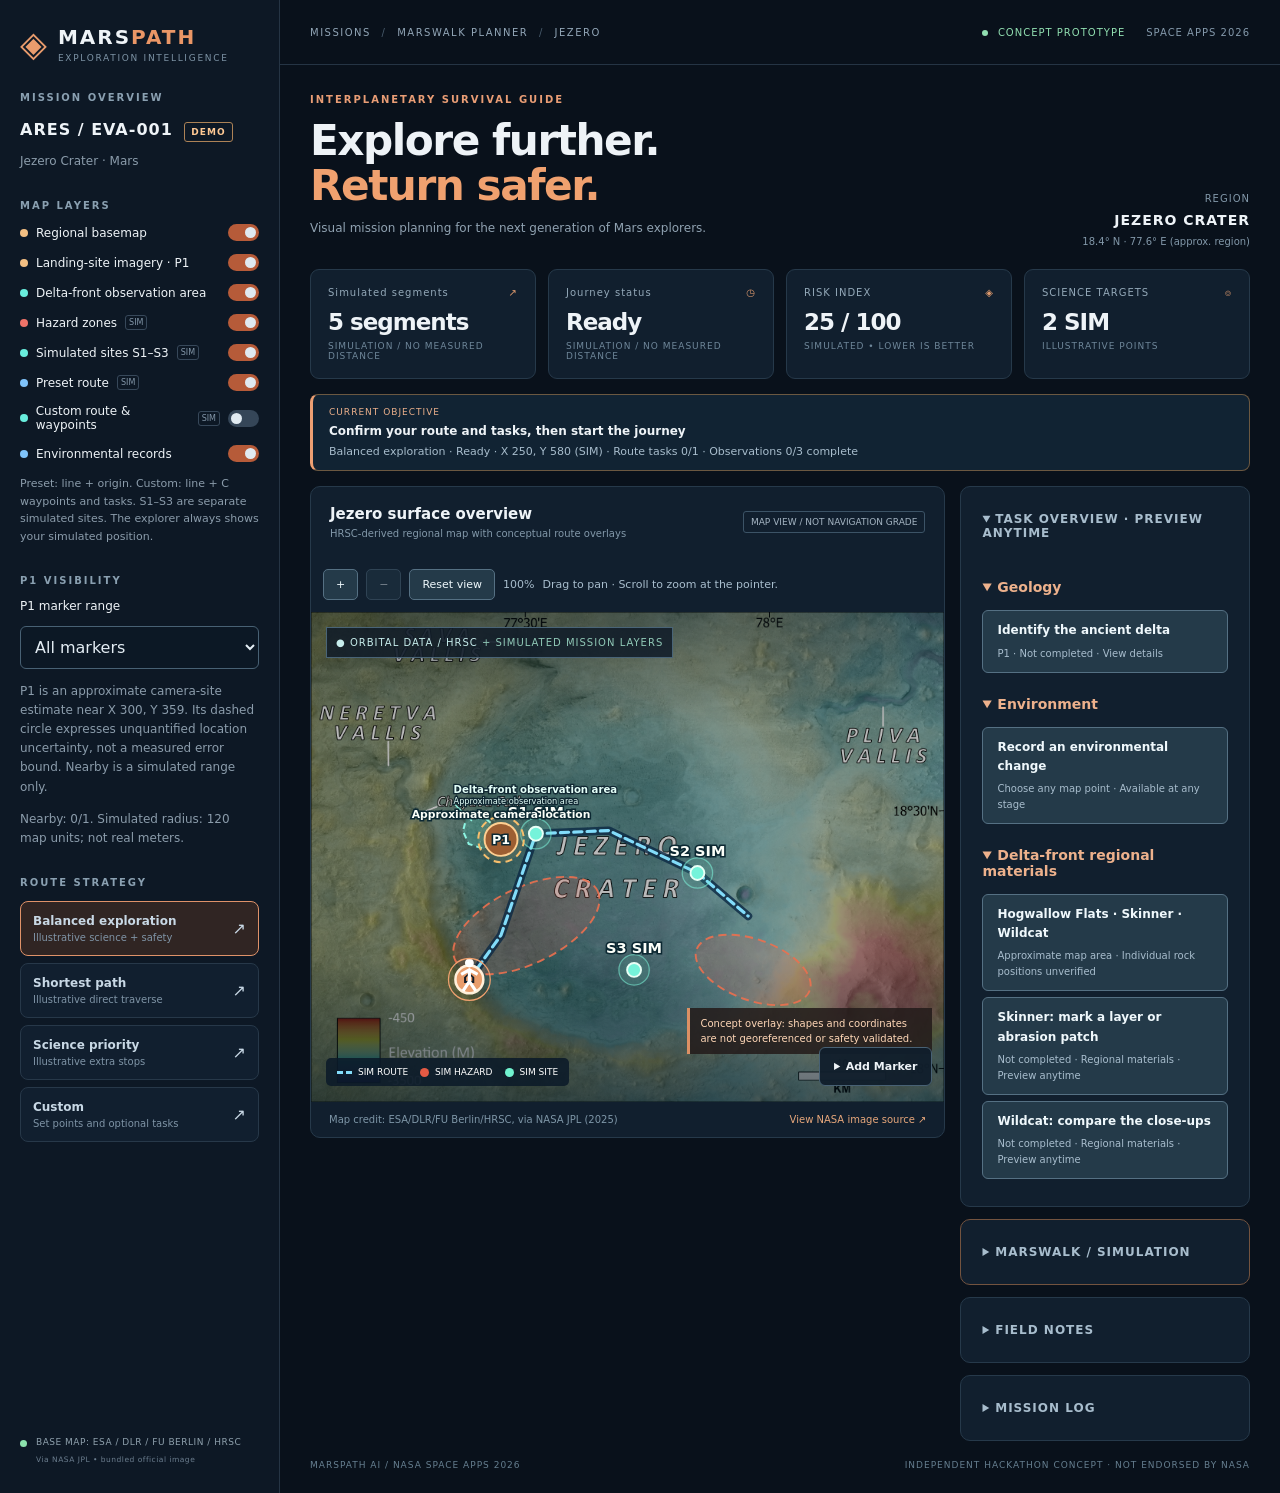
==== mission.html @ 4d2aa851 "Add Playwright tests for catalog assets, layers, and observation data - Implement tests for catalog " ====
<!DOCTYPE html>
<html lang="en">
  <head>
    <meta charset="UTF-8" />
    <meta name="viewport" content="width=device-width, initial-scale=1.0" />
    <meta name="theme-color" content="#0a111c" />
    <title>MarsPath AI | Marswalk Mission</title>
    <link rel="stylesheet" href="styles.css" />
    <link rel="stylesheet" href="mission.css" />
  </head>
  <body>
    <div class="app">
      <aside class="sidebar">
        <div class="brand">
          <span class="brand-icon">◈</span>
          <div>
            <strong>MARS<span>PATH</span></strong
            ><small>EXPLORATION INTELLIGENCE</small>
          </div>
        </div>
        <div class="side-section">
          <span class="eyebrow">MISSION OVERVIEW</span>
          <div class="mission-id">ARES / EVA-001 <span class="tag">DEMO</span></div>
          <p class="muted">Jezero Crater · Mars</p>
        </div>
        <div class="side-section">
          <span class="eyebrow">MAP LAYERS</span>
          <label class="toggle"
            ><span><b class="dot sand"></b> Regional basemap</span
            ><input type="checkbox" id="terrain" checked /><i></i
          ></label>
          <label class="toggle"
            ><span><b class="dot sand"></b> Landing-site imagery · P1</span
            ><input id="imagery" type="checkbox" checked /><i></i
          ></label>
          <label class="toggle"
            ><span><b class="dot teal"></b> Delta-front observation area</span
            ><input id="deltaFront" type="checkbox" checked /><i></i
          ></label>
          <label class="toggle"
            ><span><b class="dot red"></b> Hazard zones <em>SIM</em></span
            ><input type="checkbox" id="hazards" checked /><i></i
          ></label>
          <label class="toggle"
            ><span><b class="dot teal"></b> Simulated sites S1–S3 <em>SIM</em></span
            ><input type="checkbox" id="science" checked /><i></i
          ></label>
          <label class="toggle"
            ><span><b class="dot blue"></b> Preset route <em>SIM</em></span
            ><input type="checkbox" id="route" checked /><i></i
          ></label>
          <label class="toggle">
            <span
              ><b class="dot teal"></b> Custom route &amp; waypoints <em>SIM</em></span
            >
            <input type="checkbox" id="customMap" /><i></i>
          </label>
          <label class="toggle">
            <span><b class="dot blue"></b> Environmental records</span>
            <input type="checkbox" id="notes" checked /><i></i>
          </label>
          <p class="muted layer-help">
            Preset: line + origin. Custom: line + C waypoints and tasks. S1–S3 are
            separate simulated sites. The explorer always shows your simulated position.
          </p>
        </div>
        <div class="side-section">
          <span class="eyebrow">P1 VISIBILITY</span
          ><label for="markerMode">P1 marker range</label
          ><select id="markerMode">
            <option value="all">All markers</option>
            <option value="near">Nearby markers · Simulated range</option>
          </select>
          <p class="muted">
            P1 is an approximate camera-site estimate near X 300, Y 359. Its dashed circle
            expresses unquantified location uncertainty, not a measured error bound.
            Nearby is a simulated range only.
          </p>
          <p id="nearbySummary" class="muted" role="status"></p>
        </div>
        <div class="side-section">
          <span class="eyebrow">ROUTE STRATEGY</span>
          <div class="route-selector">
            <button class="route-choice active" data-route="balanced">
              <span
                ><strong>Balanced exploration</strong
                ><small>Illustrative science + safety</small></span
              ><span>↗</span>
            </button>
            <button class="route-choice" data-route="shortest">
              <span
                ><strong>Shortest path</strong
                ><small>Illustrative direct traverse</small></span
              ><span>↗</span>
            </button>
            <button class="route-choice" data-route="science">
              <span
                ><strong>Science priority</strong
                ><small>Illustrative extra stops</small></span
              ><span>↗</span>
            </button>
            <button class="route-choice" data-route="custom">
              <span
                ><strong>Custom</strong><small>Set points and optional tasks</small></span
              ><span>↗</span>
            </button>
          </div>
        </div>
        <div class="sidebar-bottom">
          <div class="source-dot"></div>
          <span
            >BASE MAP: ESA / DLR / FU BERLIN / HRSC<br /><small
              >Via NASA JPL • bundled official image</small
            ></span
          >
        </div>
      </aside>
      <main class="main">
        <header class="topbar">
          <div class="breadcrumb">
            MISSIONS <span>/</span> MARSWALK PLANNER <span>/</span> JEZERO
          </div>
          <div class="topright">
            <span class="status"><span></span> CONCEPT PROTOTYPE</span
            ><span class="date">SPACE APPS 2026</span>
          </div>
        </header>
        <section class="main-content">
          <div class="hero-heading">
            <div>
              <div class="eyebrow accent">INTERPLANETARY SURVIVAL GUIDE</div>
              <h1>Explore further.<br /><em>Return safer.</em></h1>
              <p>Visual mission planning for the next generation of Mars explorers.</p>
            </div>
            <div class="coordinates">
              REGION <strong>JEZERO CRATER</strong
              ><small>18.4° N · 77.6° E (approx. region)</small>
            </div>
          </div>
          <div class="metric-grid">
            <div class="metric">
              <div class="metric-label">Simulated segments <span>↗</span></div>
              <div class="metric-value" id="distance">5 <small>segments</small></div>
              <div class="metric-foot">SIMULATION / NO MEASURED DISTANCE</div>
            </div>
            <div class="metric">
              <div class="metric-label">Journey status <span>◷</span></div>
              <div class="metric-value" id="duration">Ready</div>
              <div class="metric-foot">SIMULATION / NO MEASURED DISTANCE</div>
            </div>
            <div class="metric">
              <div class="metric-label">RISK INDEX <span>◈</span></div>
              <div class="metric-value" id="risk">25 <small>/ 100</small></div>
              <div class="metric-foot">SIMULATED • LOWER IS BETTER</div>
            </div>
            <div class="metric">
              <div class="metric-label">SCIENCE TARGETS <span>⌾</span></div>
              <div class="metric-value" id="stops">2 <small>stops</small></div>
              <div class="metric-foot">ILLUSTRATIVE POINTS</div>
            </div>
          </div>
          <div class="mission-status" aria-label="Current journey objective">
            <div>
              <small>CURRENT OBJECTIVE</small
              ><strong id="activeObjective" role="status"></strong
              ><span id="activePosition"></span>
            </div>
            <div class="actions">
              <button id="quickPause" hidden>Pause</button
              ><button id="quickReturn" hidden>Return now</button>
            </div>
          </div>
          <div class="content-grid">
            <section class="map-card">
              <div class="card-header">
                <div>
                  <div class="card-title">Jezero surface overview</div>
                  <div class="subtle">
                    HRSC-derived regional map with conceptual route overlays
                  </div>
                </div>
                <span class="small-tag">MAP VIEW / NOT NAVIGATION GRADE</span>
              </div>
              <div class="map-toolbar">
                <button id="zoomIn" aria-label="Zoom in">+</button>
                <button id="zoomOut" aria-label="Zoom out">−</button>
                <button id="resetZoom">Reset view</button>
                <span id="zoomLevel" role="status">100%</span>
                <span>Drag to pan · Scroll to zoom at the pointer.</span>
              </div>
              <div class="map-wrap" id="mapWrap">
                <details class="note-map-toolbar" id="markerTools">
                  <summary>Add Marker</summary>
                  <div class="marker-tools-body">
                    <button id="pickNotePosition" aria-pressed="false">
                      Add note marker
                    </button>
                    <button id="cancelNotePosition" disabled>Cancel adding</button>
                    <span id="mapNoteMode" role="status">Browse map</span>
                  </div>
                </details>
                <div id="mapScene" class="map-scene">
                  <img
                    class="map-image"
                    src="assets/jezero-regional.jpg"
                    alt="Official HRSC regional map of Jezero crater, ESA/DLR/FU Berlin via NASA JPL. Mission overlays are schematic and unregistered."
                  />
                  <div class="map-shade"></div>
                  <svg
                    id="mapSvg"
                    viewBox="0 0 1000 773"
                    preserveAspectRatio="none"
                    role="img"
                    aria-label="Jezero Crater map with illustrative paths and science markers"
                  >
                    <g id="regionalObservationLayer">
                      <g
                        id="deltaFrontRegion"
                        role="button"
                        tabindex="0"
                        aria-label="Delta-front observation area: approximate region, open Skinner and Wildcat materials"
                        aria-pressed="false"
                      >
                        <title>
                          Delta-front observation area — approximate visual envelope, not
                          a surveyed boundary
                        </title>
                        <polygon
                          id="deltaFrontArea"
                          points="245,326 276,326 290,339 287,361 273,374 249,366 240,346"
                        />
                        <path class="region-leader" d="M225 302 L254 330" />
                        <g id="deltaFrontLabel" transform="translate(225 286)">
                          <text>Delta-front observation area</text>
                          <text y="17" class="region-precision-label">
                            Approximate observation area
                          </text>
                        </g>
                      </g>
                    </g>
                    <g id="hazardLayer">
                      <ellipse
                        cx="340"
                        cy="495"
                        rx="125"
                        ry="60"
                        class="hazard"
                        transform="rotate(-26 340 495)"
                      />
                      <ellipse
                        cx="698"
                        cy="565"
                        rx="95"
                        ry="48"
                        class="hazard"
                        transform="rotate(20 698 565)"
                      />
                    </g>
                    <g id="routeLayer">
                      <polyline id="routeGlow" class="route-glow" points="" />
                      <polyline id="routeLine" class="route-line" points="" />
                      <g
                        id="presetHomeMarker"
                        class="home-marker"
                        transform="translate(250 580)"
                      >
                        <circle r="22" />
                        <text y="5">⌂</text>
                      </g>
                    </g>
                    <g id="customMapLayer">
                      <polyline id="customRouteGlow" class="route-glow" points="" />
                      <polyline id="customRouteLine" class="route-line" points="" />
                      <g id="customWaypointLayer"></g>
                      <g
                        id="customHomeMarker"
                        class="home-marker"
                        transform="translate(250 580)"
                      >
                        <circle r="22" />
                        <text y="5">⌂</text>
                      </g>
                    </g>
                    <g id="scienceLayer">
                      <g
                        class="marker"
                        data-name="Sedimentary outcrop"
                        data-description="Illustrative science location; not a validated sample site."
                        transform="translate(355 350)"
                      >
                        <circle r="24" class="marker-halo" />
                        <circle r="11" class="marker-core" />
                        <text y="-27">S1</text>
                      </g>
                      <g
                        class="marker"
                        data-name="Crater floor study"
                        data-description="Illustrative science location; not a validated sample site."
                        transform="translate(610 412)"
                      >
                        <circle r="24" class="marker-halo" />
                        <circle r="11" class="marker-core" />
                        <text y="-27">S2</text>
                      </g>
                      <g
                        class="marker"
                        data-name="Rock layer observation"
                        data-description="Additional simulated science stop on Science Priority route."
                        transform="translate(510 565)"
                      >
                        <circle r="24" class="marker-halo" />
                        <circle r="11" class="marker-core" />
                        <text y="-27">S3</text>
                      </g>
                    </g>
                    <g id="imageryLayer">
                      <circle
                        id="p1Uncertainty"
                        cx="300"
                        cy="359"
                        r="36"
                        fill="#f7be6c"
                        fill-opacity=".1"
                        stroke="#f7be6c"
                        stroke-width="2"
                        stroke-dasharray="7 5"
                        pointer-events="none"
                      />
                      <g
                        id="photoMarker"
                        role="button"
                        tabindex="0"
                        aria-label="P1 Perseverance landing-site imagery"
                        class="marker"
                        transform="translate(300 359)"
                      >
                        <circle r="26" fill="#9d5e32" stroke="#ffcf91" stroke-width="3" />
                        <text y="7" style="font-size: 20px">P1</text>
                        <text y="-34" style="font-size: 17px">
                          Approximate camera location
                        </text>
                      </g>
                    </g>
                    <g
                      id="walker"
                      transform="translate(250 580)"
                      aria-label="Simulated explorer"
                      pointer-events="none"
                    >
                      <circle cy="-26" r="7" fill="#fff" />
                      <path
                        d="M0 -17 L0 3 M-13 -8 L0 -15 L13 -8 M0 3 L-10 18 M0 3 L10 18"
                        fill="none"
                        stroke="#fff"
                        stroke-width="5"
                      />
                      <circle r="33" fill="none" stroke="#f0a16f" stroke-width="2" />
                    </g>
                  </svg>
                </div>
                <div class="map-toplabel">
                  ● ORBITAL DATA / HRSC <span>+ SIMULATED MISSION LAYERS</span>
                </div>
                <div class="map-legend">
                  <div id="routeLegend"><b class="legend-line"></b> SIM ROUTE</div>
                  <div id="hazardLegend"><b class="legend-red"></b> SIM HAZARD</div>
                  <div id="scienceLegend"><b class="legend-teal"></b> SIM SITE</div>
                </div>
                <div class="map-alert" id="mapAlert">
                  Concept overlay: shapes and coordinates are not georeferenced or safety
                  validated.
                </div>
                <div class="map-tooltip" id="mapTooltip" hidden></div>
              </div>
              <div class="map-footer">
                <span>Map credit: ESA/DLR/FU Berlin/HRSC, via NASA JPL (2025)</span
                ><a
                  href="https://www.jpl.nasa.gov/images/map-of-mars-jezero-crater/"
                  target="_blank"
                  rel="noreferrer"
                  >View NASA image source ↗</a
                >
              </div>
            </section>
            <aside class="right-stack" id="taskSidebar">
              <details
                class="panel task-overview sidebar-section"
                name="mission-sidebar"
                open
              >
                <summary>TASK OVERVIEW · PREVIEW ANYTIME</summary>
                <div class="panel-body">
                  <details open>
                    <summary>Geology</summary>
                    <button class="task-card" id="previewDelta">
                      <strong>Identify the ancient delta</strong
                      ><small id="deltaTaskStatus"
                        >P1 · Not completed · View details</small
                      >
                    </button>
                  </details>
                  <details open>
                    <summary>Environment</summary>
                    <button class="task-card" id="previewEnvironment">
                      <strong>Record an environmental change</strong
                      ><small id="extraTaskStatus"
                        >Choose any map point · View details</small
                      >
                    </button>
                  </details>
                  <details open>
                    <summary>Delta-front regional materials</summary>
                    <button class="task-card" id="openRegion">
                      <strong>Hogwallow Flats · Skinner · Wildcat</strong
                      ><small
                        >Approximate map area · Individual rock positions
                        unverified</small
                      >
                    </button>
                    <button class="task-card" data-observation-node="N2">
                      <strong>Skinner: mark a layer or abrasion patch</strong
                      ><small id="skinnerTaskStatus"
                        >Not completed · Preview anytime</small
                      >
                    </button>
                    <button class="task-card" data-observation-node="N3">
                      <strong>Wildcat: compare the close-ups</strong
                      ><small id="wildcatTaskStatus"
                        >Not completed · Preview anytime</small
                      >
                    </button>
                  </details>
                  <details id="customTaskGroup" open hidden>
                    <summary>Custom route tasks</summary>
                    <div id="customTaskCards"></div>
                  </details>
                </div>
              </details>
              <details class="panel mission-panel sidebar-section" name="mission-sidebar">
                <summary>MARSWALK / SIMULATION</summary>
                <div class="panel-body">
                  <h2 id="routeName"></h2>
                  <label for="missionRoute">Select route</label
                  ><select id="missionRoute">
                    <option value="balanced">Balanced exploration</option>
                    <option value="shortest">Shortest path</option>
                    <option value="science">Science priority</option>
                    <option value="custom">Custom Route</option>
                  </select>
                  <details
                    id="customRouteEditor"
                    hidden
                    open
                    aria-labelledby="customRouteHeading"
                  >
                    <summary id="customRouteHeading">Custom Route editor</summary>
                    <p class="muted">
                      Map coordinates: X, Y in schematic map units (not meters or
                      latitude/longitude). X: 0–1000, left to right. Y: 0–773, top to
                      bottom. Example: 250, 580. First point = start; last point =
                      destination; intermediate points = waypoints.
                    </p>
                    <div class="actions">
                      <button id="drawCustomRoute">Add points on map</button>
                      <button id="stopCustomDrawing" hidden>Stop placing points</button>
                    </div>
                    <p class="muted">
                      Click the map in travel order. Dragging still pans. Or enter
                      coordinates below.
                    </p>
                    <form id="waypointForm">
                      <label for="waypointName">Point name</label>
                      <input
                        id="waypointName"
                        maxlength="120"
                        placeholder="For example: Delta overlook"
                      />
                      <label for="waypointX">X (map units)</label>
                      <input
                        id="waypointX"
                        type="number"
                        min="0"
                        max="1000"
                        step="any"
                        required
                      />
                      <label for="waypointY">Y (map units)</label>
                      <input
                        id="waypointY"
                        type="number"
                        min="0"
                        max="773"
                        step="any"
                        required
                      />
                      <label class="check"
                        ><input id="waypointHasTask" type="checkbox" />Set a task at this
                        point</label
                      >
                      <label for="waypointTitle"
                        >Task title (required when task is enabled)</label
                      >
                      <input id="waypointTitle" maxlength="120" />
                      <label for="waypointDescription">Task description</label>
                      <textarea id="waypointDescription" maxlength="2000"></textarea>
                      <div class="actions">
                        <button id="saveWaypoint" type="submit">
                          Add coordinate point
                        </button>
                        <button id="cancelWaypointEdit" type="button" hidden>
                          Cancel editing
                        </button>
                      </div>
                    </form>
                    <ol id="customWaypointList"></ol>
                    <button id="confirmCustomRoute" class="primary">
                      Confirm custom route
                    </button>
                    <p id="customRouteStatus" class="muted" role="status">
                      Add at least two points.
                    </p>
                  </details>
                  <label for="mainTask">Primary task</label
                  ><select id="mainTask">
                    <option value="delta">Identify the ancient delta</option>
                  </select>
                  <label class="check"
                    ><input type="checkbox" id="extraTask" />Optional task: record an
                    environmental change</label
                  >
                  <div class="objective">
                    <small>Current objective</small
                    ><strong id="objective" role="status"></strong
                    ><span id="position"></span>
                  </div>
                  <div class="actions">
                    <button id="start" class="primary">Start journey</button
                    ><button id="pause" hidden>Pause</button
                    ><button id="return" hidden>Return now</button>
                    <button id="newJourney" class="primary" hidden>
                      Plan a new journey
                    </button>
                  </div>
                  <label class="check"
                    ><input type="checkbox" id="complete" disabled />I have completed the
                    delta observation</label
                  >
                  <p id="taskHelp" class="muted">
                    At P1, mark the feature and save your notes, then check the box to
                    complete the task.
                  </p>
                  <p id="persistStatus" class="muted" role="status">
                    Automatically saved in this browser
                  </p>
                </div>
              </details>
              <details class="panel sidebar-section" name="mission-sidebar">
                <summary>FIELD NOTES</summary>
                <div class="panel-body">
                  <p id="notePosition" class="muted" role="status">
                    Select any map point, then write and save a field note.
                  </p>
                  <label for="environment">What do you observe at this point?</label>
                  <textarea
                    id="environment"
                    maxlength="1000"
                    placeholder="For example: the simulated terrain changes from scattered rocks to a flatter surface."
                  ></textarea
                  ><button id="saveEnvironment">Save field note</button>
                  <p id="noteStatus" role="status" class="muted"></p>
                </div>
              </details>
              <details class="panel sidebar-section" name="mission-sidebar">
                <summary>MISSION LOG</summary>
                <div class="panel-body">
                  <label for="logFilter">View records</label
                  ><select id="logFilter">
                    <option value="all">All records</option>
                    <option value="outbound">Outbound records</option>
                    <option value="returning">Return records</option>
                  </select>
                  <ol id="records"></ol>
                  <button id="exportLog">Export TXT</button>
                  <p id="exportStatus" class="muted" role="status"></p>
                </div>
              </details>
            </aside>
          </div>
          <footer>
            MARSPATH AI / NASA SPACE APPS 2026
            <span>INDEPENDENT HACKATHON CONCEPT · NOT ENDORSED BY NASA</span>
          </footer>
        </section>
      </main>
    </div>
    <dialog id="photoDialog" aria-labelledby="photoTitle">
      <div class="observation-header">
        <div class="dialog-head">
          <div>
            <div class="eyebrow" id="observationNodeId"></div>
            <h2 id="photoTitle"></h2>
          </div>
          <button id="closePhoto">Close</button>
        </div>
        <nav class="observation-tabs" aria-label="Observation nodes">
          <button data-observation-node="P1">P1 | Landing site</button
          ><button data-observation-node="N2">Skinner</button
          ><button data-observation-node="N3">Wildcat</button>
        </nav>
      </div>
      <p id="observationTaskPrompt"></p>
      <label class="check layer-dialog-control"
        ><input
          id="photoLayerControl"
          type="checkbox"
          data-layer-control="imagery"
          checked
        /><span id="photoLayerControlLabel">Landing-site imagery · P1</span> (turn off to
        hide this layer and close its card)</label
      >
      <label for="observationImage">Image / instrument</label
      ><select id="observationImage"></select>
      <section
        id="beginnerHelp"
        class="beginner-help"
        hidden
        aria-label="Observation tips"
      >
        <p id="beginnerHint"></p>
        <label class="check"
          ><input
            id="showReferences"
            type="checkbox"
            aria-controls="photoReferences comparisonReferences"
          />Show reference annotations</label
        >
        <small
          >Reference: cyan dashed boxes · Your mark: yellow +. Examples only; use your own
          words.</small
        >
      </section>
      <dl class="photo-metadata" id="photoMetadata"></dl>
      <div class="photo-layout">
        <section>
          <div
            id="photoCanvas"
            tabindex="0"
            role="button"
            aria-label="Mark a feature in the observation photo"
          >
            <img id="observationPhoto" src="assets/delta.jpg" alt="" />
            <div
              id="photoReferences"
              class="reference-overlay"
              hidden
              aria-hidden="true"
            ></div>
            <span id="annotation" hidden>+<small>My observation</small></span>
          </div>
          <p id="imageCaption"></p>
          <p class="credit" id="imageCredit"></p>
          <label for="observation">Observation notes / visible difference</label
          ><textarea
            id="observation"
            maxlength="1000"
            placeholder="Write one visible observation. Drafts are saved automatically for this node and image."
          ></textarea>
          <div class="actions">
            <button id="saveDraft">Save unfinished draft</button
            ><button id="saveObservation" class="primary">Save observation</button>
          </div>
          <label class="check"
            ><input id="confirmObservation" type="checkbox" />I confirm this node's task
            is complete</label
          >
          <p id="observationStatus" role="status"></p>
          <p class="muted" id="observationTimes"></p>
        </section>
        <aside>
          <section id="landingContext">
            <h3>Official landing-site inset | PIA24483</h3>
            <a href="assets/landing-site.jpg" target="_blank" rel="noreferrer"
              ><img
                class="orbital"
                src="assets/landing-site.jpg"
                alt="NASA HiRISE map with an official yellow star identifying Octavia E. Butler Landing"
            /></a>
            <p>
              The camera was at the landing site. The observed delta remnant is about 2.3
              km west of it; camera and target are different places. The yellow star is
              the official landing-site annotation.
            </p>
            <p class="credit">
              NASA/JPL-Caltech/University of Arizona |
              <a
                href="https://www.jpl.nasa.gov/images/pia24483-welcome-to-octavia-e-butler-landing/"
                target="_blank"
                rel="noreferrer"
                >Official source</a
              >
              | Published March 5, 2021; acquisition date not established.
            </p>
            <p class="muted">
              The regional estimate (300,359) comes from approximate reading of the map
              graticule using the review's landing-site reference. The dashed circle is an
              uncertainty symbol with no verified metric accuracy. Exact camera pose and
              map registration remain unverified. The 2.3 km is the caption's
              camera-to-target distance, not a walking distance.
            </p>
          </section>
          <section id="comparisonContext" hidden>
            <h3>Compare: Skinner Ridge</h3>
            <div class="comparison-canvas">
              <img
                id="comparisonPhoto"
                src="assets/skinner-closeup.png"
                alt="Skinner Ridge WATSON close-up, Thornton Gap, with original 5 mm scale"
              />
              <div
                id="comparisonReferences"
                class="reference-overlay"
                hidden
                aria-hidden="true"
              ></div>
            </div>
            <p>
              Use the Wildcat close-up in the main panel to compare visible texture with
              this Skinner image. The original scale bars are retained; image colors alone
              do not identify minerals or life.
            </p>
            <p class="credit">
              PIA24926-left | Captured June 29, 2022 (Sol 482) | SHERLOC/WATSON |
              NASA/JPL-Caltech/MSSS |
              <a
                href="https://science.nasa.gov/resource/two-abrasion-patches-from-perseverance-at-jezero-delta/"
                target="_blank"
                rel="noreferrer"
                >Paired close-up source</a
              >
            </p>
          </section>
          <section id="regionalNodeContext" hidden>
            <h3>Delta-front regional materials</h3>
            <p>
              Skinner and Wildcat are identified targets in the same local observation
              cluster. Their absolute camera and target coordinates have not been
              established here; these cards are not proximity-triggered.
            </p>
            <button id="regionFromPhoto">Open official regional context</button>
          </section>
        </aside>
      </div>
    </dialog>
    <dialog id="regionDialog" aria-labelledby="regionTitle">
      <label class="check layer-dialog-control"
        ><input type="checkbox" data-layer-control="deltaFront" checked />Delta-front
        observation area (turn off to close)</label
      >
      <div class="dialog-head">
        <div>
          <div class="eyebrow">REGIONAL MATERIALS | APPROXIMATE OBSERVATION AREA</div>
          <h2 id="regionTitle">Hogwallow Flats | Delta-front rock observations</h2>
        </div>
        <button id="closeRegion">Close</button>
      </div>
      <p>
        Hogwallow Flats is a named area in the delta-front context. Skinner Ridge and
        Wildcat Ridge are nearby rock targets in this local observation cluster. Their
        individual positions and the exact region boundary are not registered to our
        regional map. These materials stay available through this list, independently of
        All/Nearby filtering.
      </p>
      <p id="regionPrecision" class="region-precision-note">
        The map polygon is a broad visual envelope along the delta's eastern/southeastern
        margin, northwest of the approximate landing-site marker. It was cross-checked
        against the regional HRSC image and official HiRISE views, not fitted to surveyed
        control points. Its vertices express approximate coverage only, with no quantified
        accuracy. They do not locate either individual rock, define a traversable route,
        or participate in Nearby filtering.
      </p>
      <div class="region-grid">
        <figure>
          <a href="assets/delta-front-context.jpg" target="_blank" rel="noreferrer"
            ><img
              src="assets/delta-front-context.jpg"
              alt="Official MRO HiRISE context map labels Hogwallow Flats and other delta-front locations"
          /></a>
          <figcaption>
            Orbital context, PIA24923 | MRO/HiRISE | NASA/JPL-Caltech/University of
            Arizona/USGS. Published September 15, 2022; acquisition date unresolved. The
            red star is the rover in September 2022, not P1 or a June camera pose.
            <a
              href="https://www.jpl.nasa.gov/images/pia24923-perseverance-exploring-the-front-of-the-delta/"
              target="_blank"
              rel="noreferrer"
              >Source</a
            >
          </figcaption>
        </figure>
        <figure>
          <a href="assets/delta-targets-annotated.png" target="_blank" rel="noreferrer"
            ><img
              src="assets/delta-targets-annotated.png"
              alt="Official Mastcam-Z ground panorama with Skinner Ridge labeled upper right and Wildcat Ridge lower left"
          /></a>
          <figcaption>
            Ground panorama (not an orbital map), PIA24924 Figure A | August 4, 2022 / Sol
            518 | Mastcam-Z | Enhanced color | NASA/JPL-Caltech/ASU/MSSS. The official
            labels identify both targets; the caption places them about 20 m apart, not a
            measured walking route.
            <a
              href="https://www.jpl.nasa.gov/images/pia24924-2-perseverance-sampling-locations-in-jezeros-delta/"
              target="_blank"
              rel="noreferrer"
              >Source</a
            >
          </figcaption>
        </figure>
      </div>
      <div class="region-grid">
        <button class="task-card" data-observation-node="N2">
          <strong>Skinner Ridge</strong
          ><small
            >Workspace + WATSON close-up | Mark a layer or abrasion patch</small
          ></button
        ><button class="task-card" data-observation-node="N3">
          <strong>Wildcat Ridge</strong
          ><small
            >Workspace + paired WATSON close-ups | Record one visible difference</small
          >
        </button>
      </div>
    </dialog>
    <dialog id="fieldNoteDialog" aria-labelledby="fieldNoteTitle">
      <label class="check layer-dialog-control"
        ><input type="checkbox" data-layer-control="notes" checked />Environmental records
        (turn off to close)</label
      >
      <div class="dialog-head">
        <h2 id="fieldNoteTitle">Saved field note</h2>
        <button id="closeFieldNote">Close ×</button>
      </div>
      <p id="fieldNoteMeta" class="muted"></p>
      <p id="fieldNoteContent" style="white-space: pre-wrap; overflow-wrap: anywhere"></p>
      <label for="editFieldNote">Edit observation</label>
      <textarea id="editFieldNote" maxlength="1000"></textarea>
      <div class="actions">
        <button id="updateFieldNote">Save changes</button>
        <button id="moveFieldNote">Move marker</button>
        <button id="deleteFieldNote">Delete marker</button>
      </div>
      <p id="fieldNoteFeedback" role="status"></p>
    </dialog>
    <dialog id="environmentTaskDialog" aria-labelledby="environmentTaskTitle">
      <h2 id="environmentTaskTitle">Record an environmental change</h2>
      <p>
        Choose any point on the map, describe the terrain or a visible change, and save a
        field note. Open its N marker to review, edit, move or delete it. No journey is
        required.
      </p>
      <button id="closeEnvironmentTask">Close</button>
      <button id="startEnvironmentTask">Choose a map point</button>
    </dialog>
    <dialog id="customTaskDialog" aria-labelledby="customTaskTitle">
      <label class="check layer-dialog-control"
        ><input type="checkbox" data-layer-control="customMap" checked />Custom route
        &amp; waypoints (turn off to close)</label
      >
      <div class="dialog-head">
        <h2 id="customTaskTitle">Waypoint task</h2>
        <button id="closeCustomTask">Close</button>
      </div>
      <p id="customTaskLocation" class="muted"></p>
      <p
        id="customTaskDescription"
        style="white-space: pre-wrap; overflow-wrap: anywhere"
      ></p>
      <p id="customTaskStatus" role="status"></p>
      <form id="pointEditForm">
        <label for="pointName">Point name</label>
        <input id="pointName" maxlength="120" placeholder="For example: Delta overlook" />
        <p class="muted">
          Schematic map units: X 0–1000 (left to right), Y 0–773 (top to bottom). Not
          meters or geographic coordinates.
        </p>
        <div class="coordinate-fields">
          <div>
            <label for="pointX">X (map units)</label
            ><input id="pointX" type="number" min="0" max="1000" step="any" required />
          </div>
          <div>
            <label for="pointY">Y (map units)</label
            ><input id="pointY" type="number" min="0" max="773" step="any" required />
          </div>
        </div>
        <label class="check"
          ><input id="pointHasTask" type="checkbox" />Set a task at this point</label
        >
        <label for="pointTitle">Task title (required when task is enabled)</label>
        <input id="pointTitle" maxlength="120" />
        <label for="pointDescription">Task description</label>
        <textarea id="pointDescription" maxlength="2000"></textarea>
        <p id="pointEditStatus" role="status"></p>
        <div class="actions">
          <button type="submit" class="primary">Save point</button
          ><button id="cancelPointEdit" type="button">Cancel</button>
        </div>
      </form>
      <button id="completeCustomTask" class="primary">Complete waypoint task</button>
    </dialog>
    <script src="observation-data.js"></script>
    <script src="observation-viewer.js"></script>
    <script src="mission.js"></script>
  </body>
</html>
---- styles.css ----
:root{font-family:Inter,ui-sans-serif,system-ui,-apple-system,"Segoe UI",sans-serif;color:#eef3f7;background:#09111b;font-synthesis:none}*{box-sizing:border-box}body{margin:0}button{font:inherit}.app{min-height:100vh;display:flex}.sidebar{width:280px;flex-shrink:0;padding:25px 20px;background:#0d1825;border-right:1px solid #253444;display:flex;flex-direction:column;gap:29px}.brand{display:flex;align-items:center;gap:11px}.brand-icon{font-size:35px;line-height:1;color:#e99c6d}.brand strong{font-size:20px;letter-spacing:2px}.brand strong span{color:#ea9666}.brand small{display:block;margin-top:4px;font-size:9px;color:#7e94a6;letter-spacing:1.7px}.eyebrow{font-size:10px;letter-spacing:2px;font-weight:800;color:#8aa0b1}.accent{color:#e99d75}.side-section{display:flex;flex-direction:column;gap:13px}.mission-id{font-size:16px;font-weight:800;letter-spacing:1px;margin-top:4px}.tag{font-size:9px;border:1px solid #ac8256;padding:4px 6px;color:#ffc994;border-radius:3px;margin-left:5px}.muted{color:#8b9cab;font-size:12px;line-height:1.6;margin:0}.toggle{display:flex;align-items:center;justify-content:space-between;gap:8px;font-size:12px;cursor:pointer}.toggle span{display:flex;align-items:center;gap:8px}.toggle em{font-size:8px;font-style:normal;color:#8396a8;border:1px solid #37485a;border-radius:3px;padding:2px 3px}.toggle input{position:absolute;opacity:0}.toggle i{height:17px;width:31px;border-radius:14px;background:#354658;position:relative;transition:background .2s;flex-shrink:0}.toggle i:after{content:"";position:absolute;top:3px;left:3px;width:11px;height:11px;border-radius:50%;background:#e0eaf1;transition:transform .2s}.toggle input:checked+i{background:#b65b39}.toggle input:checked+i:after{transform:translateX(14px)}.dot{width:8px;height:8px;border-radius:50%}.sand{background:#f3bf83}.red{background:#ee7369}.teal{background:#68eddd}.blue{background:#7fc3fa}.route-selector{display:flex;flex-direction:column;gap:7px}.route-choice{border:1px solid #273849;background:#111f2f;border-radius:8px;padding:12px;color:#c8d8e5;display:flex;justify-content:space-between;align-items:center;text-align:left;cursor:pointer}.route-choice strong,.route-choice small{display:block}.route-choice strong{font-size:12px}.route-choice small{font-size:10px;color:#7f94a6;margin-top:4px}.route-choice.active{border-color:#df9269;background:#302523}.sidebar-bottom{margin-top:auto;display:flex;align-items:flex-start;gap:9px;font-size:9px;color:#8fa1ad;line-height:1.9;letter-spacing:.5px}.sidebar-bottom small{color:#6c7e8f}.source-dot{background:#8ce2ad;min-width:7px;height:7px;border-radius:50%;margin-top:6px}.main{flex:1;min-width:0}.topbar{height:65px;border-bottom:1px solid #253444;display:flex;align-items:center;justify-content:space-between;padding:0 30px;gap:12px}.breadcrumb{font-size:10px;letter-spacing:1.5px;color:#92a6b7}.breadcrumb span{color:#495c6d;margin:0 6px}.topright{display:flex;gap:21px;align-items:center;font-size:10px;letter-spacing:1px;color:#8499ab}.status{color:#91dfb1}.status span{display:inline-block;height:6px;width:6px;background:#91dfb1;border-radius:50%;margin-right:6px}.main-content{padding:29px 30px 18px;max-width:1700px;margin:auto}.hero-heading{display:flex;justify-content:space-between;align-items:flex-end;gap:20px;margin-bottom:22px}.hero-heading h1{font-size:clamp(31px,3.3vw,48px);line-height:1.07;letter-spacing:-1.5px;margin:13px 0}.hero-heading h1 em{font-style:normal;color:#f0a16f}.hero-heading p{font-size:12px;color:#90a2b1}.coordinates{text-align:right;font-size:10px;color:#8298a9;letter-spacing:1px}.coordinates strong,.coordinates small{display:block;margin-top:8px}.coordinates strong{font-size:14px;color:#eef3f7}.coordinates small{font-size:10px;letter-spacing:0}.metric-grid{display:grid;grid-template-columns:repeat(4,minmax(0,1fr));gap:12px;margin-bottom:15px}.metric{padding:17px;background:#111f2e;border:1px solid #26394a;border-radius:9px}.metric-label{color:#93a8b8;font-size:10px;letter-spacing:1px;display:flex;justify-content:space-between}.metric-label span{color:#df9a6d}.metric-value{font-size:27px;font-weight:750;margin:11px 0 6px;letter-spacing:-1px}.metric-value small{font-size:14px;color:#96a6b6;font-weight:400}.metric-foot{font-size:9px;color:#6f879a;letter-spacing:1px}.content-grid{display:grid;grid-template-columns:minmax(0,1.8fr) minmax(265px,.82fr);gap:15px;align-items:stretch}.map-card,.panel{background:#111f2e;border:1px solid #26394a;border-radius:10px;overflow:hidden}.card-header{display:flex;align-items:center;justify-content:space-between;padding:18px 19px;gap:10px}.card-title{font-size:15px;font-weight:700}.subtle{color:#8298a9;font-size:10px;margin-top:5px}.small-tag{font-size:9px;color:#a5b5c3;border:1px solid #3c5366;border-radius:3px;padding:5px 7px;white-space:nowrap}.map-wrap{width:100%;aspect-ratio:1000/773;position:relative;overflow:hidden;background:#4c675b}.map-image{position:absolute;inset:0;background-image:url('https://d2pn8kiwq2w21t.cloudfront.net/original_images/Katie_1_-_DLR_Jezero_hi_v2.jpg');background-size:100% 100%;background-position:center;filter:saturate(.76) brightness(.73)}.map-shade{position:absolute;inset:0;background:linear-gradient(180deg,rgba(0,16,27,.33),transparent 23%,transparent 70%,rgba(0,20,32,.50));pointer-events:none}#mapSvg{position:absolute;inset:0;width:100%;height:100%;overflow:visible}.hazard{fill:#e55a44;fill-opacity:.18;stroke:#ec704f;stroke-opacity:.9;stroke-width:3;stroke-dasharray:13 8}.route-glow{fill:none;stroke:#0a2844;stroke-width:13;opacity:.8;stroke-linejoin:round;stroke-linecap:round}.route-line{fill:none;stroke:#82dcfa;stroke-width:5;stroke-dasharray:13 8;stroke-linejoin:round;stroke-linecap:round}.marker{cursor:pointer}.marker-halo{fill:#71f3cf;fill-opacity:.13;stroke:#7ef5db;stroke-opacity:.55;stroke-width:2}.marker-core{fill:#75f3da;stroke:#e8fff6;stroke-width:3}.marker text{fill:#fcfff9;font-weight:800;font-size:23px;text-anchor:middle;paint-order:stroke;stroke:#0c2832;stroke-width:5}.home-marker circle{fill:#e89d6c;stroke:#fff0db;stroke-width:4}.home-marker text{font-size:28px;font-weight:bold;fill:#111c27;text-anchor:middle}.map-toplabel{position:absolute;top:15px;left:15px;font-size:10px;letter-spacing:1px;background:#101b28db;border:1px solid #496477;padding:9px;color:#c7edec}.map-toplabel span{color:#90c9b7}.map-legend{position:absolute;bottom:16px;left:15px;display:flex;gap:12px;flex-wrap:wrap;font-size:9px;color:white;background:#0b1a29de;padding:9px 11px;border-radius:5px}.map-legend div{display:flex;align-items:center;gap:6px}.legend-line{width:15px;border-top:3px dashed #82dcfa}.legend-red,.legend-teal{height:9px;width:9px;border-radius:50%;background:#e45a44}.legend-teal{background:#71f3cf}.map-alert{position:absolute;right:12px;bottom:13px;max-width:245px;background:#241c1bdf;border-left:3px solid #dc9064;color:#ffd7b7;padding:8px 10px;font-size:10px;line-height:1.5}.map-tooltip{position:absolute;top:55px;right:12px;background:#0d1b29f5;border:1px solid #78e9da;padding:11px;max-width:190px;font-size:11px;line-height:1.6;z-index:3}.map-tooltip strong{display:block;color:#83eed7}.map-footer{display:flex;align-items:center;justify-content:space-between;gap:8px;padding:12px 18px;font-size:10px;color:#7e96a7}.map-footer a{color:#e7a77b;text-decoration:none;white-space:nowrap}.right-stack{display:flex;flex-direction:column;gap:12px}.panel{padding:21px}.panel h2{font-size:19px;margin:11px 0;line-height:1.25}.panel .muted{margin-bottom:15px}.progress-title{display:flex;justify-content:space-between;margin:14px 0 8px;font-size:11px;color:#b0c1ce}.progress-title strong{color:#e3eef4}.progress{background:#263746;height:6px;border-radius:5px;overflow:hidden}.progress>div{height:100%;background:#5dd5c7;border-radius:5px;transition:width .25s}.progress.orange>div{background:#ec956b}.panel-notice{margin-top:17px;padding:11px;background:#352923;border:1px solid #5d4133;color:#f7c9a8;font-size:10px;line-height:1.5;border-radius:5px}.waypoint{display:flex;align-items:center;gap:10px;border-top:1px solid #2b3c4b;padding:13px 0}.waypoint:first-of-type{margin-top:12px}.wp-number{height:28px;width:28px;border:1px solid #3d5668;display:grid;place-items:center;border-radius:50%;font-size:10px;color:#e0ad8c}.waypoint strong{display:block;font-size:11px}.waypoint small{display:block;font-size:10px;color:#879eae;margin-top:3px}.panel.source{flex:1;background:linear-gradient(120deg,#1f302f,#13242d)}.source h2{color:#a9ecd2}.source p{font-size:11px;color:#a6b9c1;line-height:1.7}footer{padding:19px 0 5px;display:flex;justify-content:space-between;gap:8px;color:#667f90;font-size:9px;letter-spacing:1px}@media(max-width:1150px){.sidebar{width:235px}.main-content{padding:25px 20px}.content-grid{grid-template-columns:1fr}.right-stack{display:grid;grid-template-columns:repeat(3,1fr)}.map-alert{display:none}}@media(max-width:800px){.app{display:block}.sidebar{width:auto;padding:15px;gap:15px}.brand{margin-bottom:0}.side-section{gap:8px}.side-section:nth-of-type(2),.sidebar-bottom{display:none}.route-selector{flex-direction:row;overflow-x:auto}.route-choice{min-width:160px}.topbar{padding:0 15px}.date,.coordinates,.small-tag{display:none}.main-content{padding:20px 14px}.metric-grid{grid-template-columns:repeat(2,1fr)}.right-stack{grid-template-columns:1fr}.map-footer{flex-wrap:wrap}.map-legend{font-size:8px}.hero-heading h1{font-size:32px}}
---- mission.css ----
select,
textarea {
  width: 100%;
  font: inherit;
  color: #e4edf4;
  background: #0c1825;
  border: 1px solid #486174;
  border-radius: 6px;
  padding: 10px;
}
label {
  font-size: 12px;
}
button {
  cursor: pointer;
}
button:disabled {
  cursor: default;
  opacity: 0.45;
}
select:disabled {
  opacity: 0.65;
}
.panel label:not(.check) {
  display: block;
  margin: 13px 0 7px;
}
.check {
  display: flex;
  gap: 9px;
  align-items: center;
  line-height: 1.7;
  margin: 16px 0;
}
.check input {
  accent-color: #ed9a6a;
  flex-shrink: 0;
}
textarea {
  min-height: 84px;
  resize: vertical;
  line-height: 1.6;
}
.panel button,
dialog button {
  background: #243a49;
  color: #eff8fc;
  border: 1px solid #557083;
  border-radius: 6px;
  padding: 10px 14px;
  font: inherit;
  font-size: 12px;
}
.panel button.primary,
dialog button.primary {
  background: #ed9f72;
  color: #18202a;
  border-color: #ed9f72;
  font-weight: bold;
}
.objective {
  border-left: 3px solid #ed9f72;
  background: #192d3a;
  margin: 18px 0;
  padding: 13px;
}
.objective strong,
.objective span {
  display: block;
  margin-top: 9px;
}
.objective strong {
  font-size: 14px;
  line-height: 1.7;
}
.objective small,
.objective span {
  font-size: 11px;
  color: #a8bdcd;
}
.actions {
  display: flex;
  gap: 8px;
  flex-wrap: wrap;
}
.panel button + p {
  margin-top: 10px;
}
.mission-panel {
  border-color: #73533f;
}
.right-stack {
  align-self: start;
}
#records {
  padding-left: 18px;
  max-height: 340px;
  overflow: auto;
  font-size: 12px;
}
#records li {
  padding: 10px 0;
  border-bottom: 1px solid #314454;
  overflow-wrap: anywhere;
}
#records small {
  color: #93aabc;
  font-size: 10px;
}
#records p {
  white-space: pre-wrap;
  line-height: 1.6;
}
dialog {
  width: min(1160px, 95vw);
  max-height: 94vh;
  overflow: auto;
  color: #edf4f8;
  background: #101e2c;
  border: 1px solid #536d80;
  border-radius: 12px;
  padding: 24px;
}
dialog::backdrop {
  background: #020810d9;
}
.dialog-head {
  display: flex;
  align-items: start;
  justify-content: space-between;
  gap: 16px;
}
.dialog-head h2 {
  margin: 8px 0;
  font-size: 22px;
}
dialog p {
  font-size: 13px;
  line-height: 1.7;
}
.photo-layout {
  display: grid;
  grid-template-columns: 1.7fr 1fr;
  gap: 24px;
  margin-top: 18px;
}
.photo-layout img {
  width: 100%;
  display: block;
}
.photo-layout aside {
  border-left: 1px solid #324657;
  padding-left: 20px;
}
.photo-layout h3 {
  margin-top: 0;
  font-size: 15px;
}
#photoCanvas {
  position: relative;
  cursor: crosshair;
  line-height: 0;
}
#annotation {
  position: absolute;
  transform: translate(-50%, -50%);
  color: #fff500;
  text-shadow: 0 1px 4px #000;
  font-size: 34px;
  pointer-events: none;
  line-height: 1;
}
#annotation small {
  display: block;
  font-size: 12px;
  white-space: nowrap;
  background: #102334c9;
  padding: 3px;
}
.beginner-help {
  background: #142e39;
  border-left: 3px solid #75e3ed;
  padding: 10px 14px;
  margin: 12px 0;
  line-height: 1.6;
}
.beginner-help p {
  margin: 0;
}
.beginner-help small {
  color: #b6ced7;
}
.comparison-canvas {
  position: relative;
  line-height: 0;
}
#observationPhoto {
  display: block;
}
.reference-overlay {
  position: absolute;
  inset: 0;
  pointer-events: none;
  line-height: 1;
}
.reference-box {
  position: absolute;
  box-sizing: border-box;
  border: 2px dashed #79f0ff;
  border-radius: 7px;
  background: #45d8ee0c;
}
.reference-box > span {
  position: absolute;
  left: 0;
  bottom: 100%;
  background: #082c39ed;
  color: #b7f8ff;
  padding: 4px 5px;
  font:
    11px/1.3 system-ui,
    sans-serif;
  white-space: nowrap;
}
.credit {
  font-size: 10px;
  color: #91a9bb;
}
a {
  color: #efad83;
}
dialog label {
  display: block;
  margin: 12px 0 7px;
}
dialog button {
  margin-top: 8px;
}
dialog .muted {
  line-height: 1.7;
}
:focus-visible {
  outline: 3px solid #85e5e5;
  outline-offset: 3px;
}
.toggle input:focus-visible + i {
  outline: 3px solid #85e5e5;
}
.map-card {
  align-self: start;
}
.map-alert {
  bottom: 48px;
}
.map-toplabel {
  pointer-events: none;
}
.metric-value {
  font-size: 23px;
}
[hidden] {
  display: none !important;
}
@media (max-width: 1150px) {
  .right-stack {
    display: flex;
  }
  .photo-layout {
    grid-template-columns: 1.4fr 1fr;
  }
}
@media (max-width: 700px) {
  .photo-layout {
    grid-template-columns: 1fr;
  }
  .photo-layout aside {
    border-left: 0;
    padding-left: 0;
    border-top: 1px solid #324657;
    padding-top: 15px;
  }
  dialog {
    padding: 16px;
  }
  .dialog-head h2 {
    font-size: 17px;
  }
  .map-toplabel {
    font-size: 8px;
  }
  .sidebar .side-section {
    display: flex;
  }
}

.picking-note {
  cursor: crosshair;
}
#fieldNoteDialog {
  width: min(600px, 95vw);
}

.map-wrap {
  overflow: auto;
}
.map-scene {
  position: absolute;
  inset: 0 auto auto 0;
  width: 100%;
  height: 100%;
}
.map-toolbar {
  display: flex;
  flex-wrap: wrap;
  gap: 8px;
  align-items: center;
  padding: 12px;
  font-size: 11px;
  color: #a8bdcd;
}
.map-toolbar button {
  padding: 8px 12px;
  border: 1px solid #557083;
  border-radius: 5px;
  background: #243a49;
  color: #eff8fc;
}

.task-overview details {
  margin-top: 14px;
}
.task-overview summary {
  cursor: pointer;
  font-weight: bold;
  font-size: 14px;
  color: #edb18c;
  padding: 9px 0;
}
.task-card {
  display: block;
  width: 100%;
  text-align: left;
  margin: 6px 0;
}
.task-card strong,
.task-card small {
  display: block;
  line-height: 1.6;
}
.task-card small {
  color: #a8bdcd;
  margin-top: 5px;
}
.map-legend,
.map-alert {
  pointer-events: none;
}
.map-wrap {
  overflow: hidden;
  touch-action: none;
}
.map-scene {
  user-select: none;
  cursor: grab;
}
.dragging-map .map-scene {
  cursor: grabbing;
}
.picking-note .map-scene {
  cursor: crosshair;
}
.sidebar-section > summary {
  cursor: pointer;
  color: #a8bdcd;
  font-size: 12px;
  font-weight: bold;
  letter-spacing: 1px;
  padding: 4px 0;
}
.sidebar-section > .panel-body {
  padding-top: 12px;
}
.sidebar-section:not([open]) {
  padding-bottom: 21px;
}
.task-overview > summary {
  margin-top: 0;
}
.note-map-toolbar {
  position: absolute;
  z-index: 5;
  top: 60px;
  right: 12px;
  display: flex;
  flex-wrap: wrap;
  gap: 6px;
  max-width: calc(100% - 24px);
  padding: 8px;
  border: 1px solid #486174;
  border-radius: 6px;
  background: #101e2cf2;
  font-size: 11px;
}
.note-map-toolbar button {
  padding: 8px 10px;
  border: 1px solid #557083;
  border-radius: 5px;
  background: #243a49;
  color: #eff8fc;
}
.note-map-toolbar button[aria-pressed='true'] {
  background: #ed9f72;
  color: #18202a;
}
.note-map-toolbar span {
  flex-basis: 100%;
  color: #b9d0dc;
}
.note-map-toolbar {
  top: auto;
  bottom: 16px;
  right: 12px;
  display: block;
  max-width: min(290px, calc(100% - 24px));
}
.note-map-toolbar > summary {
  cursor: pointer;
  padding: 4px 6px;
  font-weight: bold;
}
.marker-tools-body {
  display: flex;
  flex-wrap: wrap;
  gap: 6px;
  padding-top: 8px;
}
.marker-tools-body > span {
  flex-basis: 100%;
}
.drawing-custom .map-scene {
  cursor: crosshair;
}
#customRouteEditor {
  margin: 16px 0;
  padding-top: 10px;
  border-top: 1px solid #486174;
}
#customRouteEditor input:not([type='checkbox']) {
  width: 100%;
  background: #0c1825;
  color: #e4edf4;
  border: 1px solid #486174;
  border-radius: 5px;
  padding: 9px;
  font: inherit;
}
#customWaypointList {
  padding-left: 20px;
  max-height: 340px;
  overflow: auto;
}
#customWaypointList li {
  border-bottom: 1px solid #324657;
  padding: 8px 0;
  overflow-wrap: anywhere;
}
#customWaypointList button {
  margin: 3px;
  padding: 6px 8px;
}
#customTaskDialog {
  max-width: 640px;
}
.home-marker {
  pointer-events: none;
}
#customRouteEditor > summary {
  cursor: pointer;
  color: #edb18c;
  padding: 10px 0;
  font-weight: bold;
}
#customTaskDialog {
  max-width: 560px;
}
#pointEditForm input:not([type='checkbox']) {
  width: 100%;
  padding: 9px;
  background: #0c1825;
  color: #e4edf4;
  border: 1px solid #486174;
  border-radius: 5px;
  font: inherit;
}
.coordinate-fields {
  display: grid;
  grid-template-columns: 1fr 1fr;
  gap: 12px;
}
#pointEditForm .muted {
  margin: 8px 0;
}
/* The official image is bundled so the map also loads without a network connection. */
.map-image {
  background-image: none;
  width: 100%;
  height: 100%;
  object-fit: fill;
  pointer-events: none;
}
.mission-status {
  position: sticky;
  top: 0;
  z-index: 9;
  display: flex;
  align-items: center;
  justify-content: space-between;
  gap: 12px;
  padding: 12px 16px;
  margin: 0 0 15px;
  background: #122535f5;
  border: 1px solid #6b5841;
  border-left: 3px solid #ed9f72;
  border-radius: 8px;
  font-size: 12px;
}
.mission-status small,
.mission-status strong,
.mission-status span {
  display: block;
}
.mission-status small {
  color: #edb18c;
  font-size: 9px;
  letter-spacing: 1px;
}
.mission-status strong {
  margin: 5px 0;
  line-height: 1.5;
}
.mission-status span {
  color: #a8bdcd;
  font-size: 11px;
}
.mission-status button {
  padding: 8px 10px;
  border: 1px solid #557083;
  border-radius: 5px;
  background: #243a49;
  color: #eff8fc;
  white-space: nowrap;
}
.photo-metadata {
  font-size: 12px;
  line-height: 1.6;
}
.photo-metadata > div {
  display: grid;
  grid-template-columns: 130px 1fr;
  gap: 10px;
  margin: 6px 0;
}
.photo-metadata dt {
  color: #a8bdcd;
}
.photo-metadata dd {
  margin: 0;
}
@media (max-width: 700px) {
  .mission-status {
    flex-wrap: wrap;
  }
}
#mapWrap,
#customRouteEditor,
.sidebar-section > summary {
  scroll-margin-top: 120px;
}
@media (max-width: 700px) {
  #mapWrap,
  #customRouteEditor,
  .sidebar-section > summary {
    scroll-margin-top: 190px;
  }
}
.observation-tabs {
  display: flex;
  gap: 7px;
  flex-wrap: wrap;
  margin: 14px 0;
}
.observation-tabs .active {
  border-color: #f0ad7a;
  background: #49382b;
}
.region-grid {
  display: grid;
  grid-template-columns: 1fr 1fr;
  gap: 18px;
}
.region-grid figure {
  margin: 0;
}
.region-grid img,
#comparisonPhoto {
  width: 100%;
  height: auto;
  display: block;
}
.region-grid figcaption {
  font-size: 11px;
  color: #a8bdcd;
  line-height: 1.7;
  margin: 10px 0;
}
#photoCanvas img {
  width: 100%;
  height: auto;
}
#observationTimes {
  font-size: 11px;
  line-height: 1.7;
}
#p1Uncertainty {
  vector-effect: non-scaling-stroke;
}
@media (max-width: 700px) {
  .region-grid {
    grid-template-columns: 1fr;
  }
}
.photo-layout.comparing {
  grid-template-columns: 1fr 1fr;
}
@media (max-width: 700px) {
  .photo-layout.comparing {
    grid-template-columns: 1fr;
  }
}
.observation-header {
  position: sticky;
  top: 0;
  z-index: 6;
  background: #101e2c;
  padding-bottom: 4px;
}
.photo-layout.comparing > aside {
  padding-left: 0;
  border-left: 0;
}
#deltaFrontRegion {
  cursor: pointer;
  outline: none;
}
.selected-location .marker-core,
.selected-location .marker-glyph > circle:first-child {
  stroke: #ffe5ad;
  stroke-width: 5;
  filter: drop-shadow(0 0 5px #ffca75);
}
.layer-dialog-control {
  padding: 8px 10px;
  background: #18323f;
  border: 1px solid #486775;
  font-size: 12px;
}
.layer-help {
  font-size: 11px;
  line-height: 1.6;
}
.map-legend > [hidden] {
  display: none;
}
#photoMarker text {
  pointer-events: none;
}
#deltaFrontArea {
  fill: #55d9c8;
  fill-opacity: 0.24;
  stroke: #8cf4e2;
  stroke-width: 2;
  stroke-dasharray: 6 4;
  vector-effect: non-scaling-stroke;
}
#deltaFrontRegion:hover #deltaFrontArea,
#deltaFrontRegion:focus-visible #deltaFrontArea {
  fill-opacity: 0.42;
  stroke: #f8f0ae;
}
#deltaFrontRegion.selected-region #deltaFrontArea {
  fill: #ffca75;
  fill-opacity: 0.46;
  stroke: #ffe5ad;
  stroke-width: 3;
}
.region-leader {
  fill: none;
  stroke: #8cf4e2;
  stroke-width: 1.5;
  vector-effect: non-scaling-stroke;
}
#deltaFrontLabel text {
  fill: #e4fff8;
  font-size: 16px;
  font-weight: bold;
  paint-order: stroke;
  stroke: #102732;
  stroke-width: 4;
}
#deltaFrontLabel .region-precision-label {
  font-size: 13px;
  font-weight: normal;
}
.region-precision-note {
  padding: 10px 12px;
  background: #19303a;
  border-left: 3px solid #6de6d1;
  font-size: 12px;
  line-height: 1.7;
}
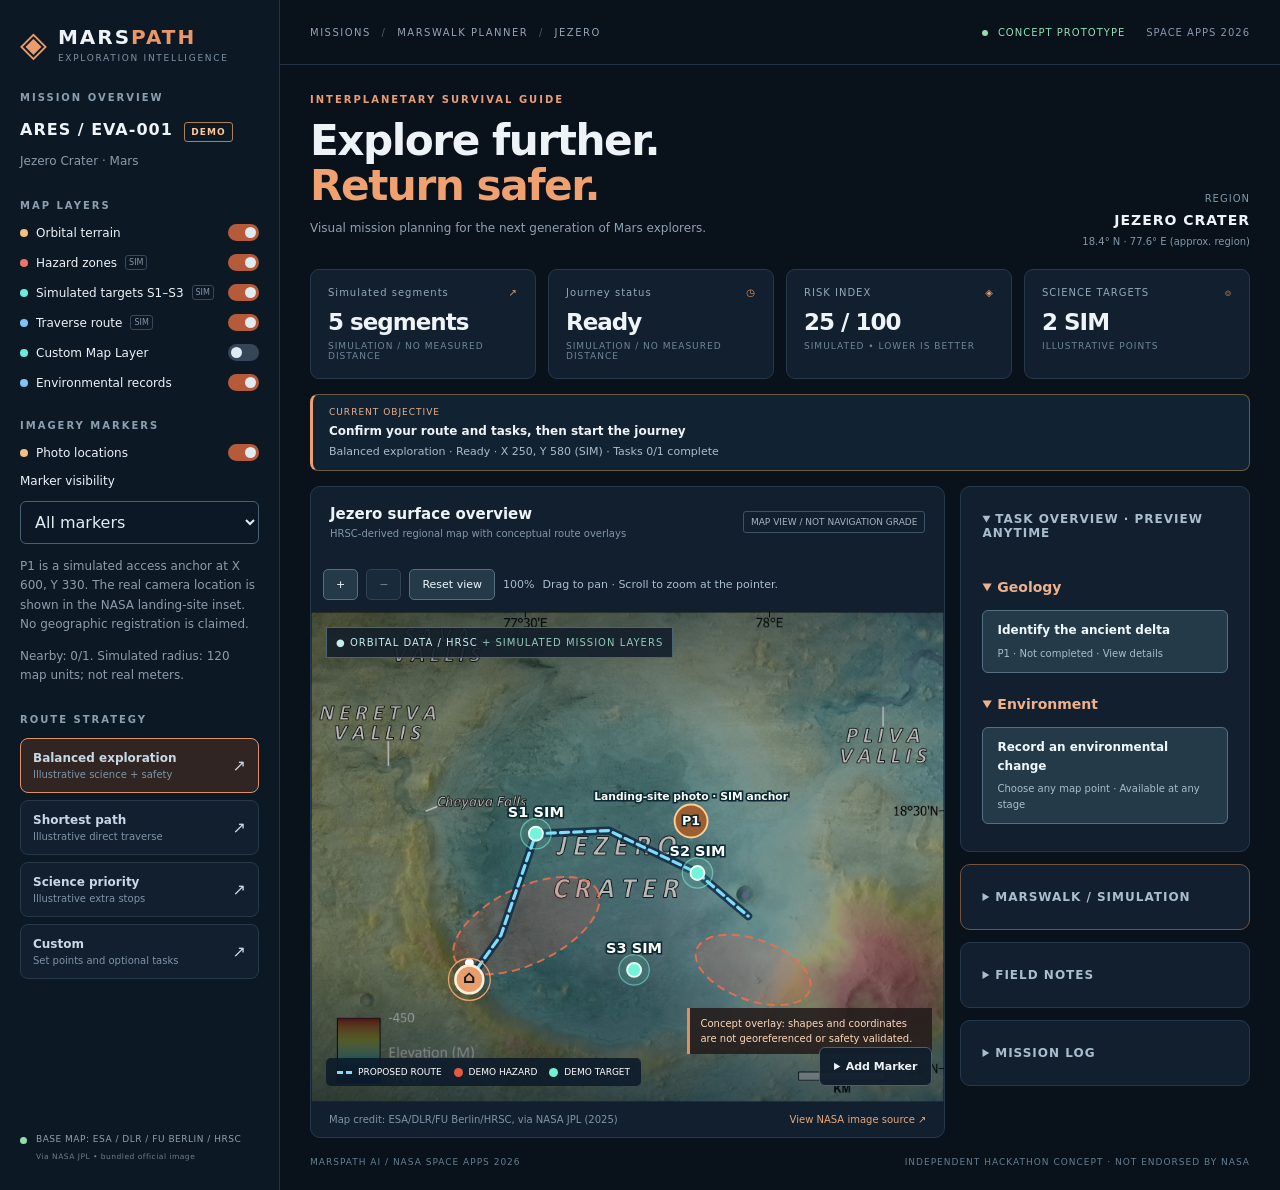
==== commit c6e6c406: "Merge pull request #1 from AngusWorkRecord/feature/marswalk-map-experience Add Marswalk mission plan" ====
--- a/mission.html
+++ b/mission.html
@@ -26,55 +26,43 @@
         <div class="side-section">
           <span class="eyebrow">MAP LAYERS</span>
           <label class="toggle"
-            ><span><b class="dot sand"></b> Regional basemap</span
+            ><span><b class="dot sand"></b> Orbital terrain</span
             ><input type="checkbox" id="terrain" checked /><i></i
-          ></label>
-          <label class="toggle"
-            ><span><b class="dot sand"></b> Landing-site imagery · P1</span
-            ><input id="imagery" type="checkbox" checked /><i></i
-          ></label>
-          <label class="toggle"
-            ><span><b class="dot teal"></b> Delta-front observation area</span
-            ><input id="deltaFront" type="checkbox" checked /><i></i
           ></label>
           <label class="toggle"
             ><span><b class="dot red"></b> Hazard zones <em>SIM</em></span
             ><input type="checkbox" id="hazards" checked /><i></i
           ></label>
           <label class="toggle"
-            ><span><b class="dot teal"></b> Simulated sites S1–S3 <em>SIM</em></span
+            ><span><b class="dot teal"></b> Simulated targets S1–S3 <em>SIM</em></span
             ><input type="checkbox" id="science" checked /><i></i
           ></label>
           <label class="toggle"
-            ><span><b class="dot blue"></b> Preset route <em>SIM</em></span
+            ><span><b class="dot blue"></b> Traverse route <em>SIM</em></span
             ><input type="checkbox" id="route" checked /><i></i
           ></label>
           <label class="toggle">
-            <span
-              ><b class="dot teal"></b> Custom route &amp; waypoints <em>SIM</em></span
-            >
+            <span><b class="dot teal"></b> Custom Map Layer</span>
             <input type="checkbox" id="customMap" /><i></i>
           </label>
           <label class="toggle">
             <span><b class="dot blue"></b> Environmental records</span>
             <input type="checkbox" id="notes" checked /><i></i>
           </label>
-          <p class="muted layer-help">
-            Preset: line + origin. Custom: line + C waypoints and tasks. S1–S3 are
-            separate simulated sites. The explorer always shows your simulated position.
-          </p>
         </div>
         <div class="side-section">
-          <span class="eyebrow">P1 VISIBILITY</span
-          ><label for="markerMode">P1 marker range</label
+          <span class="eyebrow">IMAGERY MARKERS</span
+          ><label class="toggle"
+            ><span><b class="dot sand"></b>Photo locations</span
+            ><input id="imagery" type="checkbox" checked /><i></i></label
+          ><label for="markerMode">Marker visibility</label
           ><select id="markerMode">
             <option value="all">All markers</option>
             <option value="near">Nearby markers · Simulated range</option>
           </select>
           <p class="muted">
-            P1 is an approximate camera-site estimate near X 300, Y 359. Its dashed circle
-            expresses unquantified location uncertainty, not a measured error bound.
-            Nearby is a simulated range only.
+            P1 is a simulated access anchor at X 600, Y 330. The real camera location is
+            shown in the NASA landing-site inset. No geographic registration is claimed.
           </p>
           <p id="nearbySummary" class="muted" role="status"></p>
         </div>
@@ -213,31 +201,6 @@
                     role="img"
                     aria-label="Jezero Crater map with illustrative paths and science markers"
                   >
-                    <g id="regionalObservationLayer">
-                      <g
-                        id="deltaFrontRegion"
-                        role="button"
-                        tabindex="0"
-                        aria-label="Delta-front observation area: approximate region, open Skinner and Wildcat materials"
-                        aria-pressed="false"
-                      >
-                        <title>
-                          Delta-front observation area — approximate visual envelope, not
-                          a surveyed boundary
-                        </title>
-                        <polygon
-                          id="deltaFrontArea"
-                          points="245,326 276,326 290,339 287,361 273,374 249,366 240,346"
-                        />
-                        <path class="region-leader" d="M225 302 L254 330" />
-                        <g id="deltaFrontLabel" transform="translate(225 286)">
-                          <text>Delta-front observation area</text>
-                          <text y="17" class="region-precision-label">
-                            Approximate observation area
-                          </text>
-                        </g>
-                      </g>
-                    </g>
                     <g id="hazardLayer">
                       <ellipse
                         cx="340"
@@ -259,27 +222,11 @@
                     <g id="routeLayer">
                       <polyline id="routeGlow" class="route-glow" points="" />
                       <polyline id="routeLine" class="route-line" points="" />
-                      <g
-                        id="presetHomeMarker"
-                        class="home-marker"
-                        transform="translate(250 580)"
-                      >
-                        <circle r="22" />
-                        <text y="5">⌂</text>
-                      </g>
                     </g>
                     <g id="customMapLayer">
                       <polyline id="customRouteGlow" class="route-glow" points="" />
                       <polyline id="customRouteLine" class="route-line" points="" />
                       <g id="customWaypointLayer"></g>
-                      <g
-                        id="customHomeMarker"
-                        class="home-marker"
-                        transform="translate(250 580)"
-                      >
-                        <circle r="22" />
-                        <text y="5">⌂</text>
-                      </g>
                     </g>
                     <g id="scienceLayer">
                       <g
@@ -314,30 +261,18 @@
                       </g>
                     </g>
                     <g id="imageryLayer">
-                      <circle
-                        id="p1Uncertainty"
-                        cx="300"
-                        cy="359"
-                        r="36"
-                        fill="#f7be6c"
-                        fill-opacity=".1"
-                        stroke="#f7be6c"
-                        stroke-width="2"
-                        stroke-dasharray="7 5"
-                        pointer-events="none"
-                      />
                       <g
                         id="photoMarker"
                         role="button"
                         tabindex="0"
                         aria-label="P1 Perseverance landing-site imagery"
                         class="marker"
-                        transform="translate(300 359)"
+                        transform="translate(600 330)"
                       >
                         <circle r="26" fill="#9d5e32" stroke="#ffcf91" stroke-width="3" />
                         <text y="7" style="font-size: 20px">P1</text>
                         <text y="-34" style="font-size: 17px">
-                          Approximate camera location
+                          Landing-site photo · SIM anchor
                         </text>
                       </g>
                     </g>
@@ -356,15 +291,19 @@
                       />
                       <circle r="33" fill="none" stroke="#f0a16f" stroke-width="2" />
                     </g>
+                    <g class="home-marker" transform="translate(250 580)">
+                      <circle r="22" />
+                      <text y="5">⌂</text>
+                    </g>
                   </svg>
                 </div>
                 <div class="map-toplabel">
                   ● ORBITAL DATA / HRSC <span>+ SIMULATED MISSION LAYERS</span>
                 </div>
                 <div class="map-legend">
-                  <div id="routeLegend"><b class="legend-line"></b> SIM ROUTE</div>
-                  <div id="hazardLegend"><b class="legend-red"></b> SIM HAZARD</div>
-                  <div id="scienceLegend"><b class="legend-teal"></b> SIM SITE</div>
+                  <div><b class="legend-line"></b> PROPOSED ROUTE</div>
+                  <div><b class="legend-red"></b> DEMO HAZARD</div>
+                  <div><b class="legend-teal"></b> DEMO TARGET</div>
                 </div>
                 <div class="map-alert" id="mapAlert">
                   Concept overlay: shapes and coordinates are not georeferenced or safety
@@ -405,28 +344,6 @@
                       <strong>Record an environmental change</strong
                       ><small id="extraTaskStatus"
                         >Choose any map point · View details</small
-                      >
-                    </button>
-                  </details>
-                  <details open>
-                    <summary>Delta-front regional materials</summary>
-                    <button class="task-card" id="openRegion">
-                      <strong>Hogwallow Flats · Skinner · Wildcat</strong
-                      ><small
-                        >Approximate map area · Individual rock positions
-                        unverified</small
-                      >
-                    </button>
-                    <button class="task-card" data-observation-node="N2">
-                      <strong>Skinner: mark a layer or abrasion patch</strong
-                      ><small id="skinnerTaskStatus"
-                        >Not completed · Preview anytime</small
-                      >
-                    </button>
-                    <button class="task-card" data-observation-node="N3">
-                      <strong>Wildcat: compare the close-ups</strong
-                      ><small id="wildcatTaskStatus"
-                        >Not completed · Preview anytime</small
                       >
                     </button>
                   </details>
@@ -594,248 +511,111 @@
       </main>
     </div>
     <dialog id="photoDialog" aria-labelledby="photoTitle">
-      <div class="observation-header">
-        <div class="dialog-head">
-          <div>
-            <div class="eyebrow" id="observationNodeId"></div>
-            <h2 id="photoTitle"></h2>
-          </div>
-          <button id="closePhoto">Close</button>
-        </div>
-        <nav class="observation-tabs" aria-label="Observation nodes">
-          <button data-observation-node="P1">P1 | Landing site</button
-          ><button data-observation-node="N2">Skinner</button
-          ><button data-observation-node="N3">Wildcat</button>
-        </nav>
+      <div class="dialog-head">
+        <div>
+          <div class="eyebrow">P1 / REAL IMAGERY</div>
+          <h2 id="photoTitle">Perseverance landing site · Looking west at the delta</h2>
+        </div>
+        <button id="closePhoto">Close ×</button>
       </div>
-      <p id="observationTaskPrompt"></p>
-      <label class="check layer-dialog-control"
-        ><input
-          id="photoLayerControl"
-          type="checkbox"
-          data-layer-control="imagery"
-          checked
-        /><span id="photoLayerControlLabel">Landing-site imagery · P1</span> (turn off to
-        hide this layer and close its card)</label
-      >
-      <label for="observationImage">Image / instrument</label
-      ><select id="observationImage"></select>
-      <section
-        id="beginnerHelp"
-        class="beginner-help"
-        hidden
-        aria-label="Observation tips"
-      >
-        <p id="beginnerHint"></p>
-        <label class="check"
-          ><input
-            id="showReferences"
-            type="checkbox"
-            aria-controls="photoReferences comparisonReferences"
-          />Show reference annotations</label
-        >
-        <small
-          >Reference: cyan dashed boxes · Your mark: yellow +. Examples only; use your own
-          words.</small
-        >
-      </section>
-      <dl class="photo-metadata" id="photoMetadata"></dl>
+      <dl class="photo-metadata">
+        <div>
+          <dt>Camera location</dt>
+          <dd>Octavia E. Butler Landing, Jezero crater</dd>
+        </div>
+        <div>
+          <dt>Direction</dt>
+          <dd>West</dd>
+        </div>
+        <div>
+          <dt>Captured</dt>
+          <dd>February 22, 2021 (Sol 4), Mastcam-Z</dd>
+        </div>
+        <div>
+          <dt>Observation target</dt>
+          <dd>Ancient delta remnant: raised dark-brown rock in the middle ground</dd>
+        </div>
+        <div>
+          <dt>Location precision</dt>
+          <dd>
+            Landing-site identification from the NASA caption and star-marked HiRISE
+            inset. Exact camera pose, heading in degrees and registration to the regional
+            mission map remain unverified.
+          </dd>
+        </div>
+      </dl>
+      <p class="muted">
+        P1 on the regional map is a simulated access anchor, not a measured camera
+        position. The official star in the inset identifies the landing site; do not treat
+        the planned walking route as the rover's historical path.
+      </p>
       <div class="photo-layout">
         <section>
           <div
             id="photoCanvas"
             tabindex="0"
             role="button"
-            aria-label="Mark a feature in the observation photo"
+            aria-label="Mark the ancient delta in the surface photo"
           >
-            <img id="observationPhoto" src="assets/delta.jpg" alt="" />
-            <div
-              id="photoReferences"
-              class="reference-overlay"
-              hidden
-              aria-hidden="true"
-            ></div>
-            <span id="annotation" hidden>+<small>My observation</small></span>
-          </div>
-          <p id="imageCaption"></p>
-          <p class="credit" id="imageCredit"></p>
-          <label for="observation">Observation notes / visible difference</label
+            <img
+              src="assets/delta.jpg"
+              alt="Perseverance looks west at the ancient delta: scattered rocks in the foreground and a raised, layered formation in the middle ground"
+            /><span id="annotation" hidden>＋<small>My observation</small></span>
+          </div>
+          <p class="credit">
+            NASA/JPL-Caltech/ASU/MSSS ·
+            <a
+              href="https://science.nasa.gov/resource/perseverance-view-of-the-delta-in-jezero-crater/"
+              target="_blank"
+              rel="noreferrer"
+              >NASA surface image source ↗</a
+            >
+          </p>
+          <label for="observation">Observation notes</label
           ><textarea
             id="observation"
             maxlength="1000"
-            placeholder="Write one visible observation. Drafts are saved automatically for this node and image."
+            placeholder="Describe the shape or layering that supports your identification."
           ></textarea>
-          <div class="actions">
-            <button id="saveDraft">Save unfinished draft</button
-            ><button id="saveObservation" class="primary">Save observation</button>
-          </div>
-          <label class="check"
-            ><input id="confirmObservation" type="checkbox" />I confirm this node's task
-            is complete</label
-          >
+          <p class="muted">
+            Click the photo to place a marker. Use arrow keys to move it and Enter to
+            confirm. Drafts are saved automatically.
+          </p>
+          <button id="saveObservation" class="primary">Save observation</button>
           <p id="observationStatus" role="status"></p>
-          <p class="muted" id="observationTimes"></p>
         </section>
         <aside>
-          <section id="landingContext">
-            <h3>Official landing-site inset | PIA24483</h3>
-            <a href="assets/landing-site.jpg" target="_blank" rel="noreferrer"
-              ><img
-                class="orbital"
-                src="assets/landing-site.jpg"
-                alt="NASA HiRISE map with an official yellow star identifying Octavia E. Butler Landing"
-            /></a>
-            <p>
-              The camera was at the landing site. The observed delta remnant is about 2.3
-              km west of it; camera and target are different places. The yellow star is
-              the official landing-site annotation.
-            </p>
-            <p class="credit">
-              NASA/JPL-Caltech/University of Arizona |
-              <a
-                href="https://www.jpl.nasa.gov/images/pia24483-welcome-to-octavia-e-butler-landing/"
-                target="_blank"
-                rel="noreferrer"
-                >Official source</a
-              >
-              | Published March 5, 2021; acquisition date not established.
-            </p>
-            <p class="muted">
-              The regional estimate (300,359) comes from approximate reading of the map
-              graticule using the review's landing-site reference. The dashed circle is an
-              uncertainty symbol with no verified metric accuracy. Exact camera pose and
-              map registration remain unverified. The 2.3 km is the caption's
-              camera-to-target distance, not a walking distance.
-            </p>
-          </section>
-          <section id="comparisonContext" hidden>
-            <h3>Compare: Skinner Ridge</h3>
-            <div class="comparison-canvas">
-              <img
-                id="comparisonPhoto"
-                src="assets/skinner-closeup.png"
-                alt="Skinner Ridge WATSON close-up, Thornton Gap, with original 5 mm scale"
-              />
-              <div
-                id="comparisonReferences"
-                class="reference-overlay"
-                hidden
-                aria-hidden="true"
-              ></div>
-            </div>
-            <p>
-              Use the Wildcat close-up in the main panel to compare visible texture with
-              this Skinner image. The original scale bars are retained; image colors alone
-              do not identify minerals or life.
-            </p>
-            <p class="credit">
-              PIA24926-left | Captured June 29, 2022 (Sol 482) | SHERLOC/WATSON |
-              NASA/JPL-Caltech/MSSS |
-              <a
-                href="https://science.nasa.gov/resource/two-abrasion-patches-from-perseverance-at-jezero-delta/"
-                target="_blank"
-                rel="noreferrer"
-                >Paired close-up source</a
-              >
-            </p>
-          </section>
-          <section id="regionalNodeContext" hidden>
-            <h3>Delta-front regional materials</h3>
-            <p>
-              Skinner and Wildcat are identified targets in the same local observation
-              cluster. Their absolute camera and target coordinates have not been
-              established here; these cards are not proximity-triggered.
-            </p>
-            <button id="regionFromPhoto">Open official regional context</button>
-          </section>
+          <h3>Official landing-site inset ? PIA24483</h3>
+          <a href="assets/landing-site.jpg" target="_blank" rel="noreferrer"
+            ><img
+              class="orbital"
+              src="assets/landing-site.jpg"
+              alt="NASA HiRISE map with an official yellow star and label identifying Octavia E. Butler Landing"
+          /></a>
+          <p>
+            The yellow star is NASA's annotation of the landing location. The
+            surface-photo caption identifies this landing site as the camera location.
+            This supports the named site, not an independently surveyed camera coordinate.
+          </p>
+          <p class="credit">
+            NASA/JPL-Caltech/University of Arizona ?
+            <a
+              href="https://www.jpl.nasa.gov/images/pia24483-welcome-to-octavia-e-butler-landing/"
+              target="_blank"
+              rel="noreferrer"
+              >NASA official landing-site annotation ?</a
+            >
+            ? Published March 5, 2021; orbital acquisition date not established here.
+          </p>
+          <p class="muted">
+            Click the inset to open the full image. Nearby filtering uses a radius of 120
+            schematic map units around the explorer and the simulated P1 anchor. This is a
+            simulated range, with no conversion to real meters.
+          </p>
         </aside>
       </div>
     </dialog>
-    <dialog id="regionDialog" aria-labelledby="regionTitle">
-      <label class="check layer-dialog-control"
-        ><input type="checkbox" data-layer-control="deltaFront" checked />Delta-front
-        observation area (turn off to close)</label
-      >
-      <div class="dialog-head">
-        <div>
-          <div class="eyebrow">REGIONAL MATERIALS | APPROXIMATE OBSERVATION AREA</div>
-          <h2 id="regionTitle">Hogwallow Flats | Delta-front rock observations</h2>
-        </div>
-        <button id="closeRegion">Close</button>
-      </div>
-      <p>
-        Hogwallow Flats is a named area in the delta-front context. Skinner Ridge and
-        Wildcat Ridge are nearby rock targets in this local observation cluster. Their
-        individual positions and the exact region boundary are not registered to our
-        regional map. These materials stay available through this list, independently of
-        All/Nearby filtering.
-      </p>
-      <p id="regionPrecision" class="region-precision-note">
-        The map polygon is a broad visual envelope along the delta's eastern/southeastern
-        margin, northwest of the approximate landing-site marker. It was cross-checked
-        against the regional HRSC image and official HiRISE views, not fitted to surveyed
-        control points. Its vertices express approximate coverage only, with no quantified
-        accuracy. They do not locate either individual rock, define a traversable route,
-        or participate in Nearby filtering.
-      </p>
-      <div class="region-grid">
-        <figure>
-          <a href="assets/delta-front-context.jpg" target="_blank" rel="noreferrer"
-            ><img
-              src="assets/delta-front-context.jpg"
-              alt="Official MRO HiRISE context map labels Hogwallow Flats and other delta-front locations"
-          /></a>
-          <figcaption>
-            Orbital context, PIA24923 | MRO/HiRISE | NASA/JPL-Caltech/University of
-            Arizona/USGS. Published September 15, 2022; acquisition date unresolved. The
-            red star is the rover in September 2022, not P1 or a June camera pose.
-            <a
-              href="https://www.jpl.nasa.gov/images/pia24923-perseverance-exploring-the-front-of-the-delta/"
-              target="_blank"
-              rel="noreferrer"
-              >Source</a
-            >
-          </figcaption>
-        </figure>
-        <figure>
-          <a href="assets/delta-targets-annotated.png" target="_blank" rel="noreferrer"
-            ><img
-              src="assets/delta-targets-annotated.png"
-              alt="Official Mastcam-Z ground panorama with Skinner Ridge labeled upper right and Wildcat Ridge lower left"
-          /></a>
-          <figcaption>
-            Ground panorama (not an orbital map), PIA24924 Figure A | August 4, 2022 / Sol
-            518 | Mastcam-Z | Enhanced color | NASA/JPL-Caltech/ASU/MSSS. The official
-            labels identify both targets; the caption places them about 20 m apart, not a
-            measured walking route.
-            <a
-              href="https://www.jpl.nasa.gov/images/pia24924-2-perseverance-sampling-locations-in-jezeros-delta/"
-              target="_blank"
-              rel="noreferrer"
-              >Source</a
-            >
-          </figcaption>
-        </figure>
-      </div>
-      <div class="region-grid">
-        <button class="task-card" data-observation-node="N2">
-          <strong>Skinner Ridge</strong
-          ><small
-            >Workspace + WATSON close-up | Mark a layer or abrasion patch</small
-          ></button
-        ><button class="task-card" data-observation-node="N3">
-          <strong>Wildcat Ridge</strong
-          ><small
-            >Workspace + paired WATSON close-ups | Record one visible difference</small
-          >
-        </button>
-      </div>
-    </dialog>
     <dialog id="fieldNoteDialog" aria-labelledby="fieldNoteTitle">
-      <label class="check layer-dialog-control"
-        ><input type="checkbox" data-layer-control="notes" checked />Environmental records
-        (turn off to close)</label
-      >
       <div class="dialog-head">
         <h2 id="fieldNoteTitle">Saved field note</h2>
         <button id="closeFieldNote">Close ×</button>
@@ -862,10 +642,6 @@
       <button id="startEnvironmentTask">Choose a map point</button>
     </dialog>
     <dialog id="customTaskDialog" aria-labelledby="customTaskTitle">
-      <label class="check layer-dialog-control"
-        ><input type="checkbox" data-layer-control="customMap" checked />Custom route
-        &amp; waypoints (turn off to close)</label
-      >
       <div class="dialog-head">
         <h2 id="customTaskTitle">Waypoint task</h2>
         <button id="closeCustomTask">Close</button>
@@ -908,8 +684,6 @@
       </form>
       <button id="completeCustomTask" class="primary">Complete waypoint task</button>
     </dialog>
-    <script src="observation-data.js"></script>
-    <script src="observation-viewer.js"></script>
     <script src="mission.js"></script>
   </body>
 </html>
--- a/mission.css
+++ b/mission.css
@@ -177,51 +177,6 @@
   background: #102334c9;
   padding: 3px;
 }
-.beginner-help {
-  background: #142e39;
-  border-left: 3px solid #75e3ed;
-  padding: 10px 14px;
-  margin: 12px 0;
-  line-height: 1.6;
-}
-.beginner-help p {
-  margin: 0;
-}
-.beginner-help small {
-  color: #b6ced7;
-}
-.comparison-canvas {
-  position: relative;
-  line-height: 0;
-}
-#observationPhoto {
-  display: block;
-}
-.reference-overlay {
-  position: absolute;
-  inset: 0;
-  pointer-events: none;
-  line-height: 1;
-}
-.reference-box {
-  position: absolute;
-  box-sizing: border-box;
-  border: 2px dashed #79f0ff;
-  border-radius: 7px;
-  background: #45d8ee0c;
-}
-.reference-box > span {
-  position: absolute;
-  left: 0;
-  bottom: 100%;
-  background: #082c39ed;
-  color: #b7f8ff;
-  padding: 4px 5px;
-  font:
-    11px/1.3 system-ui,
-    sans-serif;
-  white-space: nowrap;
-}
 .credit {
   font-size: 10px;
   color: #91a9bb;
@@ -583,138 +538,3 @@
     scroll-margin-top: 190px;
   }
 }
-.observation-tabs {
-  display: flex;
-  gap: 7px;
-  flex-wrap: wrap;
-  margin: 14px 0;
-}
-.observation-tabs .active {
-  border-color: #f0ad7a;
-  background: #49382b;
-}
-.region-grid {
-  display: grid;
-  grid-template-columns: 1fr 1fr;
-  gap: 18px;
-}
-.region-grid figure {
-  margin: 0;
-}
-.region-grid img,
-#comparisonPhoto {
-  width: 100%;
-  height: auto;
-  display: block;
-}
-.region-grid figcaption {
-  font-size: 11px;
-  color: #a8bdcd;
-  line-height: 1.7;
-  margin: 10px 0;
-}
-#photoCanvas img {
-  width: 100%;
-  height: auto;
-}
-#observationTimes {
-  font-size: 11px;
-  line-height: 1.7;
-}
-#p1Uncertainty {
-  vector-effect: non-scaling-stroke;
-}
-@media (max-width: 700px) {
-  .region-grid {
-    grid-template-columns: 1fr;
-  }
-}
-.photo-layout.comparing {
-  grid-template-columns: 1fr 1fr;
-}
-@media (max-width: 700px) {
-  .photo-layout.comparing {
-    grid-template-columns: 1fr;
-  }
-}
-.observation-header {
-  position: sticky;
-  top: 0;
-  z-index: 6;
-  background: #101e2c;
-  padding-bottom: 4px;
-}
-.photo-layout.comparing > aside {
-  padding-left: 0;
-  border-left: 0;
-}
-#deltaFrontRegion {
-  cursor: pointer;
-  outline: none;
-}
-.selected-location .marker-core,
-.selected-location .marker-glyph > circle:first-child {
-  stroke: #ffe5ad;
-  stroke-width: 5;
-  filter: drop-shadow(0 0 5px #ffca75);
-}
-.layer-dialog-control {
-  padding: 8px 10px;
-  background: #18323f;
-  border: 1px solid #486775;
-  font-size: 12px;
-}
-.layer-help {
-  font-size: 11px;
-  line-height: 1.6;
-}
-.map-legend > [hidden] {
-  display: none;
-}
-#photoMarker text {
-  pointer-events: none;
-}
-#deltaFrontArea {
-  fill: #55d9c8;
-  fill-opacity: 0.24;
-  stroke: #8cf4e2;
-  stroke-width: 2;
-  stroke-dasharray: 6 4;
-  vector-effect: non-scaling-stroke;
-}
-#deltaFrontRegion:hover #deltaFrontArea,
-#deltaFrontRegion:focus-visible #deltaFrontArea {
-  fill-opacity: 0.42;
-  stroke: #f8f0ae;
-}
-#deltaFrontRegion.selected-region #deltaFrontArea {
-  fill: #ffca75;
-  fill-opacity: 0.46;
-  stroke: #ffe5ad;
-  stroke-width: 3;
-}
-.region-leader {
-  fill: none;
-  stroke: #8cf4e2;
-  stroke-width: 1.5;
-  vector-effect: non-scaling-stroke;
-}
-#deltaFrontLabel text {
-  fill: #e4fff8;
-  font-size: 16px;
-  font-weight: bold;
-  paint-order: stroke;
-  stroke: #102732;
-  stroke-width: 4;
-}
-#deltaFrontLabel .region-precision-label {
-  font-size: 13px;
-  font-weight: normal;
-}
-.region-precision-note {
-  padding: 10px 12px;
-  background: #19303a;
-  border-left: 3px solid #6de6d1;
-  font-size: 12px;
-  line-height: 1.7;
-}
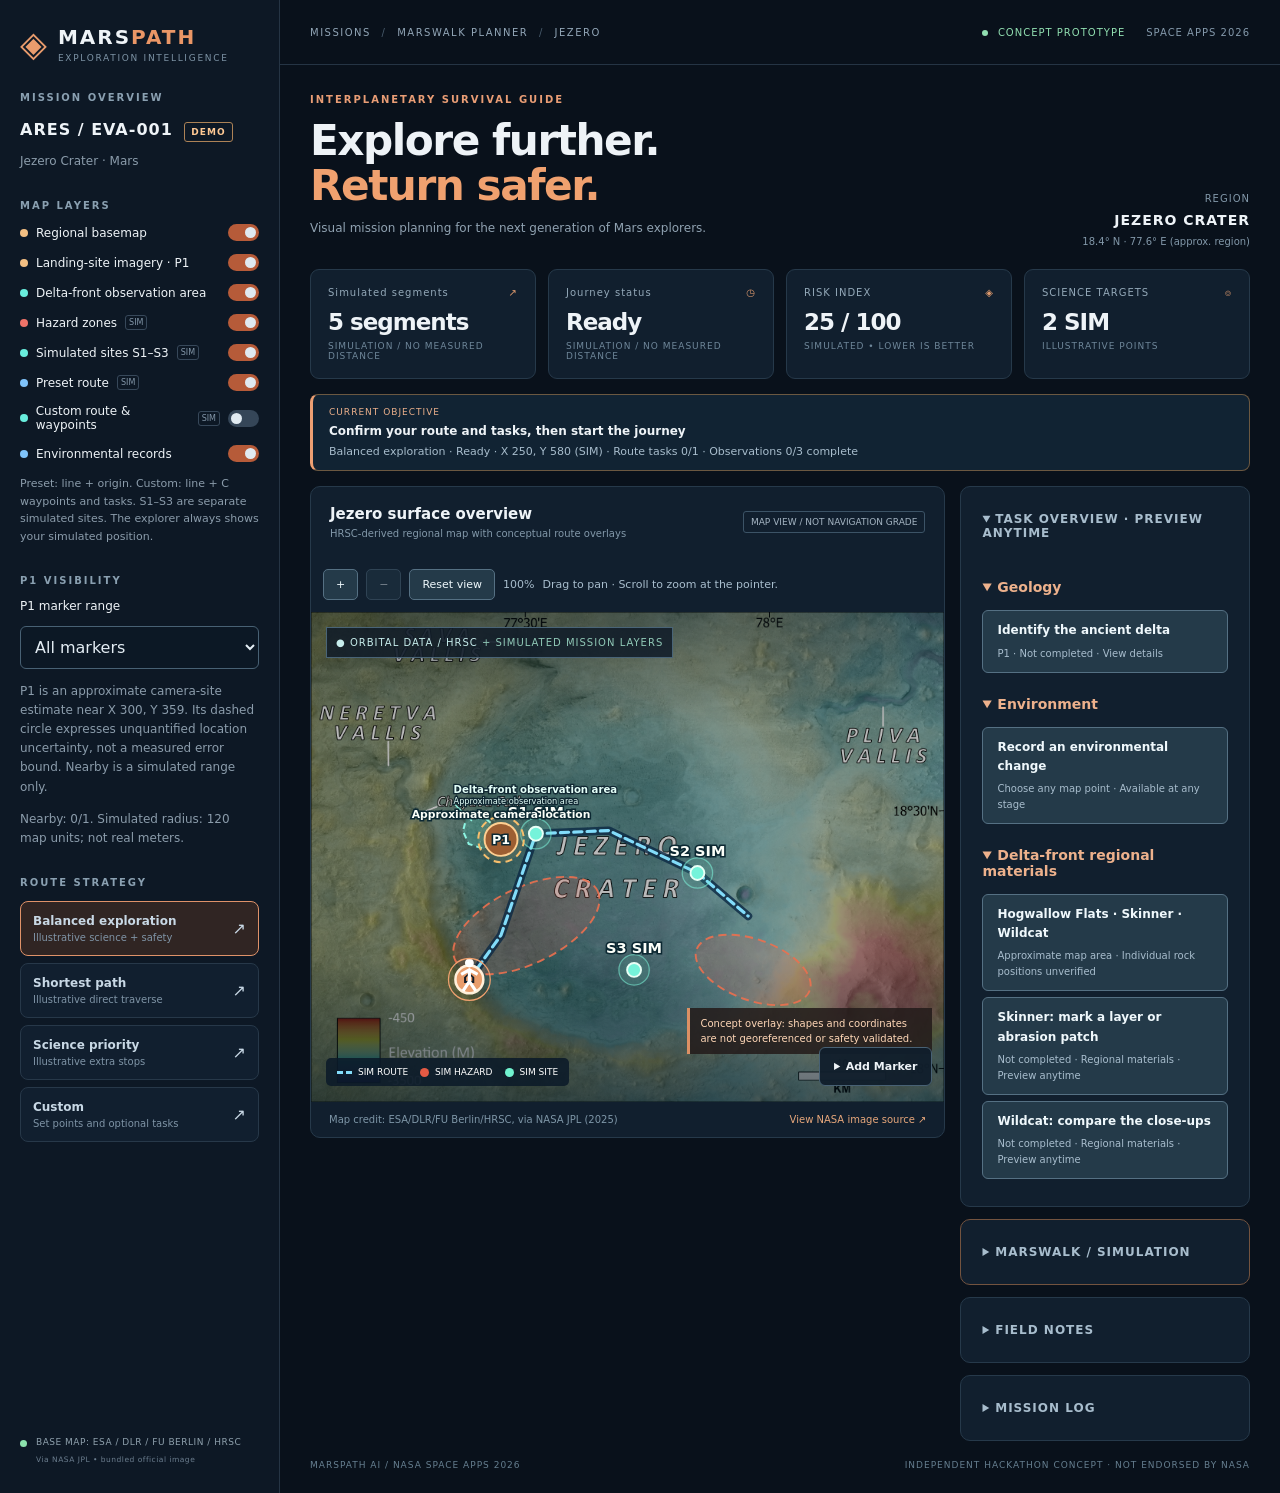
==== commit 42ab0efb: "Merge pull request #2 from AngusWorkRecord/feature/observation-data Add Playwright tests for catalog" ====
--- a/mission.html
+++ b/mission.html
@@ -26,43 +26,55 @@
         <div class="side-section">
           <span class="eyebrow">MAP LAYERS</span>
           <label class="toggle"
-            ><span><b class="dot sand"></b> Orbital terrain</span
+            ><span><b class="dot sand"></b> Regional basemap</span
             ><input type="checkbox" id="terrain" checked /><i></i
+          ></label>
+          <label class="toggle"
+            ><span><b class="dot sand"></b> Landing-site imagery · P1</span
+            ><input id="imagery" type="checkbox" checked /><i></i
+          ></label>
+          <label class="toggle"
+            ><span><b class="dot teal"></b> Delta-front observation area</span
+            ><input id="deltaFront" type="checkbox" checked /><i></i
           ></label>
           <label class="toggle"
             ><span><b class="dot red"></b> Hazard zones <em>SIM</em></span
             ><input type="checkbox" id="hazards" checked /><i></i
           ></label>
           <label class="toggle"
-            ><span><b class="dot teal"></b> Simulated targets S1–S3 <em>SIM</em></span
+            ><span><b class="dot teal"></b> Simulated sites S1–S3 <em>SIM</em></span
             ><input type="checkbox" id="science" checked /><i></i
           ></label>
           <label class="toggle"
-            ><span><b class="dot blue"></b> Traverse route <em>SIM</em></span
+            ><span><b class="dot blue"></b> Preset route <em>SIM</em></span
             ><input type="checkbox" id="route" checked /><i></i
           ></label>
           <label class="toggle">
-            <span><b class="dot teal"></b> Custom Map Layer</span>
+            <span
+              ><b class="dot teal"></b> Custom route &amp; waypoints <em>SIM</em></span
+            >
             <input type="checkbox" id="customMap" /><i></i>
           </label>
           <label class="toggle">
             <span><b class="dot blue"></b> Environmental records</span>
             <input type="checkbox" id="notes" checked /><i></i>
           </label>
+          <p class="muted layer-help">
+            Preset: line + origin. Custom: line + C waypoints and tasks. S1–S3 are
+            separate simulated sites. The explorer always shows your simulated position.
+          </p>
         </div>
         <div class="side-section">
-          <span class="eyebrow">IMAGERY MARKERS</span
-          ><label class="toggle"
-            ><span><b class="dot sand"></b>Photo locations</span
-            ><input id="imagery" type="checkbox" checked /><i></i></label
-          ><label for="markerMode">Marker visibility</label
+          <span class="eyebrow">P1 VISIBILITY</span
+          ><label for="markerMode">P1 marker range</label
           ><select id="markerMode">
             <option value="all">All markers</option>
             <option value="near">Nearby markers · Simulated range</option>
           </select>
           <p class="muted">
-            P1 is a simulated access anchor at X 600, Y 330. The real camera location is
-            shown in the NASA landing-site inset. No geographic registration is claimed.
+            P1 is an approximate camera-site estimate near X 300, Y 359. Its dashed circle
+            expresses unquantified location uncertainty, not a measured error bound.
+            Nearby is a simulated range only.
           </p>
           <p id="nearbySummary" class="muted" role="status"></p>
         </div>
@@ -201,6 +213,31 @@
                     role="img"
                     aria-label="Jezero Crater map with illustrative paths and science markers"
                   >
+                    <g id="regionalObservationLayer">
+                      <g
+                        id="deltaFrontRegion"
+                        role="button"
+                        tabindex="0"
+                        aria-label="Delta-front observation area: approximate region, open Skinner and Wildcat materials"
+                        aria-pressed="false"
+                      >
+                        <title>
+                          Delta-front observation area — approximate visual envelope, not
+                          a surveyed boundary
+                        </title>
+                        <polygon
+                          id="deltaFrontArea"
+                          points="245,326 276,326 290,339 287,361 273,374 249,366 240,346"
+                        />
+                        <path class="region-leader" d="M225 302 L254 330" />
+                        <g id="deltaFrontLabel" transform="translate(225 286)">
+                          <text>Delta-front observation area</text>
+                          <text y="17" class="region-precision-label">
+                            Approximate observation area
+                          </text>
+                        </g>
+                      </g>
+                    </g>
                     <g id="hazardLayer">
                       <ellipse
                         cx="340"
@@ -222,11 +259,27 @@
                     <g id="routeLayer">
                       <polyline id="routeGlow" class="route-glow" points="" />
                       <polyline id="routeLine" class="route-line" points="" />
+                      <g
+                        id="presetHomeMarker"
+                        class="home-marker"
+                        transform="translate(250 580)"
+                      >
+                        <circle r="22" />
+                        <text y="5">⌂</text>
+                      </g>
                     </g>
                     <g id="customMapLayer">
                       <polyline id="customRouteGlow" class="route-glow" points="" />
                       <polyline id="customRouteLine" class="route-line" points="" />
                       <g id="customWaypointLayer"></g>
+                      <g
+                        id="customHomeMarker"
+                        class="home-marker"
+                        transform="translate(250 580)"
+                      >
+                        <circle r="22" />
+                        <text y="5">⌂</text>
+                      </g>
                     </g>
                     <g id="scienceLayer">
                       <g
@@ -261,18 +314,30 @@
                       </g>
                     </g>
                     <g id="imageryLayer">
+                      <circle
+                        id="p1Uncertainty"
+                        cx="300"
+                        cy="359"
+                        r="36"
+                        fill="#f7be6c"
+                        fill-opacity=".1"
+                        stroke="#f7be6c"
+                        stroke-width="2"
+                        stroke-dasharray="7 5"
+                        pointer-events="none"
+                      />
                       <g
                         id="photoMarker"
                         role="button"
                         tabindex="0"
                         aria-label="P1 Perseverance landing-site imagery"
                         class="marker"
-                        transform="translate(600 330)"
+                        transform="translate(300 359)"
                       >
                         <circle r="26" fill="#9d5e32" stroke="#ffcf91" stroke-width="3" />
                         <text y="7" style="font-size: 20px">P1</text>
                         <text y="-34" style="font-size: 17px">
-                          Landing-site photo · SIM anchor
+                          Approximate camera location
                         </text>
                       </g>
                     </g>
@@ -291,19 +356,15 @@
                       />
                       <circle r="33" fill="none" stroke="#f0a16f" stroke-width="2" />
                     </g>
-                    <g class="home-marker" transform="translate(250 580)">
-                      <circle r="22" />
-                      <text y="5">⌂</text>
-                    </g>
                   </svg>
                 </div>
                 <div class="map-toplabel">
                   ● ORBITAL DATA / HRSC <span>+ SIMULATED MISSION LAYERS</span>
                 </div>
                 <div class="map-legend">
-                  <div><b class="legend-line"></b> PROPOSED ROUTE</div>
-                  <div><b class="legend-red"></b> DEMO HAZARD</div>
-                  <div><b class="legend-teal"></b> DEMO TARGET</div>
+                  <div id="routeLegend"><b class="legend-line"></b> SIM ROUTE</div>
+                  <div id="hazardLegend"><b class="legend-red"></b> SIM HAZARD</div>
+                  <div id="scienceLegend"><b class="legend-teal"></b> SIM SITE</div>
                 </div>
                 <div class="map-alert" id="mapAlert">
                   Concept overlay: shapes and coordinates are not georeferenced or safety
@@ -344,6 +405,28 @@
                       <strong>Record an environmental change</strong
                       ><small id="extraTaskStatus"
                         >Choose any map point · View details</small
+                      >
+                    </button>
+                  </details>
+                  <details open>
+                    <summary>Delta-front regional materials</summary>
+                    <button class="task-card" id="openRegion">
+                      <strong>Hogwallow Flats · Skinner · Wildcat</strong
+                      ><small
+                        >Approximate map area · Individual rock positions
+                        unverified</small
+                      >
+                    </button>
+                    <button class="task-card" data-observation-node="N2">
+                      <strong>Skinner: mark a layer or abrasion patch</strong
+                      ><small id="skinnerTaskStatus"
+                        >Not completed · Preview anytime</small
+                      >
+                    </button>
+                    <button class="task-card" data-observation-node="N3">
+                      <strong>Wildcat: compare the close-ups</strong
+                      ><small id="wildcatTaskStatus"
+                        >Not completed · Preview anytime</small
                       >
                     </button>
                   </details>
@@ -511,111 +594,248 @@
       </main>
     </div>
     <dialog id="photoDialog" aria-labelledby="photoTitle">
-      <div class="dialog-head">
-        <div>
-          <div class="eyebrow">P1 / REAL IMAGERY</div>
-          <h2 id="photoTitle">Perseverance landing site · Looking west at the delta</h2>
+      <div class="observation-header">
+        <div class="dialog-head">
+          <div>
+            <div class="eyebrow" id="observationNodeId"></div>
+            <h2 id="photoTitle"></h2>
+          </div>
+          <button id="closePhoto">Close</button>
         </div>
-        <button id="closePhoto">Close ×</button>
+        <nav class="observation-tabs" aria-label="Observation nodes">
+          <button data-observation-node="P1">P1 | Landing site</button
+          ><button data-observation-node="N2">Skinner</button
+          ><button data-observation-node="N3">Wildcat</button>
+        </nav>
       </div>
-      <dl class="photo-metadata">
-        <div>
-          <dt>Camera location</dt>
-          <dd>Octavia E. Butler Landing, Jezero crater</dd>
-        </div>
-        <div>
-          <dt>Direction</dt>
-          <dd>West</dd>
-        </div>
-        <div>
-          <dt>Captured</dt>
-          <dd>February 22, 2021 (Sol 4), Mastcam-Z</dd>
-        </div>
-        <div>
-          <dt>Observation target</dt>
-          <dd>Ancient delta remnant: raised dark-brown rock in the middle ground</dd>
-        </div>
-        <div>
-          <dt>Location precision</dt>
-          <dd>
-            Landing-site identification from the NASA caption and star-marked HiRISE
-            inset. Exact camera pose, heading in degrees and registration to the regional
-            mission map remain unverified.
-          </dd>
-        </div>
-      </dl>
-      <p class="muted">
-        P1 on the regional map is a simulated access anchor, not a measured camera
-        position. The official star in the inset identifies the landing site; do not treat
-        the planned walking route as the rover's historical path.
-      </p>
+      <p id="observationTaskPrompt"></p>
+      <label class="check layer-dialog-control"
+        ><input
+          id="photoLayerControl"
+          type="checkbox"
+          data-layer-control="imagery"
+          checked
+        /><span id="photoLayerControlLabel">Landing-site imagery · P1</span> (turn off to
+        hide this layer and close its card)</label
+      >
+      <label for="observationImage">Image / instrument</label
+      ><select id="observationImage"></select>
+      <section
+        id="beginnerHelp"
+        class="beginner-help"
+        hidden
+        aria-label="Observation tips"
+      >
+        <p id="beginnerHint"></p>
+        <label class="check"
+          ><input
+            id="showReferences"
+            type="checkbox"
+            aria-controls="photoReferences comparisonReferences"
+          />Show reference annotations</label
+        >
+        <small
+          >Reference: cyan dashed boxes · Your mark: yellow +. Examples only; use your own
+          words.</small
+        >
+      </section>
+      <dl class="photo-metadata" id="photoMetadata"></dl>
       <div class="photo-layout">
         <section>
           <div
             id="photoCanvas"
             tabindex="0"
             role="button"
-            aria-label="Mark the ancient delta in the surface photo"
+            aria-label="Mark a feature in the observation photo"
           >
-            <img
-              src="assets/delta.jpg"
-              alt="Perseverance looks west at the ancient delta: scattered rocks in the foreground and a raised, layered formation in the middle ground"
-            /><span id="annotation" hidden>＋<small>My observation</small></span>
-          </div>
-          <p class="credit">
-            NASA/JPL-Caltech/ASU/MSSS ·
-            <a
-              href="https://science.nasa.gov/resource/perseverance-view-of-the-delta-in-jezero-crater/"
-              target="_blank"
-              rel="noreferrer"
-              >NASA surface image source ↗</a
-            >
-          </p>
-          <label for="observation">Observation notes</label
+            <img id="observationPhoto" src="assets/delta.jpg" alt="" />
+            <div
+              id="photoReferences"
+              class="reference-overlay"
+              hidden
+              aria-hidden="true"
+            ></div>
+            <span id="annotation" hidden>+<small>My observation</small></span>
+          </div>
+          <p id="imageCaption"></p>
+          <p class="credit" id="imageCredit"></p>
+          <label for="observation">Observation notes / visible difference</label
           ><textarea
             id="observation"
             maxlength="1000"
-            placeholder="Describe the shape or layering that supports your identification."
+            placeholder="Write one visible observation. Drafts are saved automatically for this node and image."
           ></textarea>
-          <p class="muted">
-            Click the photo to place a marker. Use arrow keys to move it and Enter to
-            confirm. Drafts are saved automatically.
-          </p>
-          <button id="saveObservation" class="primary">Save observation</button>
+          <div class="actions">
+            <button id="saveDraft">Save unfinished draft</button
+            ><button id="saveObservation" class="primary">Save observation</button>
+          </div>
+          <label class="check"
+            ><input id="confirmObservation" type="checkbox" />I confirm this node's task
+            is complete</label
+          >
           <p id="observationStatus" role="status"></p>
+          <p class="muted" id="observationTimes"></p>
         </section>
         <aside>
-          <h3>Official landing-site inset ? PIA24483</h3>
-          <a href="assets/landing-site.jpg" target="_blank" rel="noreferrer"
-            ><img
-              class="orbital"
-              src="assets/landing-site.jpg"
-              alt="NASA HiRISE map with an official yellow star and label identifying Octavia E. Butler Landing"
-          /></a>
-          <p>
-            The yellow star is NASA's annotation of the landing location. The
-            surface-photo caption identifies this landing site as the camera location.
-            This supports the named site, not an independently surveyed camera coordinate.
-          </p>
-          <p class="credit">
-            NASA/JPL-Caltech/University of Arizona ?
-            <a
-              href="https://www.jpl.nasa.gov/images/pia24483-welcome-to-octavia-e-butler-landing/"
-              target="_blank"
-              rel="noreferrer"
-              >NASA official landing-site annotation ?</a
-            >
-            ? Published March 5, 2021; orbital acquisition date not established here.
-          </p>
-          <p class="muted">
-            Click the inset to open the full image. Nearby filtering uses a radius of 120
-            schematic map units around the explorer and the simulated P1 anchor. This is a
-            simulated range, with no conversion to real meters.
-          </p>
+          <section id="landingContext">
+            <h3>Official landing-site inset | PIA24483</h3>
+            <a href="assets/landing-site.jpg" target="_blank" rel="noreferrer"
+              ><img
+                class="orbital"
+                src="assets/landing-site.jpg"
+                alt="NASA HiRISE map with an official yellow star identifying Octavia E. Butler Landing"
+            /></a>
+            <p>
+              The camera was at the landing site. The observed delta remnant is about 2.3
+              km west of it; camera and target are different places. The yellow star is
+              the official landing-site annotation.
+            </p>
+            <p class="credit">
+              NASA/JPL-Caltech/University of Arizona |
+              <a
+                href="https://www.jpl.nasa.gov/images/pia24483-welcome-to-octavia-e-butler-landing/"
+                target="_blank"
+                rel="noreferrer"
+                >Official source</a
+              >
+              | Published March 5, 2021; acquisition date not established.
+            </p>
+            <p class="muted">
+              The regional estimate (300,359) comes from approximate reading of the map
+              graticule using the review's landing-site reference. The dashed circle is an
+              uncertainty symbol with no verified metric accuracy. Exact camera pose and
+              map registration remain unverified. The 2.3 km is the caption's
+              camera-to-target distance, not a walking distance.
+            </p>
+          </section>
+          <section id="comparisonContext" hidden>
+            <h3>Compare: Skinner Ridge</h3>
+            <div class="comparison-canvas">
+              <img
+                id="comparisonPhoto"
+                src="assets/skinner-closeup.png"
+                alt="Skinner Ridge WATSON close-up, Thornton Gap, with original 5 mm scale"
+              />
+              <div
+                id="comparisonReferences"
+                class="reference-overlay"
+                hidden
+                aria-hidden="true"
+              ></div>
+            </div>
+            <p>
+              Use the Wildcat close-up in the main panel to compare visible texture with
+              this Skinner image. The original scale bars are retained; image colors alone
+              do not identify minerals or life.
+            </p>
+            <p class="credit">
+              PIA24926-left | Captured June 29, 2022 (Sol 482) | SHERLOC/WATSON |
+              NASA/JPL-Caltech/MSSS |
+              <a
+                href="https://science.nasa.gov/resource/two-abrasion-patches-from-perseverance-at-jezero-delta/"
+                target="_blank"
+                rel="noreferrer"
+                >Paired close-up source</a
+              >
+            </p>
+          </section>
+          <section id="regionalNodeContext" hidden>
+            <h3>Delta-front regional materials</h3>
+            <p>
+              Skinner and Wildcat are identified targets in the same local observation
+              cluster. Their absolute camera and target coordinates have not been
+              established here; these cards are not proximity-triggered.
+            </p>
+            <button id="regionFromPhoto">Open official regional context</button>
+          </section>
         </aside>
       </div>
     </dialog>
+    <dialog id="regionDialog" aria-labelledby="regionTitle">
+      <label class="check layer-dialog-control"
+        ><input type="checkbox" data-layer-control="deltaFront" checked />Delta-front
+        observation area (turn off to close)</label
+      >
+      <div class="dialog-head">
+        <div>
+          <div class="eyebrow">REGIONAL MATERIALS | APPROXIMATE OBSERVATION AREA</div>
+          <h2 id="regionTitle">Hogwallow Flats | Delta-front rock observations</h2>
+        </div>
+        <button id="closeRegion">Close</button>
+      </div>
+      <p>
+        Hogwallow Flats is a named area in the delta-front context. Skinner Ridge and
+        Wildcat Ridge are nearby rock targets in this local observation cluster. Their
+        individual positions and the exact region boundary are not registered to our
+        regional map. These materials stay available through this list, independently of
+        All/Nearby filtering.
+      </p>
+      <p id="regionPrecision" class="region-precision-note">
+        The map polygon is a broad visual envelope along the delta's eastern/southeastern
+        margin, northwest of the approximate landing-site marker. It was cross-checked
+        against the regional HRSC image and official HiRISE views, not fitted to surveyed
+        control points. Its vertices express approximate coverage only, with no quantified
+        accuracy. They do not locate either individual rock, define a traversable route,
+        or participate in Nearby filtering.
+      </p>
+      <div class="region-grid">
+        <figure>
+          <a href="assets/delta-front-context.jpg" target="_blank" rel="noreferrer"
+            ><img
+              src="assets/delta-front-context.jpg"
+              alt="Official MRO HiRISE context map labels Hogwallow Flats and other delta-front locations"
+          /></a>
+          <figcaption>
+            Orbital context, PIA24923 | MRO/HiRISE | NASA/JPL-Caltech/University of
+            Arizona/USGS. Published September 15, 2022; acquisition date unresolved. The
+            red star is the rover in September 2022, not P1 or a June camera pose.
+            <a
+              href="https://www.jpl.nasa.gov/images/pia24923-perseverance-exploring-the-front-of-the-delta/"
+              target="_blank"
+              rel="noreferrer"
+              >Source</a
+            >
+          </figcaption>
+        </figure>
+        <figure>
+          <a href="assets/delta-targets-annotated.png" target="_blank" rel="noreferrer"
+            ><img
+              src="assets/delta-targets-annotated.png"
+              alt="Official Mastcam-Z ground panorama with Skinner Ridge labeled upper right and Wildcat Ridge lower left"
+          /></a>
+          <figcaption>
+            Ground panorama (not an orbital map), PIA24924 Figure A | August 4, 2022 / Sol
+            518 | Mastcam-Z | Enhanced color | NASA/JPL-Caltech/ASU/MSSS. The official
+            labels identify both targets; the caption places them about 20 m apart, not a
+            measured walking route.
+            <a
+              href="https://www.jpl.nasa.gov/images/pia24924-2-perseverance-sampling-locations-in-jezeros-delta/"
+              target="_blank"
+              rel="noreferrer"
+              >Source</a
+            >
+          </figcaption>
+        </figure>
+      </div>
+      <div class="region-grid">
+        <button class="task-card" data-observation-node="N2">
+          <strong>Skinner Ridge</strong
+          ><small
+            >Workspace + WATSON close-up | Mark a layer or abrasion patch</small
+          ></button
+        ><button class="task-card" data-observation-node="N3">
+          <strong>Wildcat Ridge</strong
+          ><small
+            >Workspace + paired WATSON close-ups | Record one visible difference</small
+          >
+        </button>
+      </div>
+    </dialog>
     <dialog id="fieldNoteDialog" aria-labelledby="fieldNoteTitle">
+      <label class="check layer-dialog-control"
+        ><input type="checkbox" data-layer-control="notes" checked />Environmental records
+        (turn off to close)</label
+      >
       <div class="dialog-head">
         <h2 id="fieldNoteTitle">Saved field note</h2>
         <button id="closeFieldNote">Close ×</button>
@@ -642,6 +862,10 @@
       <button id="startEnvironmentTask">Choose a map point</button>
     </dialog>
     <dialog id="customTaskDialog" aria-labelledby="customTaskTitle">
+      <label class="check layer-dialog-control"
+        ><input type="checkbox" data-layer-control="customMap" checked />Custom route
+        &amp; waypoints (turn off to close)</label
+      >
       <div class="dialog-head">
         <h2 id="customTaskTitle">Waypoint task</h2>
         <button id="closeCustomTask">Close</button>
@@ -684,6 +908,8 @@
       </form>
       <button id="completeCustomTask" class="primary">Complete waypoint task</button>
     </dialog>
+    <script src="observation-data.js"></script>
+    <script src="observation-viewer.js"></script>
     <script src="mission.js"></script>
   </body>
 </html>
--- a/mission.css
+++ b/mission.css
@@ -176,6 +176,51 @@
   white-space: nowrap;
   background: #102334c9;
   padding: 3px;
+}
+.beginner-help {
+  background: #142e39;
+  border-left: 3px solid #75e3ed;
+  padding: 10px 14px;
+  margin: 12px 0;
+  line-height: 1.6;
+}
+.beginner-help p {
+  margin: 0;
+}
+.beginner-help small {
+  color: #b6ced7;
+}
+.comparison-canvas {
+  position: relative;
+  line-height: 0;
+}
+#observationPhoto {
+  display: block;
+}
+.reference-overlay {
+  position: absolute;
+  inset: 0;
+  pointer-events: none;
+  line-height: 1;
+}
+.reference-box {
+  position: absolute;
+  box-sizing: border-box;
+  border: 2px dashed #79f0ff;
+  border-radius: 7px;
+  background: #45d8ee0c;
+}
+.reference-box > span {
+  position: absolute;
+  left: 0;
+  bottom: 100%;
+  background: #082c39ed;
+  color: #b7f8ff;
+  padding: 4px 5px;
+  font:
+    11px/1.3 system-ui,
+    sans-serif;
+  white-space: nowrap;
 }
 .credit {
   font-size: 10px;
@@ -538,3 +583,138 @@
     scroll-margin-top: 190px;
   }
 }
+.observation-tabs {
+  display: flex;
+  gap: 7px;
+  flex-wrap: wrap;
+  margin: 14px 0;
+}
+.observation-tabs .active {
+  border-color: #f0ad7a;
+  background: #49382b;
+}
+.region-grid {
+  display: grid;
+  grid-template-columns: 1fr 1fr;
+  gap: 18px;
+}
+.region-grid figure {
+  margin: 0;
+}
+.region-grid img,
+#comparisonPhoto {
+  width: 100%;
+  height: auto;
+  display: block;
+}
+.region-grid figcaption {
+  font-size: 11px;
+  color: #a8bdcd;
+  line-height: 1.7;
+  margin: 10px 0;
+}
+#photoCanvas img {
+  width: 100%;
+  height: auto;
+}
+#observationTimes {
+  font-size: 11px;
+  line-height: 1.7;
+}
+#p1Uncertainty {
+  vector-effect: non-scaling-stroke;
+}
+@media (max-width: 700px) {
+  .region-grid {
+    grid-template-columns: 1fr;
+  }
+}
+.photo-layout.comparing {
+  grid-template-columns: 1fr 1fr;
+}
+@media (max-width: 700px) {
+  .photo-layout.comparing {
+    grid-template-columns: 1fr;
+  }
+}
+.observation-header {
+  position: sticky;
+  top: 0;
+  z-index: 6;
+  background: #101e2c;
+  padding-bottom: 4px;
+}
+.photo-layout.comparing > aside {
+  padding-left: 0;
+  border-left: 0;
+}
+#deltaFrontRegion {
+  cursor: pointer;
+  outline: none;
+}
+.selected-location .marker-core,
+.selected-location .marker-glyph > circle:first-child {
+  stroke: #ffe5ad;
+  stroke-width: 5;
+  filter: drop-shadow(0 0 5px #ffca75);
+}
+.layer-dialog-control {
+  padding: 8px 10px;
+  background: #18323f;
+  border: 1px solid #486775;
+  font-size: 12px;
+}
+.layer-help {
+  font-size: 11px;
+  line-height: 1.6;
+}
+.map-legend > [hidden] {
+  display: none;
+}
+#photoMarker text {
+  pointer-events: none;
+}
+#deltaFrontArea {
+  fill: #55d9c8;
+  fill-opacity: 0.24;
+  stroke: #8cf4e2;
+  stroke-width: 2;
+  stroke-dasharray: 6 4;
+  vector-effect: non-scaling-stroke;
+}
+#deltaFrontRegion:hover #deltaFrontArea,
+#deltaFrontRegion:focus-visible #deltaFrontArea {
+  fill-opacity: 0.42;
+  stroke: #f8f0ae;
+}
+#deltaFrontRegion.selected-region #deltaFrontArea {
+  fill: #ffca75;
+  fill-opacity: 0.46;
+  stroke: #ffe5ad;
+  stroke-width: 3;
+}
+.region-leader {
+  fill: none;
+  stroke: #8cf4e2;
+  stroke-width: 1.5;
+  vector-effect: non-scaling-stroke;
+}
+#deltaFrontLabel text {
+  fill: #e4fff8;
+  font-size: 16px;
+  font-weight: bold;
+  paint-order: stroke;
+  stroke: #102732;
+  stroke-width: 4;
+}
+#deltaFrontLabel .region-precision-label {
+  font-size: 13px;
+  font-weight: normal;
+}
+.region-precision-note {
+  padding: 10px 12px;
+  background: #19303a;
+  border-left: 3px solid #6de6d1;
+  font-size: 12px;
+  line-height: 1.7;
+}
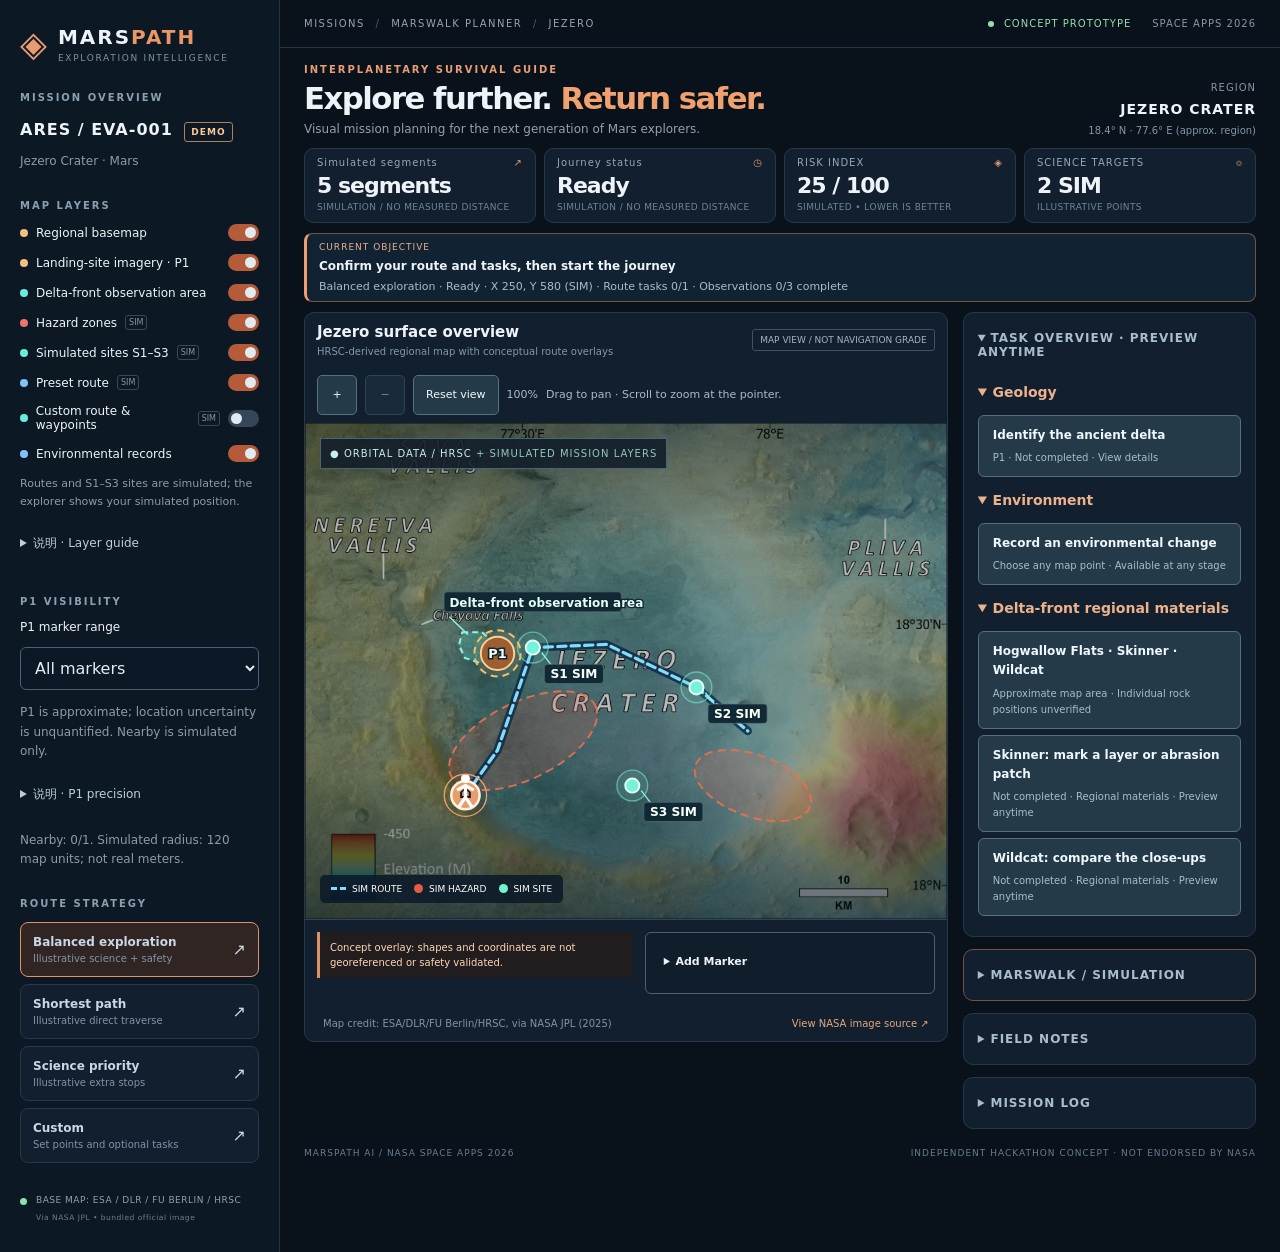
==== commit 44b4a144: "Enhance mission interface with new layout and tooltip support" ====
--- a/mission.html
+++ b/mission.html
@@ -4,6 +4,7 @@
     <meta charset="UTF-8" />
     <meta name="viewport" content="width=device-width, initial-scale=1.0" />
     <meta name="theme-color" content="#0a111c" />
+    <link rel="icon" href="data:image/svg+xml,%3Csvg xmlns='http://www.w3.org/2000/svg' viewBox='0 0 32 32'%3E%3Cpath fill='%23ed9f72' d='M16 2 30 16 16 30 2 16z'/%3E%3C/svg%3E" />
     <title>MarsPath AI | Marswalk Mission</title>
     <link rel="stylesheet" href="styles.css" />
     <link rel="stylesheet" href="mission.css" />
@@ -59,10 +60,14 @@
             <span><b class="dot blue"></b> Environmental records</span>
             <input type="checkbox" id="notes" checked /><i></i>
           </label>
+          <p class="muted layer-help">Routes and S1–S3 sites are simulated; the explorer shows your simulated position.</p>
+          <details class="sidebar-help">
+            <summary>说明 · Layer guide</summary>
           <p class="muted layer-help">
             Preset: line + origin. Custom: line + C waypoints and tasks. S1–S3 are
             separate simulated sites. The explorer always shows your simulated position.
           </p>
+          </details>
         </div>
         <div class="side-section">
           <span class="eyebrow">P1 VISIBILITY</span
@@ -71,11 +76,15 @@
             <option value="all">All markers</option>
             <option value="near">Nearby markers · Simulated range</option>
           </select>
+          <p class="muted">P1 is approximate; location uncertainty is unquantified. Nearby is simulated only.</p>
+          <details class="sidebar-help">
+            <summary>说明 · P1 precision</summary>
           <p class="muted">
             P1 is an approximate camera-site estimate near X 300, Y 359. Its dashed circle
             expresses unquantified location uncertainty, not a measured error bound.
             Nearby is a simulated range only.
           </p>
+          </details>
           <p id="nearbySummary" class="muted" role="status"></p>
         </div>
         <div class="side-section">
@@ -189,16 +198,6 @@
                 <span>Drag to pan · Scroll to zoom at the pointer.</span>
               </div>
               <div class="map-wrap" id="mapWrap">
-                <details class="note-map-toolbar" id="markerTools">
-                  <summary>Add Marker</summary>
-                  <div class="marker-tools-body">
-                    <button id="pickNotePosition" aria-pressed="false">
-                      Add note marker
-                    </button>
-                    <button id="cancelNotePosition" disabled>Cancel adding</button>
-                    <span id="mapNoteMode" role="status">Browse map</span>
-                  </div>
-                </details>
                 <div id="mapScene" class="map-scene">
                   <img
                     class="map-image"
@@ -231,10 +230,8 @@
                         />
                         <path class="region-leader" d="M225 302 L254 330" />
                         <g id="deltaFrontLabel" transform="translate(225 286)">
+                          <rect x="-8" y="-22" width="266" height="30" rx="5" class="map-label-backplate" />
                           <text>Delta-front observation area</text>
-                          <text y="17" class="region-precision-label">
-                            Approximate observation area
-                          </text>
                         </g>
                       </g>
                     </g>
@@ -290,7 +287,9 @@
                       >
                         <circle r="24" class="marker-halo" />
                         <circle r="11" class="marker-core" />
-                        <text y="-27">S1</text>
+                        <path class="site-label-leader" d="M14 8 L31 30" />
+                        <rect x="18" y="26" width="92" height="30" rx="5" class="map-label-backplate" />
+                        <text x="64" y="48">S1</text>
                       </g>
                       <g
                         class="marker"
@@ -300,7 +299,9 @@
                       >
                         <circle r="24" class="marker-halo" />
                         <circle r="11" class="marker-core" />
-                        <text y="-27">S2</text>
+                        <path class="site-label-leader" d="M14 8 L31 30" />
+                        <rect x="18" y="26" width="92" height="30" rx="5" class="map-label-backplate" />
+                        <text x="64" y="48">S2</text>
                       </g>
                       <g
                         class="marker"
@@ -310,7 +311,9 @@
                       >
                         <circle r="24" class="marker-halo" />
                         <circle r="11" class="marker-core" />
-                        <text y="-27">S3</text>
+                        <path class="site-label-leader" d="M14 8 L31 30" />
+                        <rect x="18" y="26" width="92" height="30" rx="5" class="map-label-backplate" />
+                        <text x="64" y="48">S3</text>
                       </g>
                     </g>
                     <g id="imageryLayer">
@@ -336,9 +339,6 @@
                       >
                         <circle r="26" fill="#9d5e32" stroke="#ffcf91" stroke-width="3" />
                         <text y="7" style="font-size: 20px">P1</text>
-                        <text y="-34" style="font-size: 17px">
-                          Approximate camera location
-                        </text>
                       </g>
                     </g>
                     <g
@@ -366,11 +366,23 @@
                   <div id="hazardLegend"><b class="legend-red"></b> SIM HAZARD</div>
                   <div id="scienceLegend"><b class="legend-teal"></b> SIM SITE</div>
                 </div>
+                <div class="map-tooltip" id="mapTooltip" hidden></div>
+              </div>
+              <div class="map-support">
                 <div class="map-alert" id="mapAlert">
                   Concept overlay: shapes and coordinates are not georeferenced or safety
                   validated.
                 </div>
-                <div class="map-tooltip" id="mapTooltip" hidden></div>
+                <details class="note-map-toolbar" id="markerTools">
+                  <summary>Add Marker</summary>
+                  <div class="marker-tools-body">
+                    <button id="pickNotePosition" aria-pressed="false">
+                      Add note marker
+                    </button>
+                    <button id="cancelNotePosition" disabled>Cancel adding</button>
+                    <span id="mapNoteMode" role="status">Browse map</span>
+                  </div>
+                </details>
               </div>
               <div class="map-footer">
                 <span>Map credit: ESA/DLR/FU Berlin/HRSC, via NASA JPL (2025)</span
@@ -679,6 +691,7 @@
         <aside>
           <section id="landingContext">
             <h3>Official landing-site inset | PIA24483</h3>
+            <p>Approximate camera location · P1. Position and camera pose are not verified.</p>
             <a href="assets/landing-site.jpg" target="_blank" rel="noreferrer"
               ><img
                 class="orbital"
--- a/mission.css
+++ b/mission.css
@@ -718,3 +718,70 @@
   font-size: 12px;
   line-height: 1.7;
 }
+
+/* Keep disclosure controls and the full disclaimer in normal flow. */
+.map-support {
+  display: flex;
+  flex-wrap: wrap;
+  align-items: flex-start;
+  gap: 12px;
+  padding: 12px;
+  border-top: 1px solid #324657;
+}
+.map-support .map-alert {
+  display: block;
+  position: static;
+  flex: 1 1 240px;
+  max-width: none;
+}
+.map-support .note-map-toolbar {
+  position: static;
+  flex: 0 1 290px;
+  max-width: 100%;
+}
+.note-map-toolbar > summary {
+  min-height: 44px;
+  padding: 14px 10px;
+}
+.marker-tools-body button { min-height: 44px; }
+
+/* Label plates separate overlay text from the printed HRSC basemap labels. */
+.map-label-backplate { fill: #102732; fill-opacity: .96; stroke: #547681; stroke-width: 1; }
+.site-label-leader { fill: none; stroke: #8cf4e2; stroke-width: 2; }
+#scienceLayer .marker text { font-size: 19px; }
+#deltaFrontLabel text { font-size: 18px; }
+
+/* Compact mission header, leaving the map and current tasks above the fold. */
+.topbar { height: 48px; padding-inline: 24px; }
+.main-content { padding: 16px 24px; }
+.hero-heading { margin-bottom: 12px; gap: 16px; }
+.hero-heading h1 { font-size: clamp(28px, 2.4vw, 36px); margin: 7px 0; line-height: 1.08; }
+.hero-heading h1 br { display: none; }
+.hero-heading h1 em::before { content: " "; }
+.hero-heading p { margin: 6px 0 0; }
+.metric-grid { gap: 8px; margin-bottom: 10px; }
+.metric { padding: 8px 12px; }
+.metric-value { font-size: 22px; margin: 5px 0 3px; }
+.metric-foot { letter-spacing: .4px; line-height: 1.4; }
+.mission-status { padding: 8px 12px; margin-bottom: 10px; }
+.card-header { padding: 10px 12px; flex-wrap: wrap; }
+.map-toolbar { padding: 8px 12px; }
+.map-toolbar button { min-height: 40px; min-width: 40px; }
+.panel { padding: 14px; }
+.sidebar-section:not([open]) { padding-bottom: 14px; }
+.task-overview details { margin-top: 6px; }
+.sidebar-section > .panel-body { padding-top: 6px; }
+@media (min-width: 1000px) and (max-width: 1150px) {
+  .sidebar { width: 220px; padding-inline: 14px; }
+  .main-content { padding-inline: 16px; }
+  .content-grid { grid-template-columns: minmax(0, 1fr) 250px; gap: 12px; }
+  .right-stack { display: flex; }
+  .coordinates { max-width: 170px; }
+}
+@media (max-width: 800px) {
+  .main-content { padding: 14px; }
+  .hero-heading h1 { font-size: 28px; }
+}
+
+.sidebar-help > summary { cursor: pointer; min-height: 44px; padding: 12px 0; color: #b9d0dc; font-size: 12px; }
+.sidebar-help p { padding-bottom: 8px; }
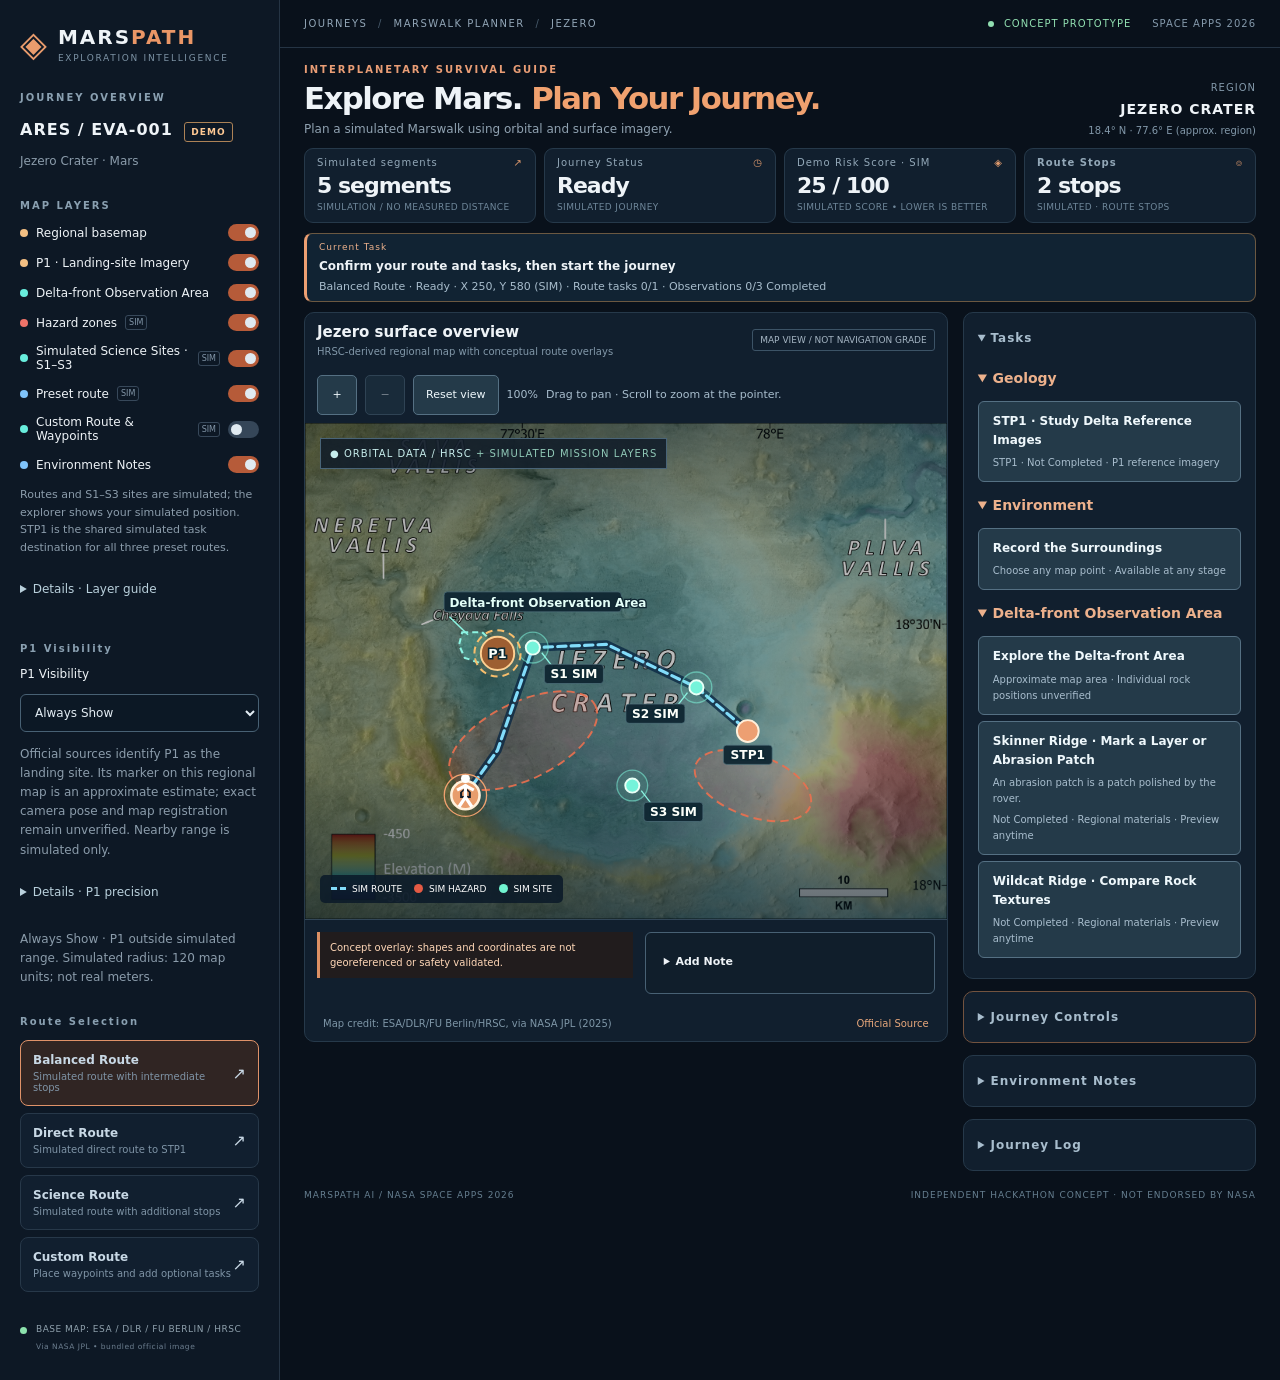
==== commit 0b4e0dd1: "Refactor observation data and viewer for improved clarity and consistency - Updated observation area" ====
--- a/mission.html
+++ b/mission.html
@@ -5,7 +5,7 @@
     <meta name="viewport" content="width=device-width, initial-scale=1.0" />
     <meta name="theme-color" content="#0a111c" />
     <link rel="icon" href="data:image/svg+xml,%3Csvg xmlns='http://www.w3.org/2000/svg' viewBox='0 0 32 32'%3E%3Cpath fill='%23ed9f72' d='M16 2 30 16 16 30 2 16z'/%3E%3C/svg%3E" />
-    <title>MarsPath AI | Marswalk Mission</title>
+    <title>MarsPath · Marswalk Simulator</title>
     <link rel="stylesheet" href="styles.css" />
     <link rel="stylesheet" href="mission.css" />
   </head>
@@ -20,7 +20,7 @@
           </div>
         </div>
         <div class="side-section">
-          <span class="eyebrow">MISSION OVERVIEW</span>
+          <span class="eyebrow">JOURNEY OVERVIEW</span>
           <div class="mission-id">ARES / EVA-001 <span class="tag">DEMO</span></div>
           <p class="muted">Jezero Crater · Mars</p>
         </div>
@@ -31,11 +31,11 @@
             ><input type="checkbox" id="terrain" checked /><i></i
           ></label>
           <label class="toggle"
-            ><span><b class="dot sand"></b> Landing-site imagery · P1</span
+            ><span><b class="dot sand"></b> P1 · Landing-site Imagery</span
             ><input id="imagery" type="checkbox" checked /><i></i
           ></label>
           <label class="toggle"
-            ><span><b class="dot teal"></b> Delta-front observation area</span
+            ><span><b class="dot teal"></b> Delta-front Observation Area</span
             ><input id="deltaFront" type="checkbox" checked /><i></i
           ></label>
           <label class="toggle"
@@ -43,7 +43,7 @@
             ><input type="checkbox" id="hazards" checked /><i></i
           ></label>
           <label class="toggle"
-            ><span><b class="dot teal"></b> Simulated sites S1–S3 <em>SIM</em></span
+            ><span><b class="dot teal"></b> Simulated Science Sites · S1–S3 <em>SIM</em></span
             ><input type="checkbox" id="science" checked /><i></i
           ></label>
           <label class="toggle"
@@ -52,65 +52,65 @@
           ></label>
           <label class="toggle">
             <span
-              ><b class="dot teal"></b> Custom route &amp; waypoints <em>SIM</em></span
+              ><b class="dot teal"></b> Custom Route &amp; Waypoints <em>SIM</em></span
             >
             <input type="checkbox" id="customMap" /><i></i>
           </label>
           <label class="toggle">
-            <span><b class="dot blue"></b> Environmental records</span>
+            <span><b class="dot blue"></b> Environment Notes</span>
             <input type="checkbox" id="notes" checked /><i></i>
           </label>
-          <p class="muted layer-help">Routes and S1–S3 sites are simulated; the explorer shows your simulated position.</p>
+          <p class="muted layer-help">Routes and S1–S3 sites are simulated; the explorer shows your simulated position. STP1 is the shared simulated task destination for all three preset routes.</p>
           <details class="sidebar-help">
-            <summary>说明 · Layer guide</summary>
+            <summary>Details · Layer guide</summary>
           <p class="muted layer-help">
             Preset: line + origin. Custom: line + C waypoints and tasks. S1–S3 are
-            separate simulated sites. The explorer always shows your simulated position.
+            independent simulated science sites. The explorer always shows your simulated position.
           </p>
           </details>
         </div>
         <div class="side-section">
-          <span class="eyebrow">P1 VISIBILITY</span
-          ><label for="markerMode">P1 marker range</label
+          <span class="eyebrow">P1 Visibility</span
+          ><label for="markerMode">P1 Visibility</label
           ><select id="markerMode">
-            <option value="all">All markers</option>
-            <option value="near">Nearby markers · Simulated range</option>
+            <option value="all">Always Show</option>
+            <option value="near">Show When Nearby · SIM</option>
           </select>
-          <p class="muted">P1 is approximate; location uncertainty is unquantified. Nearby is simulated only.</p>
+          <p class="muted">Official sources identify P1 as the landing site. Its marker on this regional map is an approximate estimate; exact camera pose and map registration remain unverified. Nearby range is simulated only.</p>
           <details class="sidebar-help">
-            <summary>说明 · P1 precision</summary>
+            <summary>Details · P1 precision</summary>
           <p class="muted">
             P1 is an approximate camera-site estimate near X 300, Y 359. Its dashed circle
             expresses unquantified location uncertainty, not a measured error bound.
-            Nearby is a simulated range only.
+            Show When Nearby · SIM uses a simulated range only, not a verified distance.
           </p>
           </details>
           <p id="nearbySummary" class="muted" role="status"></p>
         </div>
         <div class="side-section">
-          <span class="eyebrow">ROUTE STRATEGY</span>
+          <span class="eyebrow">Route Selection</span>
           <div class="route-selector">
             <button class="route-choice active" data-route="balanced">
               <span
-                ><strong>Balanced exploration</strong
-                ><small>Illustrative science + safety</small></span
+                ><strong>Balanced Route</strong
+                ><small>Simulated route with intermediate stops</small></span
               ><span>↗</span>
             </button>
             <button class="route-choice" data-route="shortest">
               <span
-                ><strong>Shortest path</strong
-                ><small>Illustrative direct traverse</small></span
+                ><strong>Direct Route</strong
+                ><small>Simulated direct route to STP1</small></span
               ><span>↗</span>
             </button>
             <button class="route-choice" data-route="science">
               <span
-                ><strong>Science priority</strong
-                ><small>Illustrative extra stops</small></span
+                ><strong>Science Route</strong
+                ><small>Simulated route with additional stops</small></span
               ><span>↗</span>
             </button>
             <button class="route-choice" data-route="custom">
               <span
-                ><strong>Custom</strong><small>Set points and optional tasks</small></span
+                ><strong>Custom Route</strong><small>Place waypoints and add optional tasks</small></span
               ><span>↗</span>
             </button>
           </div>
@@ -127,7 +127,7 @@
       <main class="main">
         <header class="topbar">
           <div class="breadcrumb">
-            MISSIONS <span>/</span> MARSWALK PLANNER <span>/</span> JEZERO
+            JOURNEYS <span>/</span> MARSWALK PLANNER <span>/</span> JEZERO
           </div>
           <div class="topright">
             <span class="status"><span></span> CONCEPT PROTOTYPE</span
@@ -138,8 +138,8 @@
           <div class="hero-heading">
             <div>
               <div class="eyebrow accent">INTERPLANETARY SURVIVAL GUIDE</div>
-              <h1>Explore further.<br /><em>Return safer.</em></h1>
-              <p>Visual mission planning for the next generation of Mars explorers.</p>
+              <h1>Explore Mars.<br /><em>Plan Your Journey.</em></h1>
+              <p>Plan a simulated Marswalk using orbital and surface imagery.</p>
             </div>
             <div class="coordinates">
               REGION <strong>JEZERO CRATER</strong
@@ -153,30 +153,30 @@
               <div class="metric-foot">SIMULATION / NO MEASURED DISTANCE</div>
             </div>
             <div class="metric">
-              <div class="metric-label">Journey status <span>◷</span></div>
+              <div class="metric-label">Journey Status <span>◷</span></div>
               <div class="metric-value" id="duration">Ready</div>
-              <div class="metric-foot">SIMULATION / NO MEASURED DISTANCE</div>
+              <div class="metric-foot">SIMULATED JOURNEY</div>
             </div>
             <div class="metric">
-              <div class="metric-label">RISK INDEX <span>◈</span></div>
+              <div class="metric-label">Demo Risk Score · SIM <span>◈</span></div>
               <div class="metric-value" id="risk">25 <small>/ 100</small></div>
-              <div class="metric-foot">SIMULATED • LOWER IS BETTER</div>
+              <div class="metric-foot">SIMULATED SCORE • LOWER IS BETTER</div>
             </div>
             <div class="metric">
-              <div class="metric-label">SCIENCE TARGETS <span>⌾</span></div>
+              <div class="metric-label"><b id="stopsLabel">Route Stops</b> <span>⌾</span></div>
               <div class="metric-value" id="stops">2 <small>stops</small></div>
-              <div class="metric-foot">ILLUSTRATIVE POINTS</div>
+              <div class="metric-foot">SIMULATED · <span id="stopsUnit">ROUTE STOPS</span></div>
             </div>
           </div>
-          <div class="mission-status" aria-label="Current journey objective">
+          <div class="mission-status" aria-label="Current Task">
             <div>
-              <small>CURRENT OBJECTIVE</small
+              <small>Current Task</small
               ><strong id="activeObjective" role="status"></strong
               ><span id="activePosition"></span>
             </div>
             <div class="actions">
               <button id="quickPause" hidden>Pause</button
-              ><button id="quickReturn" hidden>Return now</button>
+              ><button id="quickReturn" hidden>Return to Start</button>
             </div>
           </div>
           <div class="content-grid">
@@ -217,11 +217,11 @@
                         id="deltaFrontRegion"
                         role="button"
                         tabindex="0"
-                        aria-label="Delta-front observation area: approximate region, open Skinner and Wildcat materials"
+                        aria-label="Delta-front Observation Area: approximate region, open Skinner Ridge and Wildcat Ridge materials"
                         aria-pressed="false"
                       >
                         <title>
-                          Delta-front observation area — approximate visual envelope, not
+                          Delta-front Observation Area — approximate visual envelope, not
                           a surveyed boundary
                         </title>
                         <polygon
@@ -231,7 +231,7 @@
                         <path class="region-leader" d="M225 302 L254 330" />
                         <g id="deltaFrontLabel" transform="translate(225 286)">
                           <rect x="-8" y="-22" width="266" height="30" rx="5" class="map-label-backplate" />
-                          <text>Delta-front observation area</text>
+                          <text>Delta-front Observation Area</text>
                         </g>
                       </g>
                     </g>
@@ -264,6 +264,12 @@
                         <circle r="22" />
                         <text y="5">⌂</text>
                       </g>
+                      <g id="stp1Marker" class="marker" transform="translate(690 480)" role="button" tabindex="0" aria-label="STP1 · Study Delta Reference Images, simulated task location; open P1 reference imagery">
+                        <title>STP1 — Simulated Task Point 1. Conceptual task location; reference photos were taken at P1, not here.</title>
+                        <circle r="17" fill="#ed9f72" stroke="#fff0db" stroke-width="3" />
+                        <rect x="-38" y="22" width="76" height="30" rx="5" class="map-label-backplate" />
+                        <text y="44" style="font-size:19px">STP1</text>
+                      </g>
                     </g>
                     <g id="customMapLayer">
                       <polyline id="customRouteGlow" class="route-glow" points="" />
@@ -299,14 +305,14 @@
                       >
                         <circle r="24" class="marker-halo" />
                         <circle r="11" class="marker-core" />
-                        <path class="site-label-leader" d="M14 8 L31 30" />
-                        <rect x="18" y="26" width="92" height="30" rx="5" class="map-label-backplate" />
-                        <text x="64" y="48">S2</text>
+                        <path class="site-label-leader" d="M-14 8 L-31 30" />
+                        <rect x="-110" y="26" width="92" height="30" rx="5" class="map-label-backplate" />
+                        <text x="-64" y="48">S2</text>
                       </g>
                       <g
                         class="marker"
                         data-name="Rock layer observation"
-                        data-description="Additional simulated science stop on Science Priority route."
+                        data-description="Additional simulated science stop on Science Route."
                         transform="translate(510 565)"
                       >
                         <circle r="24" class="marker-halo" />
@@ -333,7 +339,7 @@
                         id="photoMarker"
                         role="button"
                         tabindex="0"
-                        aria-label="P1 Perseverance landing-site imagery"
+                        aria-label="P1 · Landing-site Imagery"
                         class="marker"
                         transform="translate(300 359)"
                       >
@@ -374,10 +380,10 @@
                   validated.
                 </div>
                 <details class="note-map-toolbar" id="markerTools">
-                  <summary>Add Marker</summary>
+                  <summary>Add Note</summary>
                   <div class="marker-tools-body">
                     <button id="pickNotePosition" aria-pressed="false">
-                      Add note marker
+                      Choose Location
                     </button>
                     <button id="cancelNotePosition" disabled>Cancel adding</button>
                     <span id="mapNoteMode" role="status">Browse map</span>
@@ -390,7 +396,7 @@
                   href="https://www.jpl.nasa.gov/images/map-of-mars-jezero-crater/"
                   target="_blank"
                   rel="noreferrer"
-                  >View NASA image source ↗</a
+                  >Official Source</a
                 >
               </div>
             </section>
@@ -400,63 +406,64 @@
                 name="mission-sidebar"
                 open
               >
-                <summary>TASK OVERVIEW · PREVIEW ANYTIME</summary>
+                <summary>Tasks</summary>
                 <div class="panel-body">
                   <details open>
                     <summary>Geology</summary>
                     <button class="task-card" id="previewDelta">
-                      <strong>Identify the ancient delta</strong
+                      <strong>STP1 · Study Delta Reference Images</strong
                       ><small id="deltaTaskStatus"
-                        >P1 · Not completed · View details</small
+                        >STP1 · Not Completed · P1 reference imagery</small
                       >
                     </button>
                   </details>
                   <details open>
                     <summary>Environment</summary>
                     <button class="task-card" id="previewEnvironment">
-                      <strong>Record an environmental change</strong
+                      <strong>Record the Surroundings</strong
                       ><small id="extraTaskStatus"
                         >Choose any map point · View details</small
                       >
                     </button>
                   </details>
                   <details open>
-                    <summary>Delta-front regional materials</summary>
+                    <summary>Delta-front Observation Area</summary>
                     <button class="task-card" id="openRegion">
-                      <strong>Hogwallow Flats · Skinner · Wildcat</strong
+                      <strong>Explore the Delta-front Area</strong
                       ><small
                         >Approximate map area · Individual rock positions
                         unverified</small
                       >
                     </button>
                     <button class="task-card" data-observation-node="N2">
-                      <strong>Skinner: mark a layer or abrasion patch</strong
+                      <strong>Skinner Ridge · Mark a Layer or Abrasion Patch</strong
+                      ><small>An abrasion patch is a patch polished by the rover.</small
                       ><small id="skinnerTaskStatus"
-                        >Not completed · Preview anytime</small
+                        >Not Completed · Preview anytime</small
                       >
                     </button>
                     <button class="task-card" data-observation-node="N3">
-                      <strong>Wildcat: compare the close-ups</strong
+                      <strong>Wildcat Ridge · Compare Rock Textures</strong
                       ><small id="wildcatTaskStatus"
-                        >Not completed · Preview anytime</small
+                        >Not Completed · Preview anytime</small
                       >
                     </button>
                   </details>
                   <details id="customTaskGroup" open hidden>
-                    <summary>Custom route tasks</summary>
+                    <summary>Custom Route Tasks</summary>
                     <div id="customTaskCards"></div>
                   </details>
                 </div>
               </details>
               <details class="panel mission-panel sidebar-section" name="mission-sidebar">
-                <summary>MARSWALK / SIMULATION</summary>
+                <summary>Journey Controls</summary>
                 <div class="panel-body">
                   <h2 id="routeName"></h2>
                   <label for="missionRoute">Select route</label
                   ><select id="missionRoute">
-                    <option value="balanced">Balanced exploration</option>
-                    <option value="shortest">Shortest path</option>
-                    <option value="science">Science priority</option>
+                    <option value="balanced">Balanced Route</option>
+                    <option value="shortest">Direct Route</option>
+                    <option value="science">Science Route</option>
                     <option value="custom">Custom Route</option>
                   </select>
                   <details
@@ -465,23 +472,23 @@
                     open
                     aria-labelledby="customRouteHeading"
                   >
-                    <summary id="customRouteHeading">Custom Route editor</summary>
+                    <summary id="customRouteHeading">Route Editor</summary>
                     <p class="muted">
-                      Map coordinates: X, Y in schematic map units (not meters or
+                      Schematic Map Coordinates: X, Y in schematic map units (not meters or
                       latitude/longitude). X: 0–1000, left to right. Y: 0–773, top to
-                      bottom. Example: 250, 580. First point = start; last point =
-                      destination; intermediate points = waypoints.
+                      bottom. Example: 250, 580. First waypoint = start; last waypoint =
+                      destination; intermediate waypoints = route stops.
                     </p>
                     <div class="actions">
-                      <button id="drawCustomRoute">Add points on map</button>
-                      <button id="stopCustomDrawing" hidden>Stop placing points</button>
+                      <button id="drawCustomRoute">Place Waypoints</button>
+                      <button id="stopCustomDrawing" hidden>Finish Placing</button>
                     </div>
                     <p class="muted">
                       Click the map in travel order. Dragging still pans. Or enter
                       coordinates below.
                     </p>
                     <form id="waypointForm">
-                      <label for="waypointName">Point name</label>
+                      <label for="waypointName">Waypoint Name</label>
                       <input
                         id="waypointName"
                         maxlength="120"
@@ -506,8 +513,7 @@
                         required
                       />
                       <label class="check"
-                        ><input id="waypointHasTask" type="checkbox" />Set a task at this
-                        point</label
+                        ><input id="waypointHasTask" type="checkbox" />Add a Task to This Waypoint</label
                       >
                       <label for="waypointTitle"
                         >Task title (required when task is enabled)</label
@@ -517,7 +523,7 @@
                       <textarea id="waypointDescription" maxlength="2000"></textarea>
                       <div class="actions">
                         <button id="saveWaypoint" type="submit">
-                          Add coordinate point
+                          Add Waypoint
                         </button>
                         <button id="cancelWaypointEdit" type="button" hidden>
                           Cancel editing
@@ -526,39 +532,38 @@
                     </form>
                     <ol id="customWaypointList"></ol>
                     <button id="confirmCustomRoute" class="primary">
-                      Confirm custom route
+                      Confirm Route
                     </button>
                     <p id="customRouteStatus" class="muted" role="status">
-                      Add at least two points.
+                      Add at least two waypoints.
                     </p>
                   </details>
-                  <label for="mainTask">Primary task</label
-                  ><select id="mainTask">
-                    <option value="delta">Identify the ancient delta</option>
+                  <label for="mainTask">Main Task</label
+                  ><select id="mainTask" aria-describedby="mainTaskName">
+                    <option value="delta">STP1 · Study Delta Reference Images</option>
                   </select>
+                  <p id="mainTaskName" class="muted">STP1 · Study Delta Reference Images</p>
                   <label class="check"
-                    ><input type="checkbox" id="extraTask" />Optional task: record an
-                    environmental change</label
+                    ><input type="checkbox" id="extraTask" />Optional task: Record the Surroundings</label
                   >
                   <div class="objective">
-                    <small>Current objective</small
+                    <small>Current Task</small
                     ><strong id="objective" role="status"></strong
                     ><span id="position"></span>
                   </div>
                   <div class="actions">
-                    <button id="start" class="primary">Start journey</button
+                    <button id="start" class="primary">Start Journey</button
                     ><button id="pause" hidden>Pause</button
-                    ><button id="return" hidden>Return now</button>
+                    ><button id="return" hidden>Return to Start</button>
                     <button id="newJourney" class="primary" hidden>
-                      Plan a new journey
+                      New Journey
                     </button>
                   </div>
                   <label class="check"
-                    ><input type="checkbox" id="complete" disabled />I have completed the
-                    delta observation</label
+                    ><input type="checkbox" id="complete" disabled />Mark Task as Completed</label
                   >
                   <p id="taskHelp" class="muted">
-                    At P1, mark the feature and save your notes, then check the box to
+                    At STP1, use P1 reference imagery, mark the feature and save your notes, then check the box to
                     complete the task.
                   </p>
                   <p id="persistStatus" class="muted" role="status">
@@ -567,23 +572,23 @@
                 </div>
               </details>
               <details class="panel sidebar-section" name="mission-sidebar">
-                <summary>FIELD NOTES</summary>
+                <summary>Environment Notes</summary>
                 <div class="panel-body">
                   <p id="notePosition" class="muted" role="status">
-                    Select any map point, then write and save a field note.
+                    Choose a map location, then write and save an environment note.
                   </p>
-                  <label for="environment">What do you observe at this point?</label>
+                  <label for="environment">Describe the terrain, obstacles, or changes at this location.</label>
                   <textarea
                     id="environment"
                     maxlength="1000"
                     placeholder="For example: the simulated terrain changes from scattered rocks to a flatter surface."
                   ></textarea
-                  ><button id="saveEnvironment">Save field note</button>
+                  ><button id="saveEnvironment">Save Note</button>
                   <p id="noteStatus" role="status" class="muted"></p>
                 </div>
               </details>
               <details class="panel sidebar-section" name="mission-sidebar">
-                <summary>MISSION LOG</summary>
+                <summary>Journey Log</summary>
                 <div class="panel-body">
                   <label for="logFilter">View records</label
                   ><select id="logFilter">
@@ -614,10 +619,10 @@
           </div>
           <button id="closePhoto">Close</button>
         </div>
-        <nav class="observation-tabs" aria-label="Observation nodes">
-          <button data-observation-node="P1">P1 | Landing site</button
-          ><button data-observation-node="N2">Skinner</button
-          ><button data-observation-node="N3">Wildcat</button>
+        <nav class="observation-tabs" aria-label="Observation locations">
+          <button data-observation-node="P1">P1 · Landing-site Imagery</button
+          ><button data-observation-node="N2">Skinner Ridge</button
+          ><button data-observation-node="N3">Wildcat Ridge</button>
         </nav>
       </div>
       <p id="observationTaskPrompt"></p>
@@ -627,10 +632,10 @@
           type="checkbox"
           data-layer-control="imagery"
           checked
-        /><span id="photoLayerControlLabel">Landing-site imagery · P1</span> (turn off to
+        /><span id="photoLayerControlLabel">P1 · Landing-site Imagery</span> (turn off to
         hide this layer and close its card)</label
       >
-      <label for="observationImage">Image / instrument</label
+      <label for="observationImage">Select Image</label
       ><select id="observationImage"></select>
       <section
         id="beginnerHelp"
@@ -644,10 +649,10 @@
             id="showReferences"
             type="checkbox"
             aria-controls="photoReferences comparisonReferences"
-          />Show reference annotations</label
+          />Show Reference Marks</label
         >
         <small
-          >Reference: cyan dashed boxes · Your mark: yellow +. Examples only; use your own
+          >Reference: cyan dashed boxes · Your Mark: yellow +. Examples only; use your own
           words.</small
         >
       </section>
@@ -667,23 +672,22 @@
               hidden
               aria-hidden="true"
             ></div>
-            <span id="annotation" hidden>+<small>My observation</small></span>
+            <span id="annotation" hidden>+<small>Your Mark</small></span>
           </div>
           <p id="imageCaption"></p>
           <p class="credit" id="imageCredit"></p>
-          <label for="observation">Observation notes / visible difference</label
+          <label for="observation">Observation Notes</label
           ><textarea
             id="observation"
             maxlength="1000"
-            placeholder="Write one visible observation. Drafts are saved automatically for this node and image."
+            placeholder="Write one visible observation. Drafts are saved automatically for this location and image."
           ></textarea>
           <div class="actions">
-            <button id="saveDraft">Save unfinished draft</button
-            ><button id="saveObservation" class="primary">Save observation</button>
+            <button id="saveDraft">Save Draft</button
+            ><button id="saveObservation" class="primary">Save Observation</button>
           </div>
           <label class="check"
-            ><input id="confirmObservation" type="checkbox" />I confirm this node's task
-            is complete</label
+            ><input id="confirmObservation" type="checkbox" />Mark Task as Completed</label
           >
           <p id="observationStatus" role="status"></p>
           <p class="muted" id="observationTimes"></p>
@@ -691,7 +695,7 @@
         <aside>
           <section id="landingContext">
             <h3>Official landing-site inset | PIA24483</h3>
-            <p>Approximate camera location · P1. Position and camera pose are not verified.</p>
+            <p>P1 · Landing-site Imagery: official sources establish the landing-site identity. The marker on this regional map is an approximate location estimate. Exact camera pose and map registration remain unverified.</p>
             <a href="assets/landing-site.jpg" target="_blank" rel="noreferrer"
               ><img
                 class="orbital"
@@ -709,9 +713,9 @@
                 href="https://www.jpl.nasa.gov/images/pia24483-welcome-to-octavia-e-butler-landing/"
                 target="_blank"
                 rel="noreferrer"
-                >Official source</a
+                >Official Source</a
               >
-              | Published March 5, 2021; acquisition date not established.
+              | Published March 5, 2021; Image Captured: not established.
             </p>
             <p class="muted">
               The regional estimate (300,359) comes from approximate reading of the map
@@ -737,42 +741,41 @@
               ></div>
             </div>
             <p>
-              Use the Wildcat close-up in the main panel to compare visible texture with
-              this Skinner image. The original scale bars are retained; image colors alone
+              Use the Wildcat Ridge close-up in the main panel to compare visible texture with
+              this Skinner Ridge image. The original scale bars are retained; image colors alone
               do not identify minerals or life.
             </p>
             <p class="credit">
-              PIA24926-left | Captured June 29, 2022 (Sol 482) | SHERLOC/WATSON |
+              PIA24926-left | Image Captured June 29, 2022 (Sol 482) | SHERLOC/WATSON |
               NASA/JPL-Caltech/MSSS |
               <a
                 href="https://science.nasa.gov/resource/two-abrasion-patches-from-perseverance-at-jezero-delta/"
                 target="_blank"
                 rel="noreferrer"
-                >Paired close-up source</a
+                >Official Source</a
               >
             </p>
           </section>
           <section id="regionalNodeContext" hidden>
-            <h3>Delta-front regional materials</h3>
+            <h3>Delta-front Observation Area</h3>
             <p>
-              Skinner and Wildcat are identified targets in the same local observation
+              Skinner Ridge and Wildcat Ridge are identified targets in the same local observation
               cluster. Their absolute camera and target coordinates have not been
               established here; these cards are not proximity-triggered.
             </p>
-            <button id="regionFromPhoto">Open official regional context</button>
+            <button id="regionFromPhoto">View Regional Images</button>
           </section>
         </aside>
       </div>
     </dialog>
     <dialog id="regionDialog" aria-labelledby="regionTitle">
       <label class="check layer-dialog-control"
-        ><input type="checkbox" data-layer-control="deltaFront" checked />Delta-front
-        observation area (turn off to close)</label
+        ><input type="checkbox" data-layer-control="deltaFront" checked />Delta-front Observation Area (turn off to close)</label
       >
       <div class="dialog-head">
         <div>
           <div class="eyebrow">REGIONAL MATERIALS | APPROXIMATE OBSERVATION AREA</div>
-          <h2 id="regionTitle">Hogwallow Flats | Delta-front rock observations</h2>
+          <h2 id="regionTitle">Delta-front Observation Area</h2>
         </div>
         <button id="closeRegion">Close</button>
       </div>
@@ -781,7 +784,7 @@
         Wildcat Ridge are nearby rock targets in this local observation cluster. Their
         individual positions and the exact region boundary are not registered to our
         regional map. These materials stay available through this list, independently of
-        All/Nearby filtering.
+        P1 Visibility filtering.
       </p>
       <p id="regionPrecision" class="region-precision-note">
         The map polygon is a broad visual envelope along the delta's eastern/southeastern
@@ -789,7 +792,7 @@
         against the regional HRSC image and official HiRISE views, not fitted to surveyed
         control points. Its vertices express approximate coverage only, with no quantified
         accuracy. They do not locate either individual rock, define a traversable route,
-        or participate in Nearby filtering.
+        or participate in Show When Nearby · SIM filtering.
       </p>
       <div class="region-grid">
         <figure>
@@ -800,13 +803,13 @@
           /></a>
           <figcaption>
             Orbital context, PIA24923 | MRO/HiRISE | NASA/JPL-Caltech/University of
-            Arizona/USGS. Published September 15, 2022; acquisition date unresolved. The
+            Arizona/USGS. Published September 15, 2022; Image Captured: not established. The
             red star is the rover in September 2022, not P1 or a June camera pose.
             <a
               href="https://www.jpl.nasa.gov/images/pia24923-perseverance-exploring-the-front-of-the-delta/"
               target="_blank"
               rel="noreferrer"
-              >Source</a
+              >Official Source</a
             >
           </figcaption>
         </figure>
@@ -817,7 +820,7 @@
               alt="Official Mastcam-Z ground panorama with Skinner Ridge labeled upper right and Wildcat Ridge lower left"
           /></a>
           <figcaption>
-            Ground panorama (not an orbital map), PIA24924 Figure A | August 4, 2022 / Sol
+            Ground panorama (not an orbital map), PIA24924 Figure A | Image Captured: August 4, 2022 / Sol
             518 | Mastcam-Z | Enhanced color | NASA/JPL-Caltech/ASU/MSSS. The official
             labels identify both targets; the caption places them about 20 m apart, not a
             measured walking route.
@@ -825,7 +828,7 @@
               href="https://www.jpl.nasa.gov/images/pia24924-2-perseverance-sampling-locations-in-jezeros-delta/"
               target="_blank"
               rel="noreferrer"
-              >Source</a
+              >Official Source</a
             >
           </figcaption>
         </figure>
@@ -834,7 +837,7 @@
         <button class="task-card" data-observation-node="N2">
           <strong>Skinner Ridge</strong
           ><small
-            >Workspace + WATSON close-up | Mark a layer or abrasion patch</small
+            >Workspace + WATSON close-up | Mark a layer or abrasion patch (a patch polished by the rover) (a patch polished by the rover)</small
           ></button
         ><button class="task-card" data-observation-node="N3">
           <strong>Wildcat Ridge</strong
@@ -846,38 +849,38 @@
     </dialog>
     <dialog id="fieldNoteDialog" aria-labelledby="fieldNoteTitle">
       <label class="check layer-dialog-control"
-        ><input type="checkbox" data-layer-control="notes" checked />Environmental records
+        ><input type="checkbox" data-layer-control="notes" checked />Environment Notes
         (turn off to close)</label
       >
       <div class="dialog-head">
-        <h2 id="fieldNoteTitle">Saved field note</h2>
-        <button id="closeFieldNote">Close ×</button>
+        <h2 id="fieldNoteTitle">Environment Note</h2>
+        <button id="closeFieldNote">Close</button>
       </div>
       <p id="fieldNoteMeta" class="muted"></p>
       <p id="fieldNoteContent" style="white-space: pre-wrap; overflow-wrap: anywhere"></p>
-      <label for="editFieldNote">Edit observation</label>
+      <label for="editFieldNote">Edit Note</label>
       <textarea id="editFieldNote" maxlength="1000"></textarea>
       <div class="actions">
-        <button id="updateFieldNote">Save changes</button>
-        <button id="moveFieldNote">Move marker</button>
-        <button id="deleteFieldNote">Delete marker</button>
+        <button id="updateFieldNote">Save Note</button>
+        <button id="moveFieldNote">Move Note</button>
+        <button id="deleteFieldNote">Delete Note</button>
       </div>
       <p id="fieldNoteFeedback" role="status"></p>
     </dialog>
     <dialog id="environmentTaskDialog" aria-labelledby="environmentTaskTitle">
-      <h2 id="environmentTaskTitle">Record an environmental change</h2>
+      <h2 id="environmentTaskTitle">Record the Surroundings</h2>
       <p>
-        Choose any point on the map, describe the terrain or a visible change, and save a
-        field note. Open its N marker to review, edit, move or delete it. No journey is
+        Choose any location on the map, describe the terrain, obstacles, or changes, and save an
+        environment note. Open its N marker to review, edit, move or delete it. No journey is
         required.
       </p>
       <button id="closeEnvironmentTask">Close</button>
-      <button id="startEnvironmentTask">Choose a map point</button>
+      <button id="startEnvironmentTask">Choose Location</button>
     </dialog>
     <dialog id="customTaskDialog" aria-labelledby="customTaskTitle">
       <label class="check layer-dialog-control"
-        ><input type="checkbox" data-layer-control="customMap" checked />Custom route
-        &amp; waypoints (turn off to close)</label
+        ><input type="checkbox" data-layer-control="customMap" checked />Custom Route
+        &amp; Waypoints (turn off to close)</label
       >
       <div class="dialog-head">
         <h2 id="customTaskTitle">Waypoint task</h2>
@@ -890,10 +893,10 @@
       ></p>
       <p id="customTaskStatus" role="status"></p>
       <form id="pointEditForm">
-        <label for="pointName">Point name</label>
+        <label for="pointName">Waypoint Name</label>
         <input id="pointName" maxlength="120" placeholder="For example: Delta overlook" />
         <p class="muted">
-          Schematic map units: X 0–1000 (left to right), Y 0–773 (top to bottom). Not
+          Schematic Map Coordinates: X 0–1000 (left to right), Y 0–773 (top to bottom). Not
           meters or geographic coordinates.
         </p>
         <div class="coordinate-fields">
@@ -907,7 +910,7 @@
           </div>
         </div>
         <label class="check"
-          ><input id="pointHasTask" type="checkbox" />Set a task at this point</label
+          ><input id="pointHasTask" type="checkbox" />Add a Task to This Waypoint</label
         >
         <label for="pointTitle">Task title (required when task is enabled)</label>
         <input id="pointTitle" maxlength="120" />
@@ -915,11 +918,11 @@
         <textarea id="pointDescription" maxlength="2000"></textarea>
         <p id="pointEditStatus" role="status"></p>
         <div class="actions">
-          <button type="submit" class="primary">Save point</button
+          <button type="submit" class="primary">Save Waypoint</button
           ><button id="cancelPointEdit" type="button">Cancel</button>
         </div>
       </form>
-      <button id="completeCustomTask" class="primary">Complete waypoint task</button>
+      <button id="completeCustomTask" class="primary">Complete Task</button>
     </dialog>
     <script src="observation-data.js"></script>
     <script src="observation-viewer.js"></script>
--- a/mission.css
+++ b/mission.css
@@ -785,3 +785,8 @@
 
 .sidebar-help > summary { cursor: pointer; min-height: 44px; padding: 12px 0; color: #b9d0dc; font-size: 12px; }
 .sidebar-help p { padding-bottom: 8px; }
+
+/* Keep the full selected task readable when a native select clips its text. */
+#mainTaskName { margin-top: 8px; overflow-wrap: anywhere; }
+#markerMode { font-size: 12px; }
+.toggle .dot { flex-shrink: 0; }
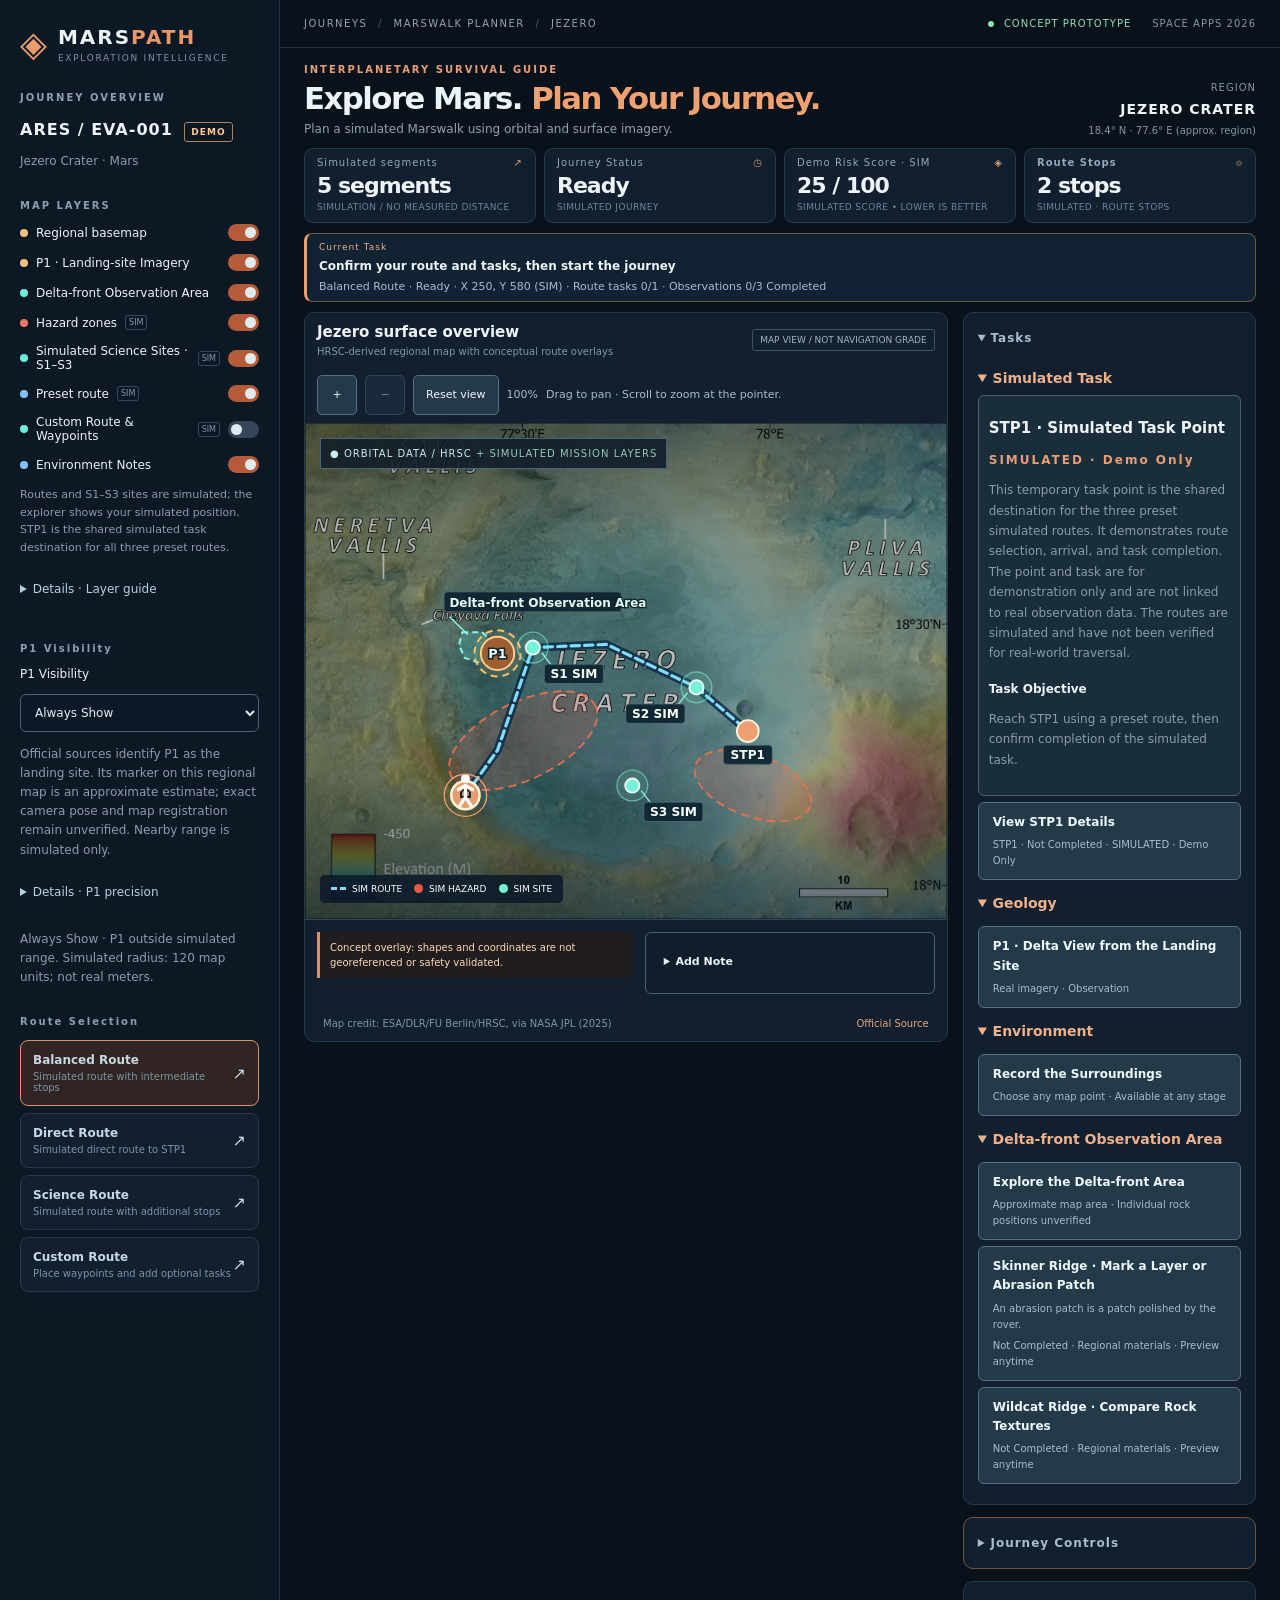
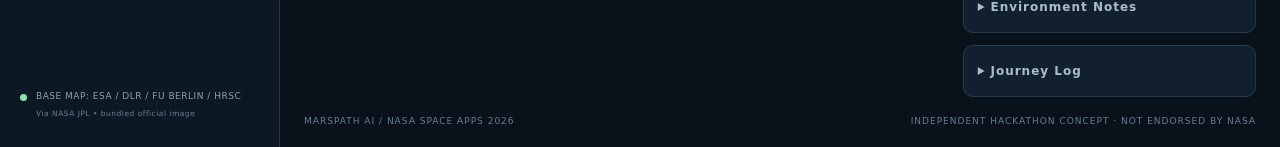
==== commit ea266637: "Implement STP1 simulated task details and UI enhancements" ====
--- a/mission.html
+++ b/mission.html
@@ -264,8 +264,8 @@
                         <circle r="22" />
                         <text y="5">⌂</text>
                       </g>
-                      <g id="stp1Marker" class="marker" transform="translate(690 480)" role="button" tabindex="0" aria-label="STP1 · Study Delta Reference Images, simulated task location; open P1 reference imagery">
-                        <title>STP1 — Simulated Task Point 1. Conceptual task location; reference photos were taken at P1, not here.</title>
+                      <g id="stp1Marker" class="marker" transform="translate(690 480)" role="button" tabindex="0" aria-label="STP1 · Simulated Task Point, open demo task details">
+                        <title>STP1 · Simulated Task Point. SIMULATED · Demo Only.</title>
                         <circle r="17" fill="#ed9f72" stroke="#fff0db" stroke-width="3" />
                         <rect x="-38" y="22" width="76" height="30" rx="5" class="map-label-backplate" />
                         <text y="44" style="font-size:19px">STP1</text>
@@ -409,12 +409,20 @@
                 <summary>Tasks</summary>
                 <div class="panel-body">
                   <details open>
+                    <summary>Simulated Task</summary>
+                    <div id="stp1TaskDetails" class="stp1-details"></div>
+                    <button class="task-card" id="previewDelta">
+                      <strong>View STP1 Details</strong
+                      ><small id="deltaTaskStatus"
+                        >STP1 · Not Completed · SIMULATED · Demo Only</small
+                      >
+                    </button>
+                  </details>
+                  <details open>
                     <summary>Geology</summary>
-                    <button class="task-card" id="previewDelta">
-                      <strong>STP1 · Study Delta Reference Images</strong
-                      ><small id="deltaTaskStatus"
-                        >STP1 · Not Completed · P1 reference imagery</small
-                      >
+                    <button class="task-card" data-observation-node="P1">
+                      <strong>P1 · Delta View from the Landing Site</strong>
+                      <small>Real imagery · Observation</small>
                     </button>
                   </details>
                   <details open>
@@ -540,9 +548,9 @@
                   </details>
                   <label for="mainTask">Main Task</label
                   ><select id="mainTask" aria-describedby="mainTaskName">
-                    <option value="delta">STP1 · Study Delta Reference Images</option>
+                    <option value="delta">STP1 · Simulated Task Point</option>
                   </select>
-                  <p id="mainTaskName" class="muted">STP1 · Study Delta Reference Images</p>
+                  <p id="mainTaskName" class="muted">STP1 · Simulated Task Point</p>
                   <label class="check"
                     ><input type="checkbox" id="extraTask" />Optional task: Record the Surroundings</label
                   >
@@ -552,7 +560,7 @@
                     ><span id="position"></span>
                   </div>
                   <div class="actions">
-                    <button id="start" class="primary">Start Journey</button
+                    <button id="start" class="primary" title="Requires a confirmed custom route when Custom Route is selected.">Start Journey</button
                     ><button id="pause" hidden>Pause</button
                     ><button id="return" hidden>Return to Start</button>
                     <button id="newJourney" class="primary" hidden>
@@ -563,8 +571,7 @@
                     ><input type="checkbox" id="complete" disabled />Mark Task as Completed</label
                   >
                   <p id="taskHelp" class="muted">
-                    At STP1, use P1 reference imagery, mark the feature and save your notes, then check the box to
-                    complete the task.
+                    Reach STP1 using a preset route, then confirm completion of the simulated task.
                   </p>
                   <p id="persistStatus" class="muted" role="status">
                     Automatically saved in this browser
@@ -610,6 +617,21 @@
         </section>
       </main>
     </div>
+    <template id="stp1DetailsTemplate">
+      <h3>STP1 · Simulated Task Point</h3>
+      <p class="eyebrow accent">SIMULATED · Demo Only</p>
+      <p class="muted">This temporary task point is the shared destination for the three preset simulated routes. It demonstrates route selection, arrival, and task completion. The point and task are for demonstration only and are not linked to real observation data. The routes are simulated and have not been verified for real-world traversal.</p>
+      <p><strong>Task Objective</strong></p>
+      <p class="muted">Reach STP1 using a preset route, then confirm completion of the simulated task.</p>
+    </template>
+    <dialog id="stp1Dialog" aria-label="STP1 · Simulated Task Point">
+      <div class="dialog-head">
+        <div id="stp1DialogDetails" class="stp1-details"></div>
+        <button id="closeStp1">Close</button>
+      </div>
+      <p id="stp1Status" role="status"></p>
+      <button id="completeStp1" class="primary" title="Available after arriving at the task point.">Complete Task</button>
+    </dialog>
     <dialog id="photoDialog" aria-labelledby="photoTitle">
       <div class="observation-header">
         <div class="dialog-head">
--- a/mission.css
+++ b/mission.css
@@ -790,3 +790,8 @@
 #mainTaskName { margin-top: 8px; overflow-wrap: anywhere; }
 #markerMode { font-size: 12px; }
 .toggle .dot { flex-shrink: 0; }
+
+.stp1-details h3 { font-size: 15px; line-height: 1.6; margin: 10px 0; }
+.stp1-details p { font-size: 12px; line-height: 1.7; margin: 10px 0; }
+#stp1TaskDetails { background: #192d3a; border: 1px solid #486174; border-radius: 6px; padding: 10px; }
+#stp1Dialog { width: min(640px, 95vw); }
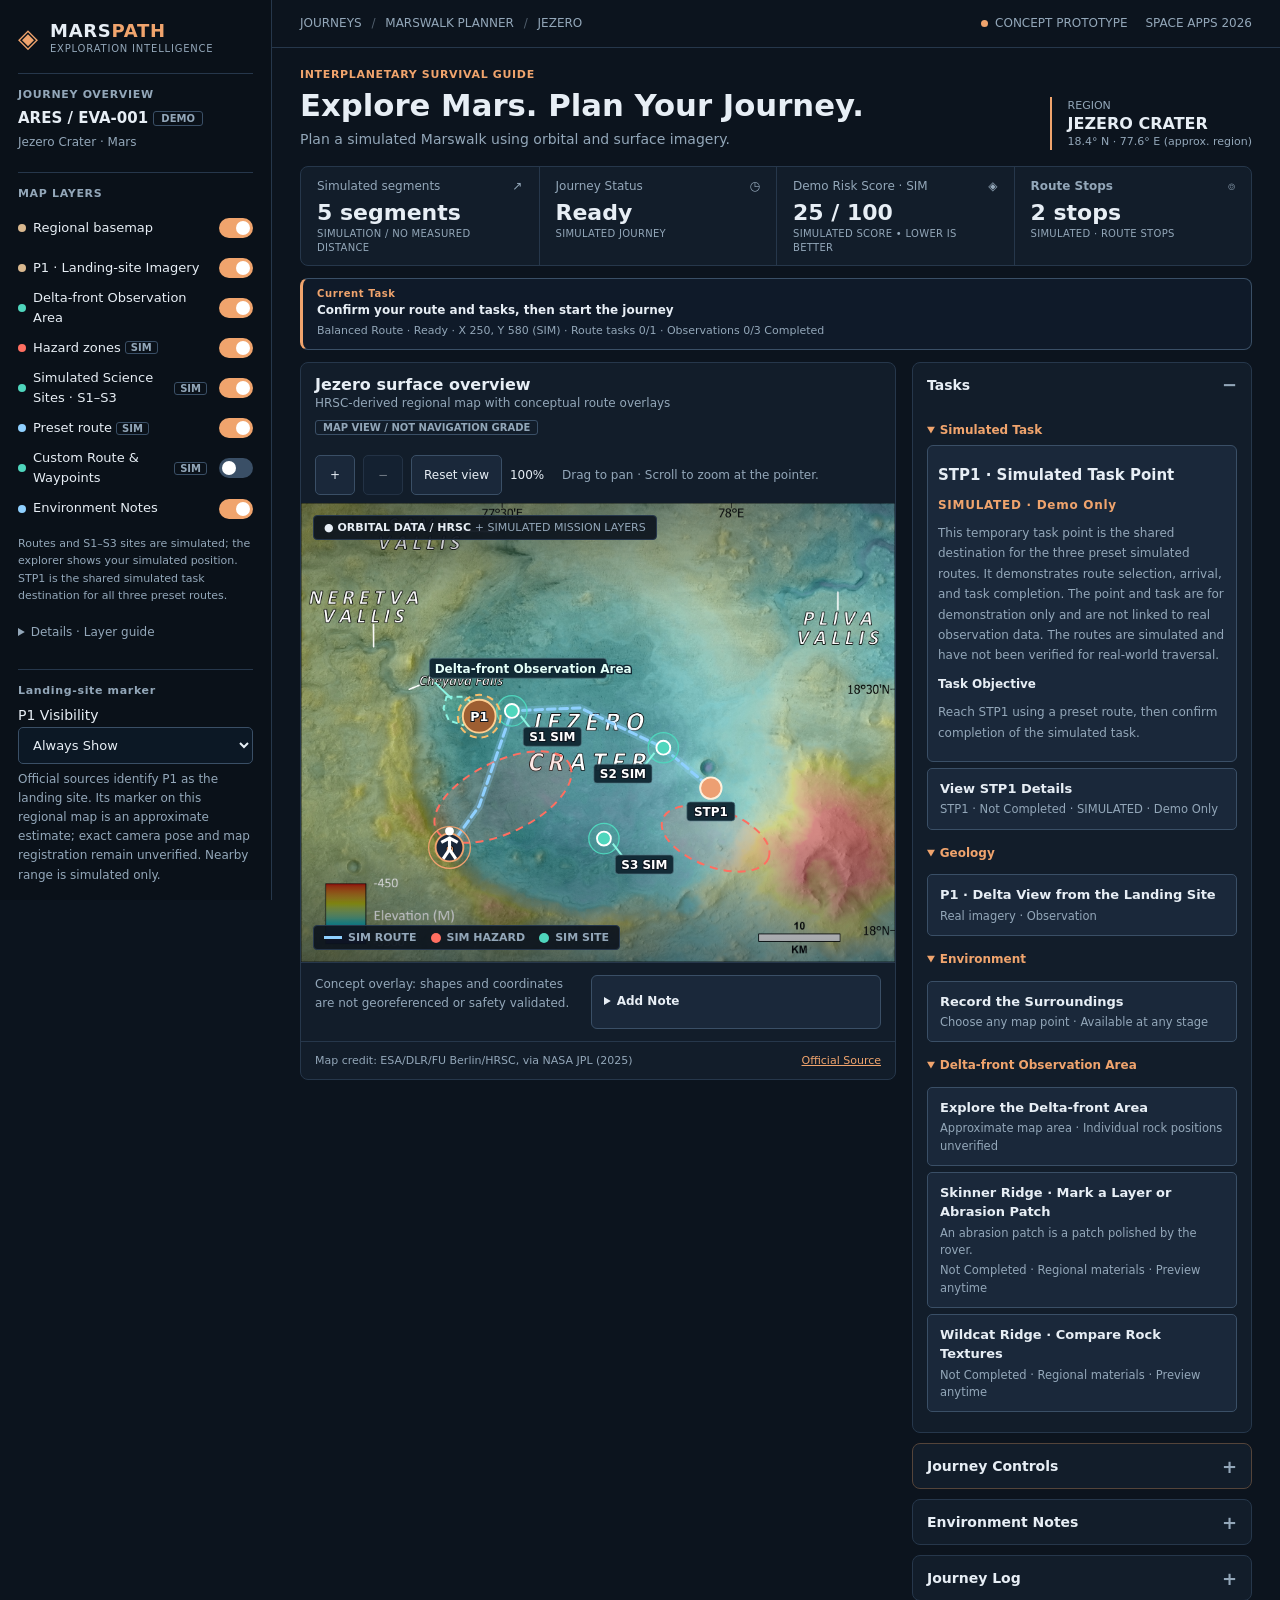
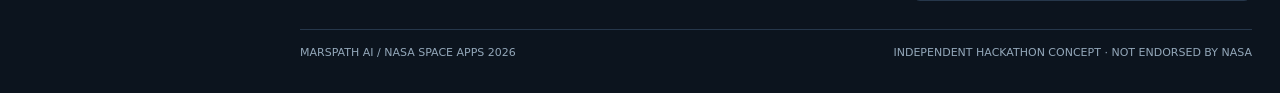
==== commit 3da9f90a: "Refactor mission.html: Remove unused stylesheet link, update eyebrow label, and fix minor text dupli" ====
--- a/mission.html
+++ b/mission.html
@@ -6,7 +6,6 @@
     <meta name="theme-color" content="#0a111c" />
     <link rel="icon" href="data:image/svg+xml,%3Csvg xmlns='http://www.w3.org/2000/svg' viewBox='0 0 32 32'%3E%3Cpath fill='%23ed9f72' d='M16 2 30 16 16 30 2 16z'/%3E%3C/svg%3E" />
     <title>MarsPath · Marswalk Simulator</title>
-    <link rel="stylesheet" href="styles.css" />
     <link rel="stylesheet" href="mission.css" />
   </head>
   <body>
@@ -70,7 +69,7 @@
           </details>
         </div>
         <div class="side-section">
-          <span class="eyebrow">P1 Visibility</span
+          <span class="eyebrow">Landing-site marker</span
           ><label for="markerMode">P1 Visibility</label
           ><select id="markerMode">
             <option value="all">Always Show</option>
@@ -859,7 +858,7 @@
         <button class="task-card" data-observation-node="N2">
           <strong>Skinner Ridge</strong
           ><small
-            >Workspace + WATSON close-up | Mark a layer or abrasion patch (a patch polished by the rover) (a patch polished by the rover)</small
+            >Workspace + WATSON close-up | Mark a layer or abrasion patch (a patch polished by the rover)</small
           ></button
         ><button class="task-card" data-observation-node="N3">
           <strong>Wildcat Ridge</strong
--- a/mission.css
+++ b/mission.css
@@ -1,797 +1,265 @@
-select,
-textarea {
-  width: 100%;
-  font: inherit;
-  color: #e4edf4;
-  background: #0c1825;
-  border: 1px solid #486174;
-  border-radius: 6px;
-  padding: 10px;
-}
-label {
-  font-size: 12px;
-}
-button {
-  cursor: pointer;
-}
-button:disabled {
-  cursor: default;
-  opacity: 0.45;
-}
-select:disabled {
-  opacity: 0.65;
-}
-.panel label:not(.check) {
-  display: block;
-  margin: 13px 0 7px;
-}
-.check {
-  display: flex;
-  gap: 9px;
-  align-items: center;
-  line-height: 1.7;
-  margin: 16px 0;
-}
-.check input {
-  accent-color: #ed9a6a;
-  flex-shrink: 0;
-}
-textarea {
-  min-height: 84px;
-  resize: vertical;
-  line-height: 1.6;
-}
-.panel button,
-dialog button {
-  background: #243a49;
-  color: #eff8fc;
-  border: 1px solid #557083;
-  border-radius: 6px;
-  padding: 10px 14px;
-  font: inherit;
-  font-size: 12px;
-}
-.panel button.primary,
-dialog button.primary {
-  background: #ed9f72;
-  color: #18202a;
-  border-color: #ed9f72;
-  font-weight: bold;
-}
-.objective {
-  border-left: 3px solid #ed9f72;
-  background: #192d3a;
-  margin: 18px 0;
-  padding: 13px;
-}
-.objective strong,
-.objective span {
-  display: block;
-  margin-top: 9px;
-}
-.objective strong {
-  font-size: 14px;
-  line-height: 1.7;
-}
-.objective small,
-.objective span {
-  font-size: 11px;
-  color: #a8bdcd;
-}
-.actions {
-  display: flex;
-  gap: 8px;
-  flex-wrap: wrap;
-}
-.panel button + p {
-  margin-top: 10px;
-}
-.mission-panel {
-  border-color: #73533f;
-}
-.right-stack {
-  align-self: start;
-}
-#records {
-  padding-left: 18px;
-  max-height: 340px;
-  overflow: auto;
-  font-size: 12px;
-}
-#records li {
-  padding: 10px 0;
-  border-bottom: 1px solid #314454;
-  overflow-wrap: anywhere;
-}
-#records small {
-  color: #93aabc;
-  font-size: 10px;
-}
-#records p {
-  white-space: pre-wrap;
-  line-height: 1.6;
-}
-dialog {
-  width: min(1160px, 95vw);
-  max-height: 94vh;
-  overflow: auto;
-  color: #edf4f8;
-  background: #101e2c;
-  border: 1px solid #536d80;
-  border-radius: 12px;
-  padding: 24px;
-}
-dialog::backdrop {
-  background: #020810d9;
-}
-.dialog-head {
-  display: flex;
-  align-items: start;
-  justify-content: space-between;
-  gap: 16px;
-}
-.dialog-head h2 {
-  margin: 8px 0;
-  font-size: 22px;
-}
-dialog p {
-  font-size: 13px;
-  line-height: 1.7;
-}
-.photo-layout {
-  display: grid;
-  grid-template-columns: 1.7fr 1fr;
-  gap: 24px;
-  margin-top: 18px;
-}
-.photo-layout img {
-  width: 100%;
-  display: block;
-}
-.photo-layout aside {
-  border-left: 1px solid #324657;
-  padding-left: 20px;
-}
-.photo-layout h3 {
-  margin-top: 0;
-  font-size: 15px;
-}
-#photoCanvas {
-  position: relative;
-  cursor: crosshair;
-  line-height: 0;
-}
-#annotation {
-  position: absolute;
-  transform: translate(-50%, -50%);
-  color: #fff500;
-  text-shadow: 0 1px 4px #000;
-  font-size: 34px;
-  pointer-events: none;
-  line-height: 1;
-}
-#annotation small {
-  display: block;
-  font-size: 12px;
-  white-space: nowrap;
-  background: #102334c9;
-  padding: 3px;
-}
-.beginner-help {
-  background: #142e39;
-  border-left: 3px solid #75e3ed;
-  padding: 10px 14px;
-  margin: 12px 0;
-  line-height: 1.6;
-}
-.beginner-help p {
-  margin: 0;
-}
-.beginner-help small {
-  color: #b6ced7;
-}
-.comparison-canvas {
-  position: relative;
-  line-height: 0;
-}
-#observationPhoto {
-  display: block;
-}
-.reference-overlay {
-  position: absolute;
-  inset: 0;
-  pointer-events: none;
-  line-height: 1;
-}
-.reference-box {
-  position: absolute;
-  box-sizing: border-box;
-  border: 2px dashed #79f0ff;
-  border-radius: 7px;
-  background: #45d8ee0c;
-}
-.reference-box > span {
-  position: absolute;
-  left: 0;
-  bottom: 100%;
-  background: #082c39ed;
-  color: #b7f8ff;
-  padding: 4px 5px;
-  font:
-    11px/1.3 system-ui,
-    sans-serif;
-  white-space: nowrap;
-}
-.credit {
-  font-size: 10px;
-  color: #91a9bb;
-}
-a {
-  color: #efad83;
-}
-dialog label {
-  display: block;
-  margin: 12px 0 7px;
-}
-dialog button {
-  margin-top: 8px;
-}
-dialog .muted {
-  line-height: 1.7;
-}
-:focus-visible {
-  outline: 3px solid #85e5e5;
-  outline-offset: 3px;
-}
-.toggle input:focus-visible + i {
-  outline: 3px solid #85e5e5;
-}
-.map-card {
-  align-self: start;
-}
-.map-alert {
-  bottom: 48px;
-}
-.map-toplabel {
-  pointer-events: none;
-}
-.metric-value {
-  font-size: 23px;
-}
-[hidden] {
-  display: none !important;
-}
-@media (max-width: 1150px) {
-  .right-stack {
-    display: flex;
-  }
-  .photo-layout {
-    grid-template-columns: 1.4fr 1fr;
-  }
-}
-@media (max-width: 700px) {
-  .photo-layout {
-    grid-template-columns: 1fr;
-  }
-  .photo-layout aside {
-    border-left: 0;
-    padding-left: 0;
-    border-top: 1px solid #324657;
-    padding-top: 15px;
-  }
-  dialog {
-    padding: 16px;
-  }
-  .dialog-head h2 {
-    font-size: 17px;
-  }
-  .map-toplabel {
-    font-size: 8px;
-  }
-  .sidebar .side-section {
-    display: flex;
-  }
-}
-
-.picking-note {
-  cursor: crosshair;
-}
-#fieldNoteDialog {
-  width: min(600px, 95vw);
-}
-
-.map-wrap {
-  overflow: auto;
-}
-.map-scene {
-  position: absolute;
-  inset: 0 auto auto 0;
-  width: 100%;
-  height: 100%;
-}
-.map-toolbar {
-  display: flex;
-  flex-wrap: wrap;
-  gap: 8px;
-  align-items: center;
-  padding: 12px;
-  font-size: 11px;
-  color: #a8bdcd;
-}
-.map-toolbar button {
-  padding: 8px 12px;
-  border: 1px solid #557083;
-  border-radius: 5px;
-  background: #243a49;
-  color: #eff8fc;
-}
-
-.task-overview details {
-  margin-top: 14px;
-}
-.task-overview summary {
-  cursor: pointer;
-  font-weight: bold;
-  font-size: 14px;
-  color: #edb18c;
-  padding: 9px 0;
-}
-.task-card {
-  display: block;
-  width: 100%;
-  text-align: left;
-  margin: 6px 0;
-}
-.task-card strong,
-.task-card small {
-  display: block;
-  line-height: 1.6;
-}
-.task-card small {
-  color: #a8bdcd;
-  margin-top: 5px;
-}
-.map-legend,
-.map-alert {
-  pointer-events: none;
-}
-.map-wrap {
-  overflow: hidden;
-  touch-action: none;
-}
-.map-scene {
-  user-select: none;
-  cursor: grab;
-}
-.dragging-map .map-scene {
-  cursor: grabbing;
-}
-.picking-note .map-scene {
-  cursor: crosshair;
-}
-.sidebar-section > summary {
-  cursor: pointer;
-  color: #a8bdcd;
-  font-size: 12px;
-  font-weight: bold;
-  letter-spacing: 1px;
-  padding: 4px 0;
-}
-.sidebar-section > .panel-body {
-  padding-top: 12px;
-}
-.sidebar-section:not([open]) {
-  padding-bottom: 21px;
-}
-.task-overview > summary {
-  margin-top: 0;
-}
-.note-map-toolbar {
-  position: absolute;
-  z-index: 5;
-  top: 60px;
-  right: 12px;
-  display: flex;
-  flex-wrap: wrap;
-  gap: 6px;
-  max-width: calc(100% - 24px);
-  padding: 8px;
-  border: 1px solid #486174;
-  border-radius: 6px;
-  background: #101e2cf2;
-  font-size: 11px;
-}
-.note-map-toolbar button {
-  padding: 8px 10px;
-  border: 1px solid #557083;
-  border-radius: 5px;
-  background: #243a49;
-  color: #eff8fc;
-}
-.note-map-toolbar button[aria-pressed='true'] {
-  background: #ed9f72;
-  color: #18202a;
-}
-.note-map-toolbar span {
-  flex-basis: 100%;
-  color: #b9d0dc;
-}
-.note-map-toolbar {
-  top: auto;
-  bottom: 16px;
-  right: 12px;
-  display: block;
-  max-width: min(290px, calc(100% - 24px));
-}
-.note-map-toolbar > summary {
-  cursor: pointer;
-  padding: 4px 6px;
-  font-weight: bold;
-}
-.marker-tools-body {
-  display: flex;
-  flex-wrap: wrap;
-  gap: 6px;
-  padding-top: 8px;
-}
-.marker-tools-body > span {
-  flex-basis: 100%;
-}
-.drawing-custom .map-scene {
-  cursor: crosshair;
-}
-#customRouteEditor {
-  margin: 16px 0;
-  padding-top: 10px;
-  border-top: 1px solid #486174;
-}
-#customRouteEditor input:not([type='checkbox']) {
-  width: 100%;
-  background: #0c1825;
-  color: #e4edf4;
-  border: 1px solid #486174;
-  border-radius: 5px;
-  padding: 9px;
-  font: inherit;
-}
-#customWaypointList {
-  padding-left: 20px;
-  max-height: 340px;
-  overflow: auto;
-}
-#customWaypointList li {
-  border-bottom: 1px solid #324657;
-  padding: 8px 0;
-  overflow-wrap: anywhere;
-}
-#customWaypointList button {
-  margin: 3px;
-  padding: 6px 8px;
-}
-#customTaskDialog {
-  max-width: 640px;
-}
-.home-marker {
-  pointer-events: none;
-}
-#customRouteEditor > summary {
-  cursor: pointer;
-  color: #edb18c;
-  padding: 10px 0;
-  font-weight: bold;
-}
-#customTaskDialog {
-  max-width: 560px;
-}
-#pointEditForm input:not([type='checkbox']) {
-  width: 100%;
-  padding: 9px;
-  background: #0c1825;
-  color: #e4edf4;
-  border: 1px solid #486174;
-  border-radius: 5px;
-  font: inherit;
-}
-.coordinate-fields {
-  display: grid;
-  grid-template-columns: 1fr 1fr;
-  gap: 12px;
-}
-#pointEditForm .muted {
-  margin: 8px 0;
-}
-/* The official image is bundled so the map also loads without a network connection. */
-.map-image {
-  background-image: none;
-  width: 100%;
-  height: 100%;
-  object-fit: fill;
-  pointer-events: none;
-}
-.mission-status {
-  position: sticky;
-  top: 0;
-  z-index: 9;
-  display: flex;
-  align-items: center;
-  justify-content: space-between;
-  gap: 12px;
-  padding: 12px 16px;
-  margin: 0 0 15px;
-  background: #122535f5;
-  border: 1px solid #6b5841;
-  border-left: 3px solid #ed9f72;
-  border-radius: 8px;
-  font-size: 12px;
-}
-.mission-status small,
-.mission-status strong,
-.mission-status span {
-  display: block;
-}
-.mission-status small {
-  color: #edb18c;
-  font-size: 9px;
-  letter-spacing: 1px;
-}
-.mission-status strong {
-  margin: 5px 0;
-  line-height: 1.5;
-}
-.mission-status span {
-  color: #a8bdcd;
-  font-size: 11px;
-}
-.mission-status button {
-  padding: 8px 10px;
-  border: 1px solid #557083;
-  border-radius: 5px;
-  background: #243a49;
-  color: #eff8fc;
-  white-space: nowrap;
-}
-.photo-metadata {
-  font-size: 12px;
-  line-height: 1.6;
-}
-.photo-metadata > div {
-  display: grid;
-  grid-template-columns: 130px 1fr;
-  gap: 10px;
-  margin: 6px 0;
-}
-.photo-metadata dt {
-  color: #a8bdcd;
-}
-.photo-metadata dd {
-  margin: 0;
-}
-@media (max-width: 700px) {
-  .mission-status {
-    flex-wrap: wrap;
-  }
-}
-#mapWrap,
-#customRouteEditor,
-.sidebar-section > summary {
-  scroll-margin-top: 120px;
-}
-@media (max-width: 700px) {
-  #mapWrap,
-  #customRouteEditor,
-  .sidebar-section > summary {
-    scroll-margin-top: 190px;
-  }
-}
-.observation-tabs {
-  display: flex;
-  gap: 7px;
-  flex-wrap: wrap;
-  margin: 14px 0;
-}
-.observation-tabs .active {
-  border-color: #f0ad7a;
-  background: #49382b;
-}
-.region-grid {
-  display: grid;
-  grid-template-columns: 1fr 1fr;
-  gap: 18px;
-}
-.region-grid figure {
-  margin: 0;
-}
-.region-grid img,
-#comparisonPhoto {
-  width: 100%;
-  height: auto;
-  display: block;
-}
-.region-grid figcaption {
-  font-size: 11px;
-  color: #a8bdcd;
-  line-height: 1.7;
-  margin: 10px 0;
-}
-#photoCanvas img {
-  width: 100%;
-  height: auto;
-}
-#observationTimes {
-  font-size: 11px;
-  line-height: 1.7;
-}
-#p1Uncertainty {
-  vector-effect: non-scaling-stroke;
-}
-@media (max-width: 700px) {
-  .region-grid {
-    grid-template-columns: 1fr;
-  }
-}
-.photo-layout.comparing {
-  grid-template-columns: 1fr 1fr;
-}
-@media (max-width: 700px) {
-  .photo-layout.comparing {
-    grid-template-columns: 1fr;
-  }
-}
-.observation-header {
-  position: sticky;
-  top: 0;
-  z-index: 6;
-  background: #101e2c;
-  padding-bottom: 4px;
-}
-.photo-layout.comparing > aside {
-  padding-left: 0;
-  border-left: 0;
-}
-#deltaFrontRegion {
-  cursor: pointer;
-  outline: none;
-}
-.selected-location .marker-core,
-.selected-location .marker-glyph > circle:first-child {
-  stroke: #ffe5ad;
-  stroke-width: 5;
-  filter: drop-shadow(0 0 5px #ffca75);
-}
-.layer-dialog-control {
-  padding: 8px 10px;
-  background: #18323f;
-  border: 1px solid #486775;
-  font-size: 12px;
-}
-.layer-help {
-  font-size: 11px;
-  line-height: 1.6;
-}
-.map-legend > [hidden] {
-  display: none;
-}
-#photoMarker text {
-  pointer-events: none;
-}
-#deltaFrontArea {
-  fill: #55d9c8;
-  fill-opacity: 0.24;
-  stroke: #8cf4e2;
-  stroke-width: 2;
-  stroke-dasharray: 6 4;
-  vector-effect: non-scaling-stroke;
-}
-#deltaFrontRegion:hover #deltaFrontArea,
-#deltaFrontRegion:focus-visible #deltaFrontArea {
-  fill-opacity: 0.42;
-  stroke: #f8f0ae;
-}
-#deltaFrontRegion.selected-region #deltaFrontArea {
-  fill: #ffca75;
-  fill-opacity: 0.46;
-  stroke: #ffe5ad;
-  stroke-width: 3;
-}
-.region-leader {
-  fill: none;
-  stroke: #8cf4e2;
-  stroke-width: 1.5;
-  vector-effect: non-scaling-stroke;
-}
-#deltaFrontLabel text {
-  fill: #e4fff8;
-  font-size: 16px;
-  font-weight: bold;
-  paint-order: stroke;
-  stroke: #102732;
-  stroke-width: 4;
-}
-#deltaFrontLabel .region-precision-label {
-  font-size: 13px;
-  font-weight: normal;
-}
-.region-precision-note {
-  padding: 10px 12px;
-  background: #19303a;
-  border-left: 3px solid #6de6d1;
-  font-size: 12px;
-  line-height: 1.7;
-}
-
-/* Keep disclosure controls and the full disclaimer in normal flow. */
-.map-support {
-  display: flex;
-  flex-wrap: wrap;
-  align-items: flex-start;
-  gap: 12px;
-  padding: 12px;
-  border-top: 1px solid #324657;
-}
-.map-support .map-alert {
-  display: block;
-  position: static;
-  flex: 1 1 240px;
-  max-width: none;
-}
-.map-support .note-map-toolbar {
-  position: static;
-  flex: 0 1 290px;
-  max-width: 100%;
-}
-.note-map-toolbar > summary {
-  min-height: 44px;
-  padding: 14px 10px;
-}
-.marker-tools-body button { min-height: 44px; }
-
-/* Label plates separate overlay text from the printed HRSC basemap labels. */
-.map-label-backplate { fill: #102732; fill-opacity: .96; stroke: #547681; stroke-width: 1; }
-.site-label-leader { fill: none; stroke: #8cf4e2; stroke-width: 2; }
-#scienceLayer .marker text { font-size: 19px; }
-#deltaFrontLabel text { font-size: 18px; }
-
-/* Compact mission header, leaving the map and current tasks above the fold. */
-.topbar { height: 48px; padding-inline: 24px; }
-.main-content { padding: 16px 24px; }
-.hero-heading { margin-bottom: 12px; gap: 16px; }
-.hero-heading h1 { font-size: clamp(28px, 2.4vw, 36px); margin: 7px 0; line-height: 1.08; }
+/* MarsPath — consolidated stylesheet (replaces styles.css + mission.css).
+   Direction: dark slate instrument panel; the map is the hero, chrome stays quiet. */
+:root {
+  --bg: #0c141e; --side: #0a1119; --panel: #121d2a; --raised: #1a283a;
+  --line: #26374b; --line-2: #3a4f66;
+  --text: #e7eef5; --muted: #93a7b9;
+  --accent: #f0a46d; --accent-ink: #1b1410;
+  --route: #8fd0ff; --site: #4fd6bd; --hazard: #ff6f61; --focus: #8be9e0;
+  --head: "Bahnschrift", "DIN Alternate", "Segoe UI", system-ui, sans-serif;
+  --body: "Segoe UI", system-ui, -apple-system, "PingFang SC", "Microsoft YaHei", sans-serif;
+}
+* { box-sizing: border-box; }
+html { color-scheme: dark; }
+body { margin: 0; background: var(--bg); color: var(--text); font: 14px/1.55 var(--body); }
+h1, h2, h3 { margin: 0; font-family: var(--head); font-weight: 600; }
+a { color: var(--accent); }
+em { font-style: normal; }
+[hidden] { display: none !important; }
+:focus-visible { outline: 2px solid var(--focus); outline-offset: 2px; }
+.muted { color: var(--muted); font-size: 12px; line-height: 1.6; margin: 6px 0; }
+.eyebrow { display: block; margin-bottom: 8px; font: 600 11px var(--head); letter-spacing: .06em; color: var(--muted); }
+.eyebrow.accent { color: var(--accent); }
+
+/* ---------- Layout ---------- */
+.app { display: grid; grid-template-columns: 272px minmax(0, 1fr); min-height: 100vh; }
+.main { min-width: 0; }
+.sidebar { position: sticky; top: 0; height: 100vh; overflow: auto; display: flex; flex-direction: column; padding: 20px 18px; background: var(--side); border-right: 1px solid var(--line); }
+.side-section { padding: 14px 0; border-bottom: 1px solid var(--line); }
+.brand { display: flex; gap: 12px; align-items: center; padding-bottom: 16px; border-bottom: 1px solid var(--line); }
+.brand-icon { font-size: 26px; color: var(--accent); line-height: 1; }
+.brand strong { display: block; font: 600 18px var(--head); letter-spacing: .04em; }
+.brand strong span { color: var(--accent); }
+.brand small { display: block; font-size: 10px; color: var(--muted); letter-spacing: .08em; }
+.mission-id { font: 600 15px var(--head); }
+.tag, .small-tag { display: inline-block; padding: 1px 7px; border: 1px solid var(--line-2); border-radius: 3px; font: 600 10px var(--head); color: var(--muted); vertical-align: middle; }
+.sidebar-bottom { margin-top: auto; display: flex; gap: 10px; padding-top: 14px; font-size: 11px; color: var(--muted); line-height: 1.5; }
+.source-dot { flex: none; width: 8px; height: 8px; margin-top: 4px; border-radius: 50%; background: var(--site); }
+.sidebar-help > summary { cursor: pointer; min-height: 44px; padding: 12px 0; font-size: 12px; color: var(--muted); }
+
+.toggle { position: relative; display: flex; align-items: center; justify-content: space-between; gap: 12px; min-height: 40px; font-size: 13px; cursor: pointer; }
+.toggle input { position: absolute; opacity: 0; width: 1px; height: 1px; }
+.toggle i { flex: none; position: relative; width: 34px; height: 20px; border-radius: 10px; background: var(--line-2); transition: background .15s; }
+.toggle i::after { content: ""; position: absolute; top: 3px; left: 3px; width: 14px; height: 14px; border-radius: 50%; background: #fff; transition: left .15s; }
+.toggle input:checked + i { background: var(--accent); }
+.toggle input:checked + i::after { left: 17px; }
+.toggle input:focus-visible + i { outline: 2px solid var(--focus); outline-offset: 2px; }
+.toggle > span { display: flex; align-items: center; }
+.toggle em { margin-left: 4px; padding: 0 5px; border: 1px solid var(--line-2); border-radius: 3px; font: 600 10px var(--head); color: var(--muted); }
+.dot { display: inline-block; flex-shrink: 0; width: 8px; height: 8px; margin-right: 7px; border-radius: 50%; }
+.dot.sand { background: #d9b88f; } .dot.teal { background: var(--site); }
+.dot.red { background: var(--hazard); } .dot.blue { background: var(--route); }
+
+.route-selector { display: grid; gap: 6px; }
+.route-choice { display: flex; justify-content: space-between; align-items: center; gap: 8px; width: 100%; padding: 9px 11px; text-align: left; }
+.route-choice strong { display: block; font-size: 13px; }
+.route-choice small { display: block; font-size: 11px; color: var(--muted); line-height: 1.4; }
+.route-choice.active { border-color: var(--accent); background: #2a2a2e; }
+
+.topbar { display: flex; align-items: center; justify-content: space-between; height: 48px; padding: 0 28px; border-bottom: 1px solid var(--line); font-size: 12px; color: var(--muted); }
+.breadcrumb span { margin: 0 6px; opacity: .5; }
+.topright { display: flex; gap: 18px; align-items: center; }
+.status { display: inline-flex; gap: 7px; align-items: center; }
+.status > span { width: 7px; height: 7px; border-radius: 50%; background: var(--accent); }
+.main-content { max-width: 1520px; padding: 20px 28px 32px; }
+.hero-heading { display: flex; justify-content: space-between; align-items: flex-end; gap: 24px; margin-bottom: 16px; }
+.hero-heading h1 { margin: 4px 0; font-size: clamp(26px, 2.4vw, 34px); line-height: 1.1; }
 .hero-heading h1 br { display: none; }
 .hero-heading h1 em::before { content: " "; }
-.hero-heading p { margin: 6px 0 0; }
-.metric-grid { gap: 8px; margin-bottom: 10px; }
-.metric { padding: 8px 12px; }
-.metric-value { font-size: 22px; margin: 5px 0 3px; }
-.metric-foot { letter-spacing: .4px; line-height: 1.4; }
-.mission-status { padding: 8px 12px; margin-bottom: 10px; }
-.card-header { padding: 10px 12px; flex-wrap: wrap; }
-.map-toolbar { padding: 8px 12px; }
-.map-toolbar button { min-height: 40px; min-width: 40px; }
-.panel { padding: 14px; }
-.sidebar-section:not([open]) { padding-bottom: 14px; }
-.task-overview details { margin-top: 6px; }
-.sidebar-section > .panel-body { padding-top: 6px; }
-@media (min-width: 1000px) and (max-width: 1150px) {
-  .sidebar { width: 220px; padding-inline: 14px; }
-  .main-content { padding-inline: 16px; }
-  .content-grid { grid-template-columns: minmax(0, 1fr) 250px; gap: 12px; }
-  .right-stack { display: flex; }
-  .coordinates { max-width: 170px; }
-}
-@media (max-width: 800px) {
-  .main-content { padding: 14px; }
-  .hero-heading h1 { font-size: 28px; }
-}
-
-.sidebar-help > summary { cursor: pointer; min-height: 44px; padding: 12px 0; color: #b9d0dc; font-size: 12px; }
-.sidebar-help p { padding-bottom: 8px; }
-
-/* Keep the full selected task readable when a native select clips its text. */
+.hero-heading p { margin: 6px 0 0; color: var(--muted); }
+.coordinates { padding-left: 16px; border-left: 2px solid var(--accent); font-size: 11px; color: var(--muted); max-width: 240px; }
+.coordinates strong { display: block; font: 600 16px var(--head); color: var(--text); }
+.coordinates small { display: block; font-size: 11px; }
+
+.metric-grid { display: grid; grid-template-columns: repeat(4, 1fr); margin-bottom: 12px; background: var(--panel); border: 1px solid var(--line); border-radius: 8px; overflow: hidden; }
+.metric { padding: 10px 16px; }
+.metric + .metric { border-left: 1px solid var(--line); }
+.metric-label { display: flex; justify-content: space-between; font-size: 12px; color: var(--muted); }
+.metric-value { margin: 4px 0 2px; font: 600 22px var(--head); font-variant-numeric: tabular-nums; }
+.metric-value small { font-size: 12px; color: var(--muted); font-weight: 400; }
+.metric-foot { font-size: 10px; line-height: 1.4; color: var(--muted); letter-spacing: .03em; }
+
+.mission-status { position: sticky; top: 0; z-index: 9; display: flex; align-items: center; justify-content: space-between; gap: 12px; margin-bottom: 12px; padding: 9px 14px; background: #101c2af5; border: 1px solid var(--line-2); border-left: 3px solid var(--accent); border-radius: 8px; font-size: 12px; }
+.mission-status small, .mission-status strong, .mission-status span { display: block; }
+.mission-status small { font: 600 10px var(--head); letter-spacing: .06em; color: var(--accent); }
+.mission-status strong { margin: 3px 0; line-height: 1.45; }
+.mission-status span { font-size: 11px; color: var(--muted); }
+.mission-status button { white-space: nowrap; }
+
+.content-grid { display: grid; grid-template-columns: minmax(0, 1fr) 340px; gap: 16px; align-items: start; }
+.map-card { background: var(--panel); border: 1px solid var(--line); border-radius: 8px; overflow: hidden; }
+.card-header { display: flex; flex-wrap: wrap; justify-content: space-between; gap: 8px; padding: 12px 14px; }
+.card-title { font: 600 16px var(--head); }
+.subtle { font-size: 12px; color: var(--muted); }
+.map-toolbar { display: flex; flex-wrap: wrap; align-items: center; gap: 8px; padding: 8px 14px; font-size: 12px; color: var(--muted); }
+.map-toolbar button { min-width: 40px; min-height: 40px; }
+#zoomLevel { min-width: 44px; font-variant-numeric: tabular-nums; color: var(--text); }
+.map-footer { display: flex; flex-wrap: wrap; justify-content: space-between; gap: 8px; padding: 10px 14px; border-top: 1px solid var(--line); font-size: 11px; color: var(--muted); }
+.map-support { display: flex; flex-wrap: wrap; align-items: flex-start; gap: 12px; padding: 12px 14px; border-top: 1px solid var(--line); }
+.map-alert { flex: 1 1 240px; font-size: 12px; line-height: 1.6; color: var(--muted); pointer-events: none; }
+.note-map-toolbar { flex: 0 1 290px; max-width: 100%; padding: 4px 8px; border: 1px solid var(--line-2); border-radius: 6px; background: var(--raised); font-size: 12px; }
+.note-map-toolbar > summary { cursor: pointer; min-height: 44px; padding: 12px 4px; font-weight: 600; }
+.marker-tools-body { display: flex; flex-wrap: wrap; gap: 6px; padding-bottom: 8px; }
+.marker-tools-body > span { flex-basis: 100%; color: var(--muted); }
+.marker-tools-body button { min-height: 44px; }
+.note-map-toolbar button[aria-pressed='true'], .observation-tabs .active { background: var(--accent); border-color: var(--accent); color: var(--accent-ink); }
+
+/* ---------- Map ---------- */
+.map-wrap { position: relative; aspect-ratio: 1000 / 773; overflow: hidden; touch-action: none; background: var(--side); }
+.map-scene { position: absolute; left: 0; top: 0; width: 100%; height: 100%; transform-origin: 0 0; user-select: none; cursor: grab; }
+.dragging-map .map-scene { cursor: grabbing; }
+.picking-note .map-scene, .drawing-custom .map-scene { cursor: crosshair; }
+.map-image, #mapSvg, .map-shade { position: absolute; inset: 0; width: 100%; height: 100%; }
+.map-image { object-fit: fill; pointer-events: none; }
+.map-shade { pointer-events: none; background: linear-gradient(#0a111c55, transparent 22%, transparent 72%, #0a111c70); }
+.map-toplabel, .map-legend { position: absolute; left: 12px; padding: 5px 10px; background: #0c141eeb; border: 1px solid var(--line); border-radius: 4px; font: 600 11px var(--head); pointer-events: none; }
+.map-toplabel { top: 12px; }
+.map-toplabel span { color: var(--muted); font-weight: 400; }
+.map-legend { bottom: 12px; display: flex; gap: 14px; color: var(--muted); }
+.map-legend > div { display: flex; align-items: center; gap: 6px; }
+.map-legend > [hidden] { display: none; }
+.legend-line { width: 18px; height: 3px; background: var(--route); }
+.legend-red, .legend-teal { width: 10px; height: 10px; border-radius: 50%; }
+.legend-red { background: var(--hazard); } .legend-teal { background: var(--site); }
+.map-tooltip { position: absolute; left: 12px; right: 12px; bottom: 56px; max-width: 440px; padding: 10px 12px; background: #0c141ef5; border: 1px solid var(--line-2); border-radius: 6px; font-size: 12px; line-height: 1.6; }
+
+.hazard { fill: var(--hazard); fill-opacity: .16; stroke: var(--hazard); stroke-width: 2; stroke-dasharray: 8 6; vector-effect: non-scaling-stroke; }
+.route-glow { fill: none; stroke: var(--route); stroke-opacity: .28; stroke-width: 13; stroke-linecap: round; stroke-linejoin: round; }
+.route-line { fill: none; stroke: var(--route); stroke-width: 5; stroke-dasharray: 13 8; stroke-linecap: round; stroke-linejoin: round; }
+.marker { cursor: pointer; }
+.marker:hover { filter: brightness(1.2); }
+.marker text, .home-marker text { fill: #fff; text-anchor: middle; font-family: var(--head); font-weight: 700; font-size: 16px; paint-order: stroke; stroke: #0c141e; stroke-width: 3px; }
+.marker-halo { fill: var(--site); fill-opacity: .2; stroke: var(--site); stroke-width: 2; }
+.marker-core { fill: var(--site); stroke: #fff; stroke-width: 3; }
+.home-marker { pointer-events: none; }
+.home-marker circle { fill: var(--raised); stroke: var(--accent); stroke-width: 3; }
+.home-marker text { fill: var(--accent); }
+.map-label-backplate { fill: #102732; fill-opacity: .96; stroke: #547681; stroke-width: 1; }
+.site-label-leader, .region-leader { fill: none; stroke: #8cf4e2; stroke-width: 2; vector-effect: non-scaling-stroke; }
+#scienceLayer .marker text { font-size: 19px; }
+#p1Uncertainty { vector-effect: non-scaling-stroke; }
+#photoMarker text { pointer-events: none; }
+#deltaFrontRegion { cursor: pointer; outline: none; }
+#deltaFrontArea { fill: var(--site); fill-opacity: .24; stroke: #8cf4e2; stroke-width: 2; stroke-dasharray: 6 4; vector-effect: non-scaling-stroke; }
+#deltaFrontRegion:hover #deltaFrontArea, #deltaFrontRegion:focus-visible #deltaFrontArea { fill-opacity: .42; stroke: #f8f0ae; }
+#deltaFrontRegion.selected-region #deltaFrontArea { fill: #ffca75; fill-opacity: .46; stroke: #ffe5ad; stroke-width: 3; }
+#deltaFrontLabel text { fill: #e4fff8; font-size: 18px; font-weight: 700; paint-order: stroke; stroke: #102732; stroke-width: 4; }
+.selected-location .marker-core, .selected-location .marker-glyph > circle:first-child { stroke: #ffe5ad; stroke-width: 5; filter: drop-shadow(0 0 5px #ffca75); }
+
+/* ---------- Side panels ---------- */
+.right-stack { display: flex; flex-direction: column; gap: 10px; align-self: start; }
+.panel { background: var(--panel); border: 1px solid var(--line); border-radius: 8px; }
+.mission-panel { border-color: #54443a; }
+.sidebar-section > summary { display: flex; justify-content: space-between; align-items: center; min-height: 44px; padding: 10px 14px; cursor: pointer; list-style: none; font: 600 14px var(--head); }
+.sidebar-section > summary::-webkit-details-marker { display: none; }
+.sidebar-section > summary::after { content: "+"; color: var(--muted); font-size: 18px; }
+.sidebar-section[open] > summary::after { content: "−"; }
+.panel-body { padding: 0 14px 14px; }
+.panel h2 { margin: 12px 0 4px; font-size: 17px; line-height: 1.3; }
+.panel label:not(.check) { display: block; margin: 12px 0 6px; font-size: 12px; color: var(--muted); }
+.task-overview details { margin-top: 8px; }
+.task-overview details > summary { cursor: pointer; padding: 6px 0; font-size: 12px; font-weight: 600; color: var(--accent); }
+.task-card { display: block; width: 100%; margin: 6px 0; padding: 10px 12px; text-align: left; }
+.task-card strong, .task-card small { display: block; line-height: 1.5; }
+.task-card strong { font-size: 13px; }
+.task-card small { margin-top: 3px; font-size: 11.5px; color: var(--muted); }
+.stp1-details h3 { margin: 8px 0; font-size: 15px; line-height: 1.5; }
+.stp1-details p { margin: 8px 0; font-size: 12px; line-height: 1.7; }
+#stp1TaskDetails { padding: 10px; background: var(--raised); border: 1px solid var(--line-2); border-radius: 6px; }
+.objective { margin: 16px 0; padding: 12px; background: var(--raised); border-left: 3px solid var(--accent); }
+.objective strong, .objective span { display: block; margin-top: 6px; }
+.objective strong { font-size: 14px; line-height: 1.6; }
+.objective small, .objective span { font-size: 11px; color: var(--muted); }
+.actions { display: flex; flex-wrap: wrap; gap: 8px; }
+#records, #customWaypointList { max-height: 340px; overflow: auto; padding-left: 20px; font-size: 12px; }
+#records li, #customWaypointList li { padding: 8px 0; border-bottom: 1px solid var(--line); overflow-wrap: anywhere; }
+#records small { font-size: 10px; color: var(--muted); }
+#records p { margin: 4px 0 0; white-space: pre-wrap; line-height: 1.6; }
+#customWaypointList button { margin: 3px 3px 0 0; padding: 4px 8px; min-height: 30px; }
+#customRouteEditor { margin: 14px 0; padding-top: 8px; border-top: 1px solid var(--line); }
+#customRouteEditor > summary { cursor: pointer; padding: 8px 0; font-weight: 600; color: var(--accent); }
 #mainTaskName { margin-top: 8px; overflow-wrap: anywhere; }
-#markerMode { font-size: 12px; }
-.toggle .dot { flex-shrink: 0; }
-
-.stp1-details h3 { font-size: 15px; line-height: 1.6; margin: 10px 0; }
-.stp1-details p { font-size: 12px; line-height: 1.7; margin: 10px 0; }
-#stp1TaskDetails { background: #192d3a; border: 1px solid #486174; border-radius: 6px; padding: 10px; }
+.layer-help { font-size: 11px; }
+footer { margin-top: 28px; padding-top: 14px; border-top: 1px solid var(--line); font-size: 11px; color: var(--muted); display: flex; flex-wrap: wrap; justify-content: space-between; gap: 8px; }
+
+/* ---------- Controls ---------- */
+button, select, input, textarea { font: inherit; }
+button { min-height: 36px; padding: 8px 12px; color: var(--text); background: var(--raised); border: 1px solid var(--line-2); border-radius: 5px; font-size: 12px; cursor: pointer; }
+button:hover:not(:disabled) { border-color: var(--muted); }
+button:disabled { opacity: .45; cursor: default; }
+button.primary { background: var(--accent); border-color: var(--accent); color: var(--accent-ink); font-weight: 700; }
+select, textarea, input:not([type='checkbox']) { width: 100%; padding: 9px 10px; color: var(--text); background: #0c1825; border: 1px solid var(--line-2); border-radius: 5px; }
+select { font-size: 13px; }
+select:disabled { opacity: .65; }
+textarea { min-height: 84px; line-height: 1.6; resize: vertical; }
+.check { display: flex; align-items: center; gap: 9px; margin: 14px 0; font-size: 12px; line-height: 1.6; }
+.check input { flex-shrink: 0; accent-color: var(--accent); }
+.coordinate-fields { display: grid; grid-template-columns: 1fr 1fr; gap: 12px; }
+
+/* ---------- Dialogs ---------- */
+dialog { width: min(1160px, 95vw); max-height: 94vh; overflow: auto; padding: 24px; color: var(--text); background: #101c2a; border: 1px solid var(--line-2); border-radius: 12px; }
+dialog::backdrop { background: #020810d9; }
+dialog p { font-size: 13px; line-height: 1.7; }
+dialog label { display: block; margin: 12px 0 6px; }
+dialog button { margin-top: 8px; }
+#fieldNoteDialog { width: min(600px, 95vw); }
+#customTaskDialog { width: min(560px, 95vw); }
 #stp1Dialog { width: min(640px, 95vw); }
+.dialog-head { display: flex; align-items: flex-start; justify-content: space-between; gap: 16px; }
+.dialog-head h2 { margin: 6px 0; font-size: 22px; }
+.dialog-head button { margin-top: 0; }
+.layer-dialog-control { padding: 8px 10px; background: var(--raised); border: 1px solid var(--line-2); border-radius: 5px; font-size: 12px; }
+.observation-header { position: sticky; top: 0; z-index: 6; padding-bottom: 4px; background: #101c2a; }
+.observation-tabs { display: flex; flex-wrap: wrap; gap: 7px; margin: 14px 0; }
+.photo-layout { display: grid; grid-template-columns: 1.7fr 1fr; gap: 24px; margin-top: 18px; }
+.photo-layout.comparing { grid-template-columns: 1fr 1fr; }
+.photo-layout img, .region-grid img, #comparisonPhoto { display: block; width: 100%; height: auto; }
+.photo-layout aside { padding-left: 20px; border-left: 1px solid var(--line); }
+.photo-layout.comparing > aside { padding-left: 0; border-left: 0; }
+.photo-layout h3 { margin-top: 0; font-size: 15px; }
+#photoCanvas { position: relative; line-height: 0; cursor: crosshair; }
+#annotation { position: absolute; transform: translate(-50%, -50%); font-size: 34px; line-height: 1; color: #fff500; text-shadow: 0 1px 4px #000; pointer-events: none; }
+#annotation small { display: block; padding: 3px; font-size: 12px; white-space: nowrap; background: #102334c9; }
+.comparison-canvas { position: relative; line-height: 0; }
+.reference-overlay { position: absolute; inset: 0; pointer-events: none; line-height: 1; }
+.reference-box { position: absolute; box-sizing: border-box; border: 2px dashed #79f0ff; border-radius: 7px; background: #45d8ee0c; }
+.reference-box > span { position: absolute; left: 0; bottom: 100%; padding: 4px 5px; background: #082c39ed; color: #b7f8ff; font: 11px/1.3 system-ui, sans-serif; white-space: nowrap; }
+.beginner-help, .region-precision-note { margin: 12px 0; padding: 10px 14px; background: #142e39; border-left: 3px solid var(--site); line-height: 1.7; font-size: 12px; }
+.beginner-help p { margin: 0; }
+.beginner-help small { color: #b6ced7; }
+.photo-metadata { font-size: 12px; line-height: 1.6; }
+.photo-metadata > div { display: grid; grid-template-columns: 130px 1fr; gap: 10px; margin: 6px 0; }
+.photo-metadata dt { color: var(--muted); }
+.photo-metadata dd { margin: 0; }
+.credit, #observationTimes { font-size: 11px; line-height: 1.7; color: var(--muted); }
+.region-grid { display: grid; grid-template-columns: 1fr 1fr; gap: 18px; }
+.region-grid figure { margin: 0; }
+.region-grid figcaption { margin: 10px 0; font-size: 11px; line-height: 1.7; color: var(--muted); }
+
+/* ---------- Responsive ---------- */
+@media (max-width: 1150px) {
+  .content-grid { grid-template-columns: 1fr; }
+  .photo-layout { grid-template-columns: 1.4fr 1fr; }
+}
+@media (max-width: 900px) {
+  .app { grid-template-columns: 1fr; }
+  .sidebar { position: static; height: auto; border-right: 0; border-bottom: 1px solid var(--line); }
+  .metric-grid { grid-template-columns: 1fr 1fr; }
+  .metric:nth-child(3) { border-left: 0; }
+  .metric:nth-child(n + 3) { border-top: 1px solid var(--line); }
+  .topbar, .main-content { padding-inline: 14px; }
+  .brand + .side-section, .sidebar-bottom { display: none; }
+  .route-selector { grid-auto-flow: column; grid-auto-columns: 170px; overflow-x: auto; }
+  .hero-heading { flex-direction: column; align-items: flex-start; }
+}
+@media (max-width: 700px) {
+  .photo-layout, .photo-layout.comparing, .region-grid { grid-template-columns: 1fr; }
+  .photo-layout aside { padding: 15px 0 0; border-left: 0; border-top: 1px solid var(--line); }
+  dialog { padding: 16px; }
+  .dialog-head h2 { font-size: 17px; }
+  .map-toplabel { font-size: 9px; }
+  .mission-status { flex-wrap: wrap; }
+  #mapWrap, #customRouteEditor, .sidebar-section > summary { scroll-margin-top: 190px; }
+}
+#mapWrap, #customRouteEditor, .sidebar-section > summary { scroll-margin-top: 120px; }
+@media (prefers-reduced-motion: reduce) { * { transition: none !important; } }
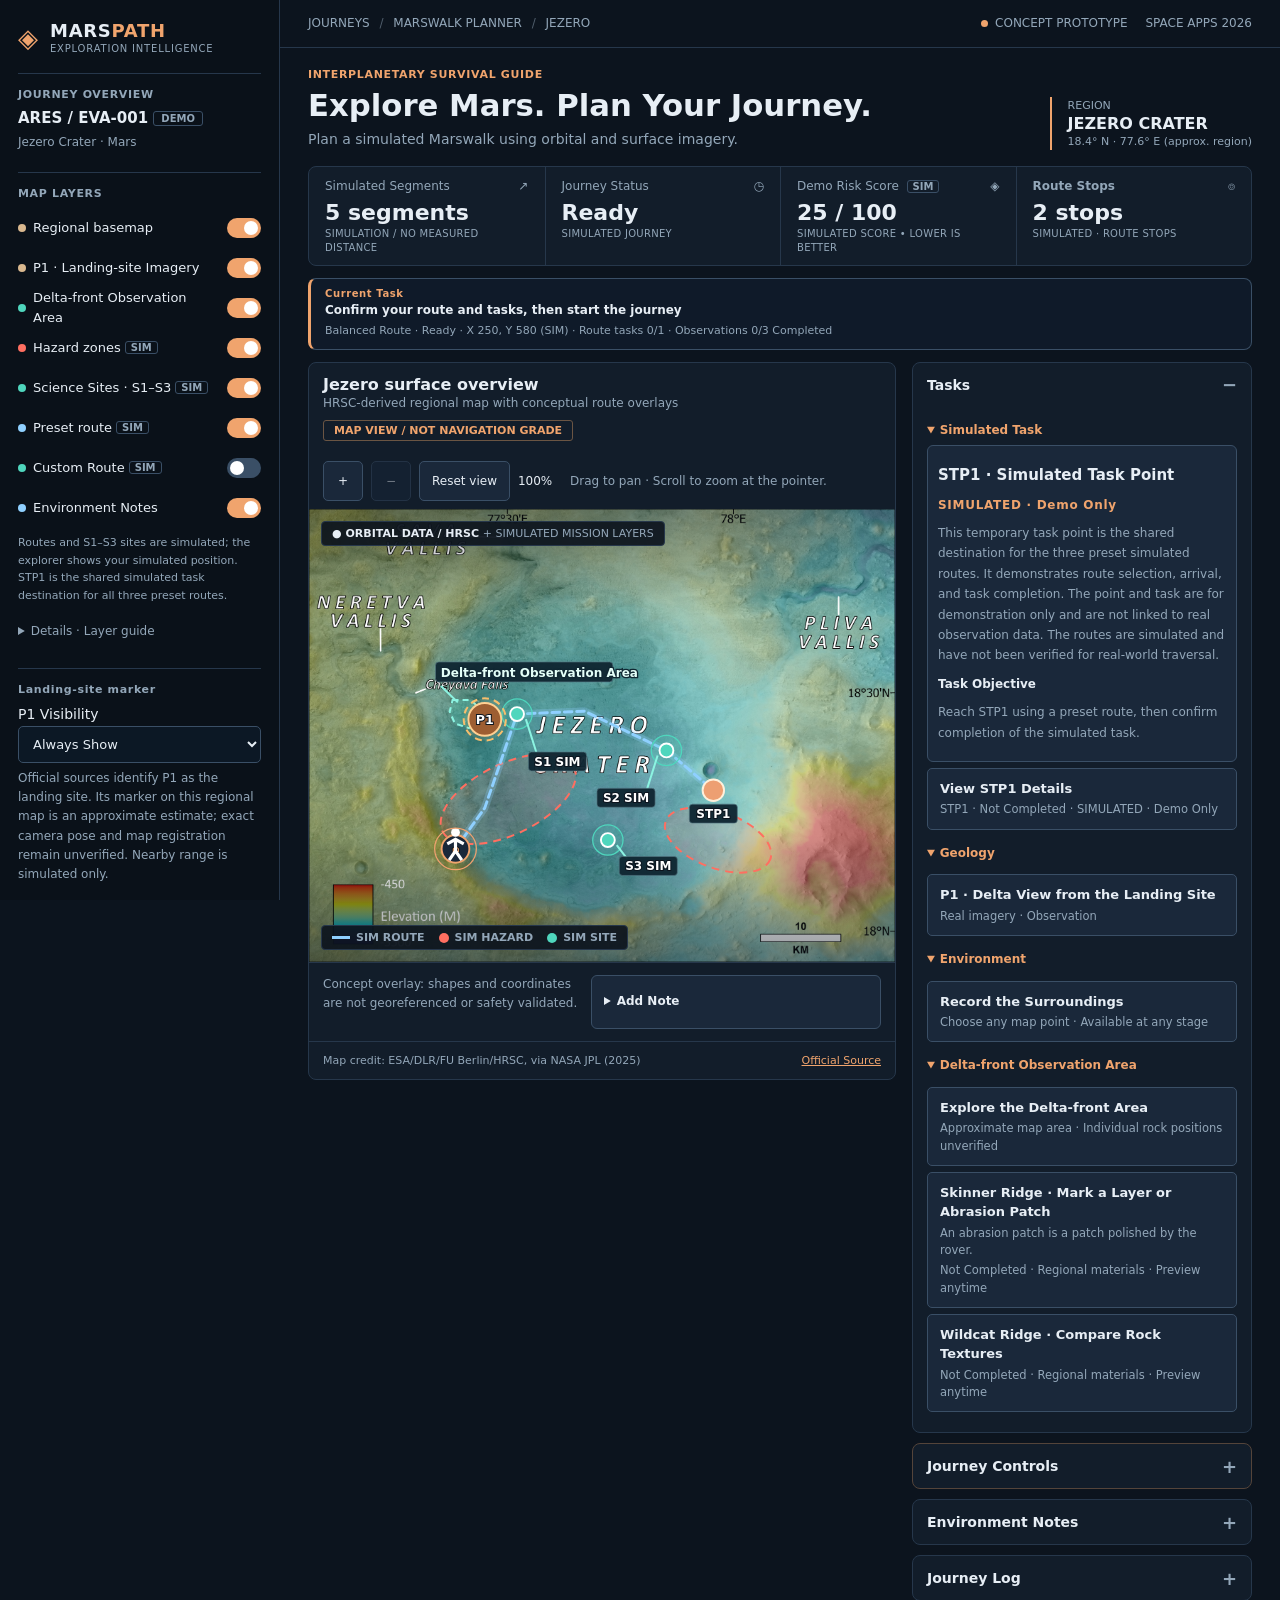
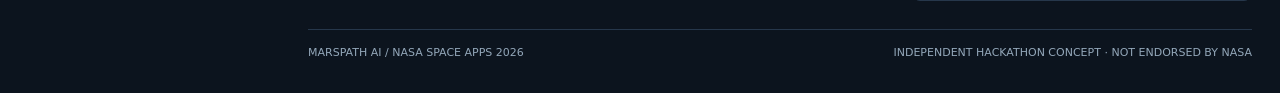
==== commit 39b74749: "Update mission layout and labels for clarity and consistency" ====
--- a/mission.html
+++ b/mission.html
@@ -42,7 +42,7 @@
             ><input type="checkbox" id="hazards" checked /><i></i
           ></label>
           <label class="toggle"
-            ><span><b class="dot teal"></b> Simulated Science Sites · S1–S3 <em>SIM</em></span
+            ><span><b class="dot teal"></b> Science Sites · S1–S3 <em>SIM</em></span
             ><input type="checkbox" id="science" checked /><i></i
           ></label>
           <label class="toggle"
@@ -51,7 +51,7 @@
           ></label>
           <label class="toggle">
             <span
-              ><b class="dot teal"></b> Custom Route &amp; Waypoints <em>SIM</em></span
+              ><b class="dot teal"></b> Custom Route <em>SIM</em></span
             >
             <input type="checkbox" id="customMap" /><i></i>
           </label>
@@ -147,7 +147,7 @@
           </div>
           <div class="metric-grid">
             <div class="metric">
-              <div class="metric-label">Simulated segments <span>↗</span></div>
+              <div class="metric-label">Simulated Segments <span>↗</span></div>
               <div class="metric-value" id="distance">5 <small>segments</small></div>
               <div class="metric-foot">SIMULATION / NO MEASURED DISTANCE</div>
             </div>
@@ -157,7 +157,7 @@
               <div class="metric-foot">SIMULATED JOURNEY</div>
             </div>
             <div class="metric">
-              <div class="metric-label">Demo Risk Score · SIM <span>◈</span></div>
+              <div class="metric-label"><span>Demo Risk Score <em>SIM</em></span><span>◈</span></div>
               <div class="metric-value" id="risk">25 <small>/ 100</small></div>
               <div class="metric-foot">SIMULATED SCORE • LOWER IS BETTER</div>
             </div>
@@ -292,9 +292,9 @@
                       >
                         <circle r="24" class="marker-halo" />
                         <circle r="11" class="marker-core" />
-                        <path class="site-label-leader" d="M14 8 L31 30" />
-                        <rect x="18" y="26" width="92" height="30" rx="5" class="map-label-backplate" />
-                        <text x="64" y="48">S1</text>
+                        <path class="site-label-leader" d="M14 8 L31 62" />
+                        <rect x="18" y="60" width="92" height="30" rx="5" class="map-label-backplate" />
+                        <text x="64" y="82">S1</text>
                       </g>
                       <g
                         class="marker"
@@ -304,9 +304,9 @@
                       >
                         <circle r="24" class="marker-halo" />
                         <circle r="11" class="marker-core" />
-                        <path class="site-label-leader" d="M-14 8 L-31 30" />
-                        <rect x="-110" y="26" width="92" height="30" rx="5" class="map-label-backplate" />
-                        <text x="-64" y="48">S2</text>
+                        <path class="site-label-leader" d="M-14 8 L-31 62" />
+                        <rect x="-110" y="60" width="92" height="30" rx="5" class="map-label-backplate" />
+                        <text x="-64" y="82">S2</text>
                       </g>
                       <g
                         class="marker"
--- a/mission.css
+++ b/mission.css
@@ -22,7 +22,7 @@
 .eyebrow.accent { color: var(--accent); }
 
 /* ---------- Layout ---------- */
-.app { display: grid; grid-template-columns: 272px minmax(0, 1fr); min-height: 100vh; }
+.app { display: grid; grid-template-columns: 280px minmax(0, 1fr); min-height: 100vh; }
 .main { min-width: 0; }
 .sidebar { position: sticky; top: 0; height: 100vh; overflow: auto; display: flex; flex-direction: column; padding: 20px 18px; background: var(--side); border-right: 1px solid var(--line); }
 .side-section { padding: 14px 0; border-bottom: 1px solid var(--line); }
@@ -45,7 +45,8 @@
 .toggle input:checked + i::after { left: 17px; }
 .toggle input:focus-visible + i { outline: 2px solid var(--focus); outline-offset: 2px; }
 .toggle > span { display: flex; align-items: center; }
-.toggle em { margin-left: 4px; padding: 0 5px; border: 1px solid var(--line-2); border-radius: 3px; font: 600 10px var(--head); color: var(--muted); }
+.toggle > span { min-width: 0; }
+.toggle em, .metric-label em { margin-left: 4px; padding: 0 5px; border: 1px solid var(--line-2); border-radius: 3px; font: 600 10px var(--head); color: var(--muted); }
 .dot { display: inline-block; flex-shrink: 0; width: 8px; height: 8px; margin-right: 7px; border-radius: 50%; }
 .dot.sand { background: #d9b88f; } .dot.teal { background: var(--site); }
 .dot.red { background: var(--hazard); } .dot.blue { background: var(--route); }
@@ -74,7 +75,8 @@
 .metric-grid { display: grid; grid-template-columns: repeat(4, 1fr); margin-bottom: 12px; background: var(--panel); border: 1px solid var(--line); border-radius: 8px; overflow: hidden; }
 .metric { padding: 10px 16px; }
 .metric + .metric { border-left: 1px solid var(--line); }
-.metric-label { display: flex; justify-content: space-between; font-size: 12px; color: var(--muted); }
+.metric-label { display: flex; justify-content: space-between; align-items: center; font-size: 12px; color: var(--muted); }
+.metric-label em { flex: none; }
 .metric-value { margin: 4px 0 2px; font: 600 22px var(--head); font-variant-numeric: tabular-nums; }
 .metric-value small { font-size: 12px; color: var(--muted); font-weight: 400; }
 .metric-foot { font-size: 10px; line-height: 1.4; color: var(--muted); letter-spacing: .03em; }
@@ -88,7 +90,7 @@
 
 .content-grid { display: grid; grid-template-columns: minmax(0, 1fr) 340px; gap: 16px; align-items: start; }
 .map-card { background: var(--panel); border: 1px solid var(--line); border-radius: 8px; overflow: hidden; }
-.card-header { display: flex; flex-wrap: wrap; justify-content: space-between; gap: 8px; padding: 12px 14px; }
+.card-header { align-items: center; display: flex; flex-wrap: wrap; justify-content: space-between; gap: 8px; padding: 12px 14px; }
 .card-title { font: 600 16px var(--head); }
 .subtle { font-size: 12px; color: var(--muted); }
 .map-toolbar { display: flex; flex-wrap: wrap; align-items: center; gap: 8px; padding: 8px 14px; font-size: 12px; color: var(--muted); }
@@ -263,3 +265,5 @@
 }
 #mapWrap, #customRouteEditor, .sidebar-section > summary { scroll-margin-top: 120px; }
 @media (prefers-reduced-motion: reduce) { * { transition: none !important; } }
+
+.card-header .small-tag { align-self: center; padding: 3px 10px; font-size: 11px; white-space: nowrap; color: var(--accent); border-color: #6b5543; }
